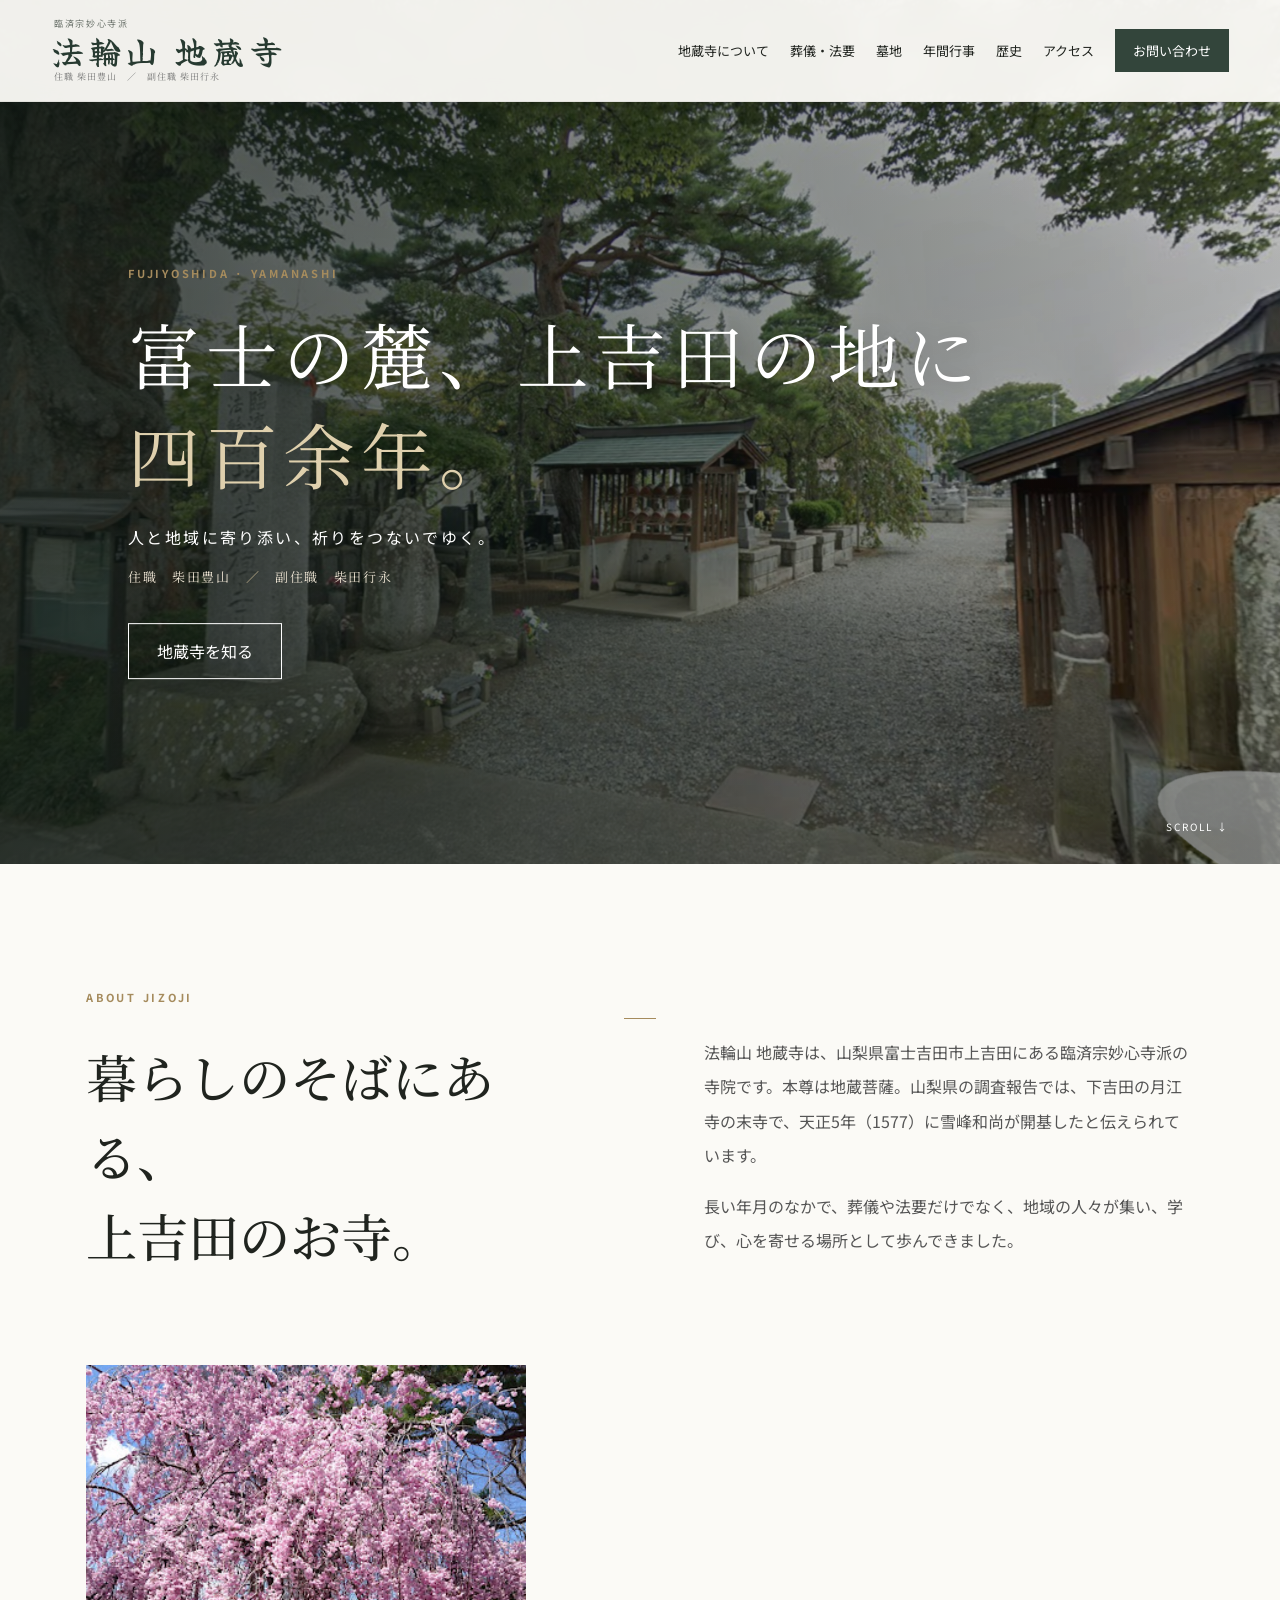
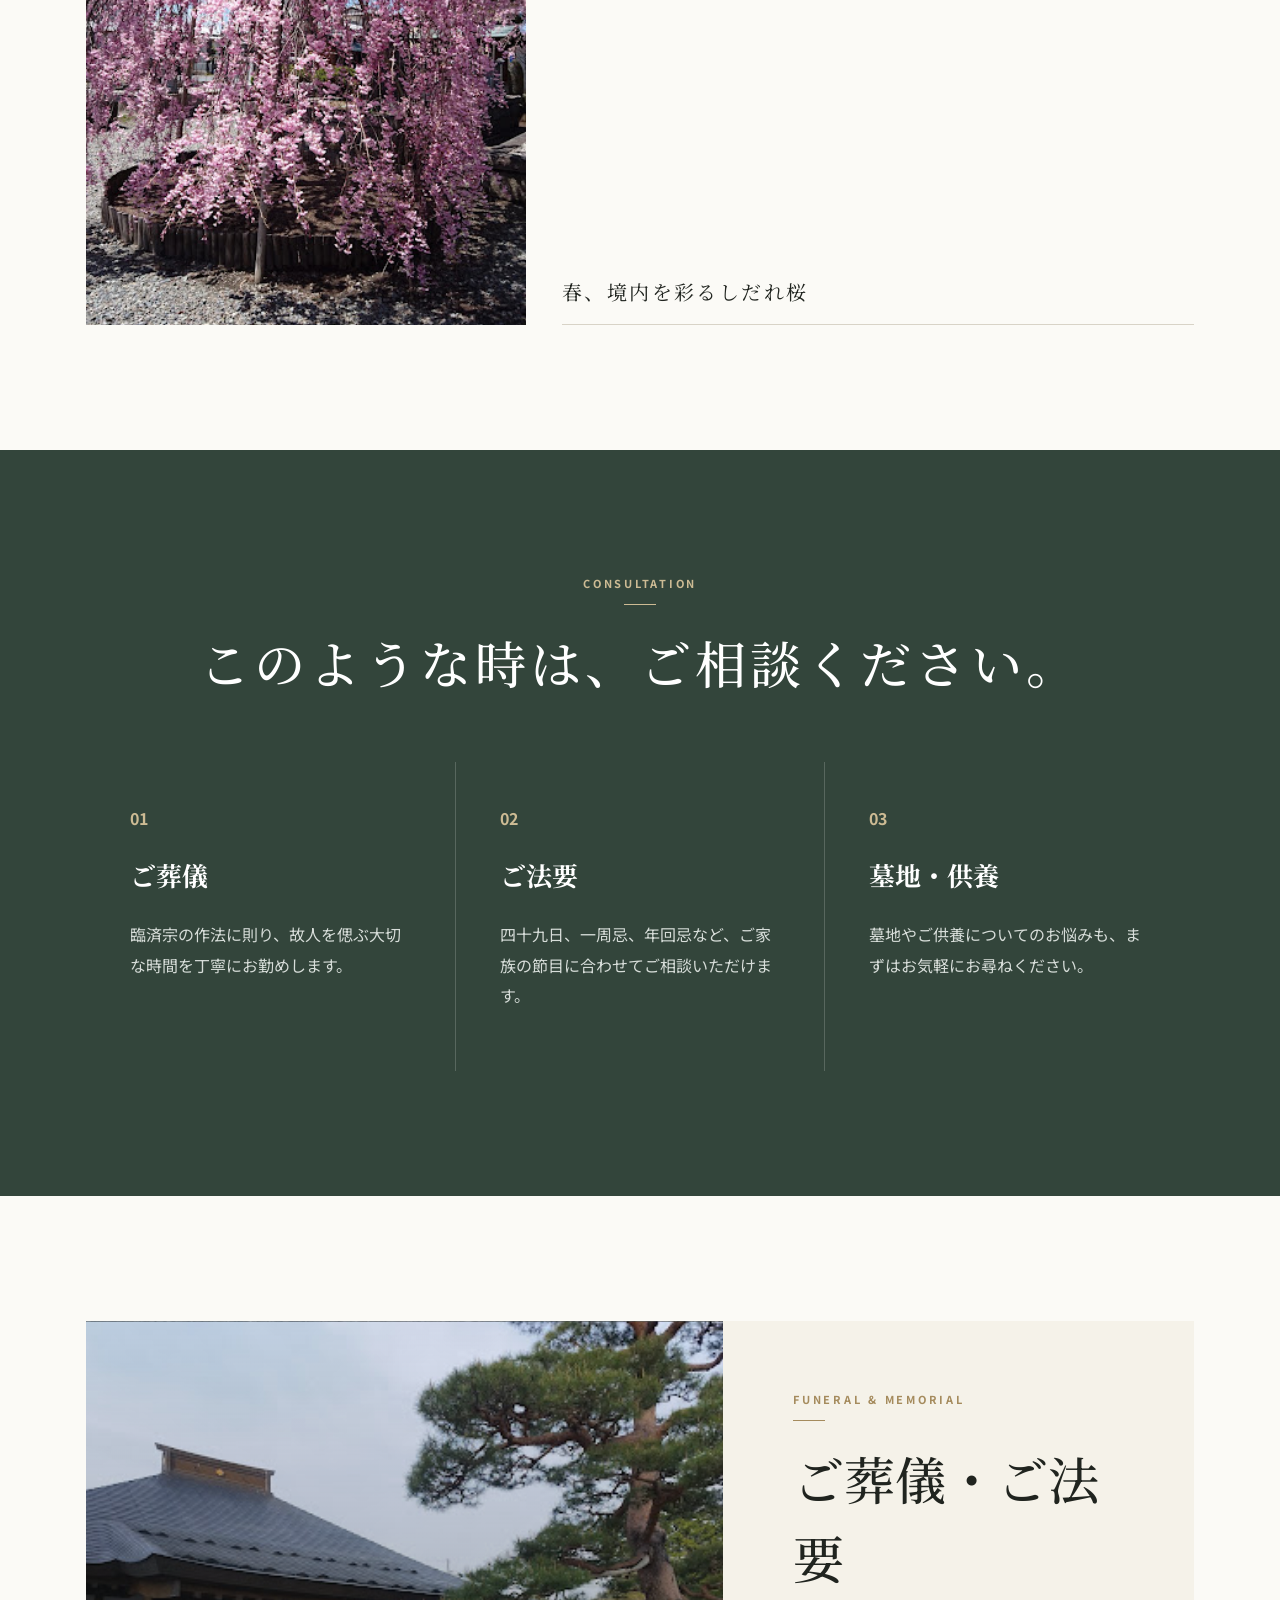
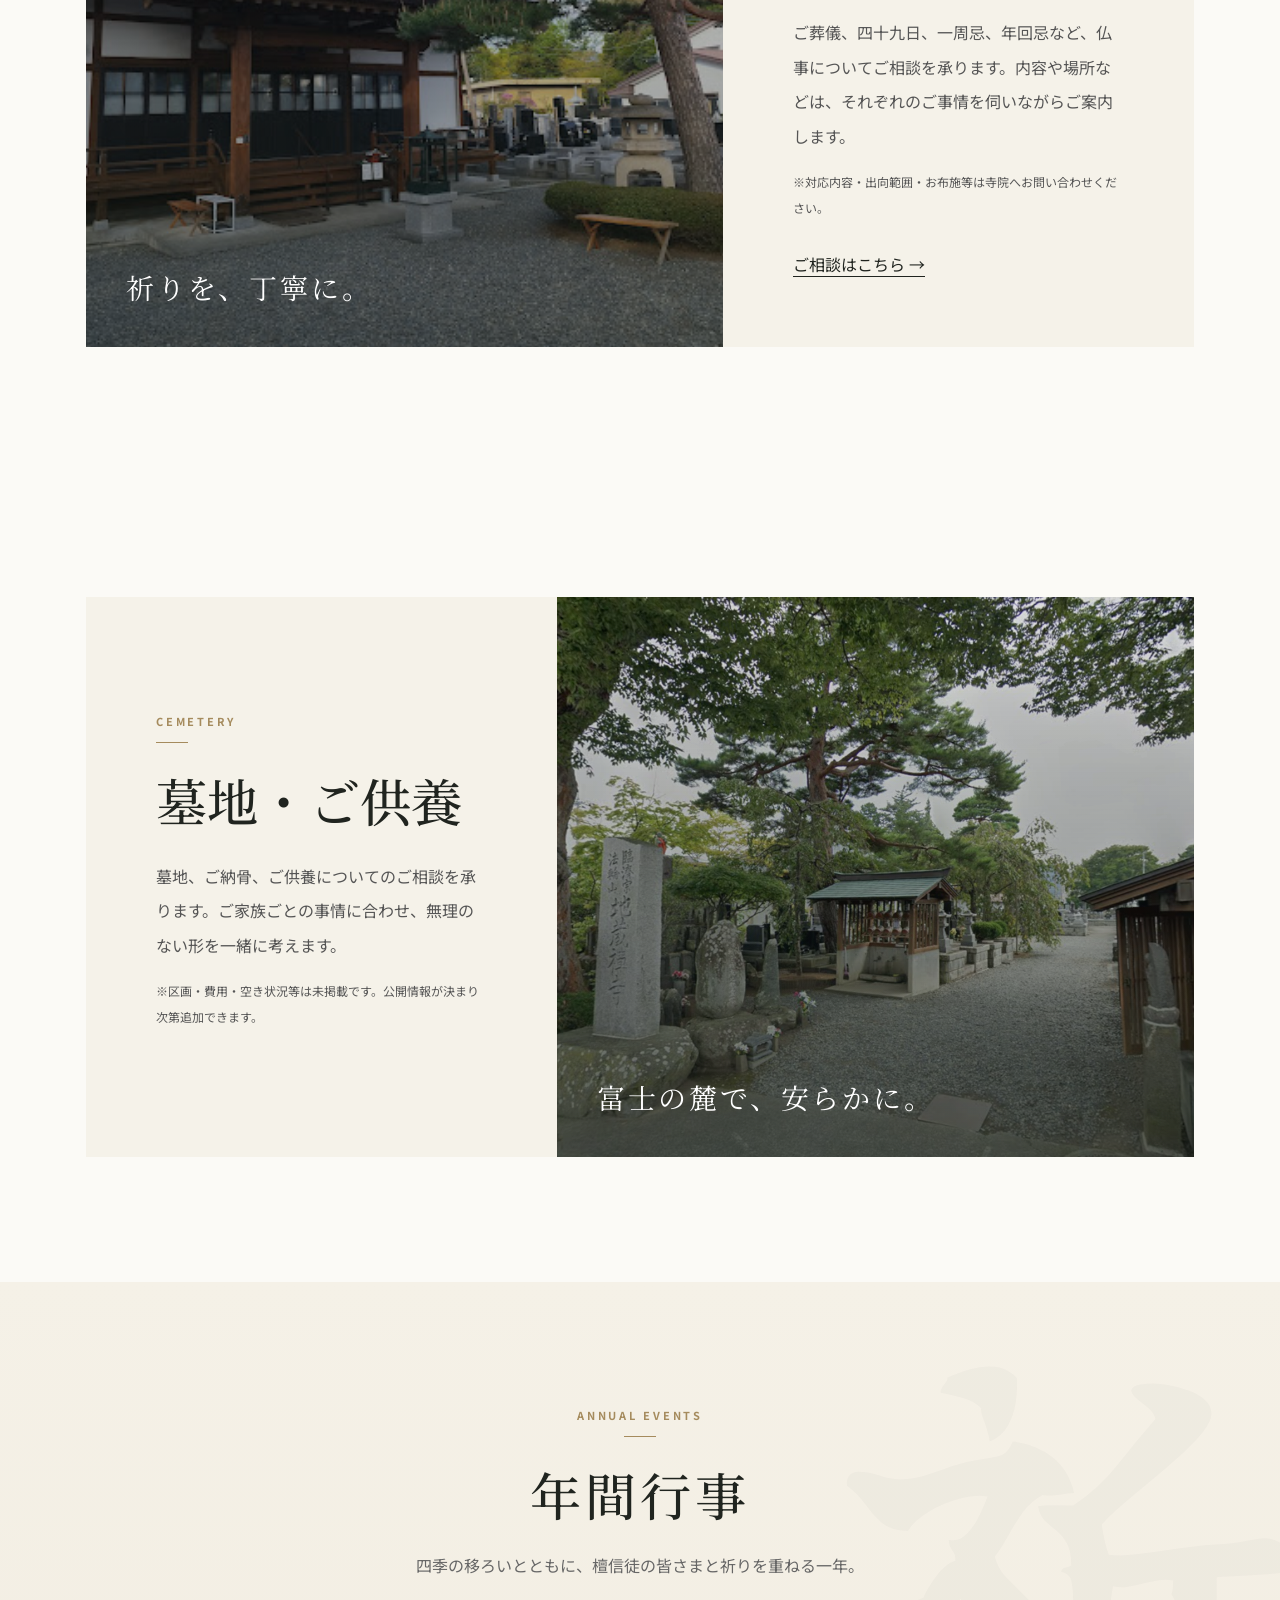
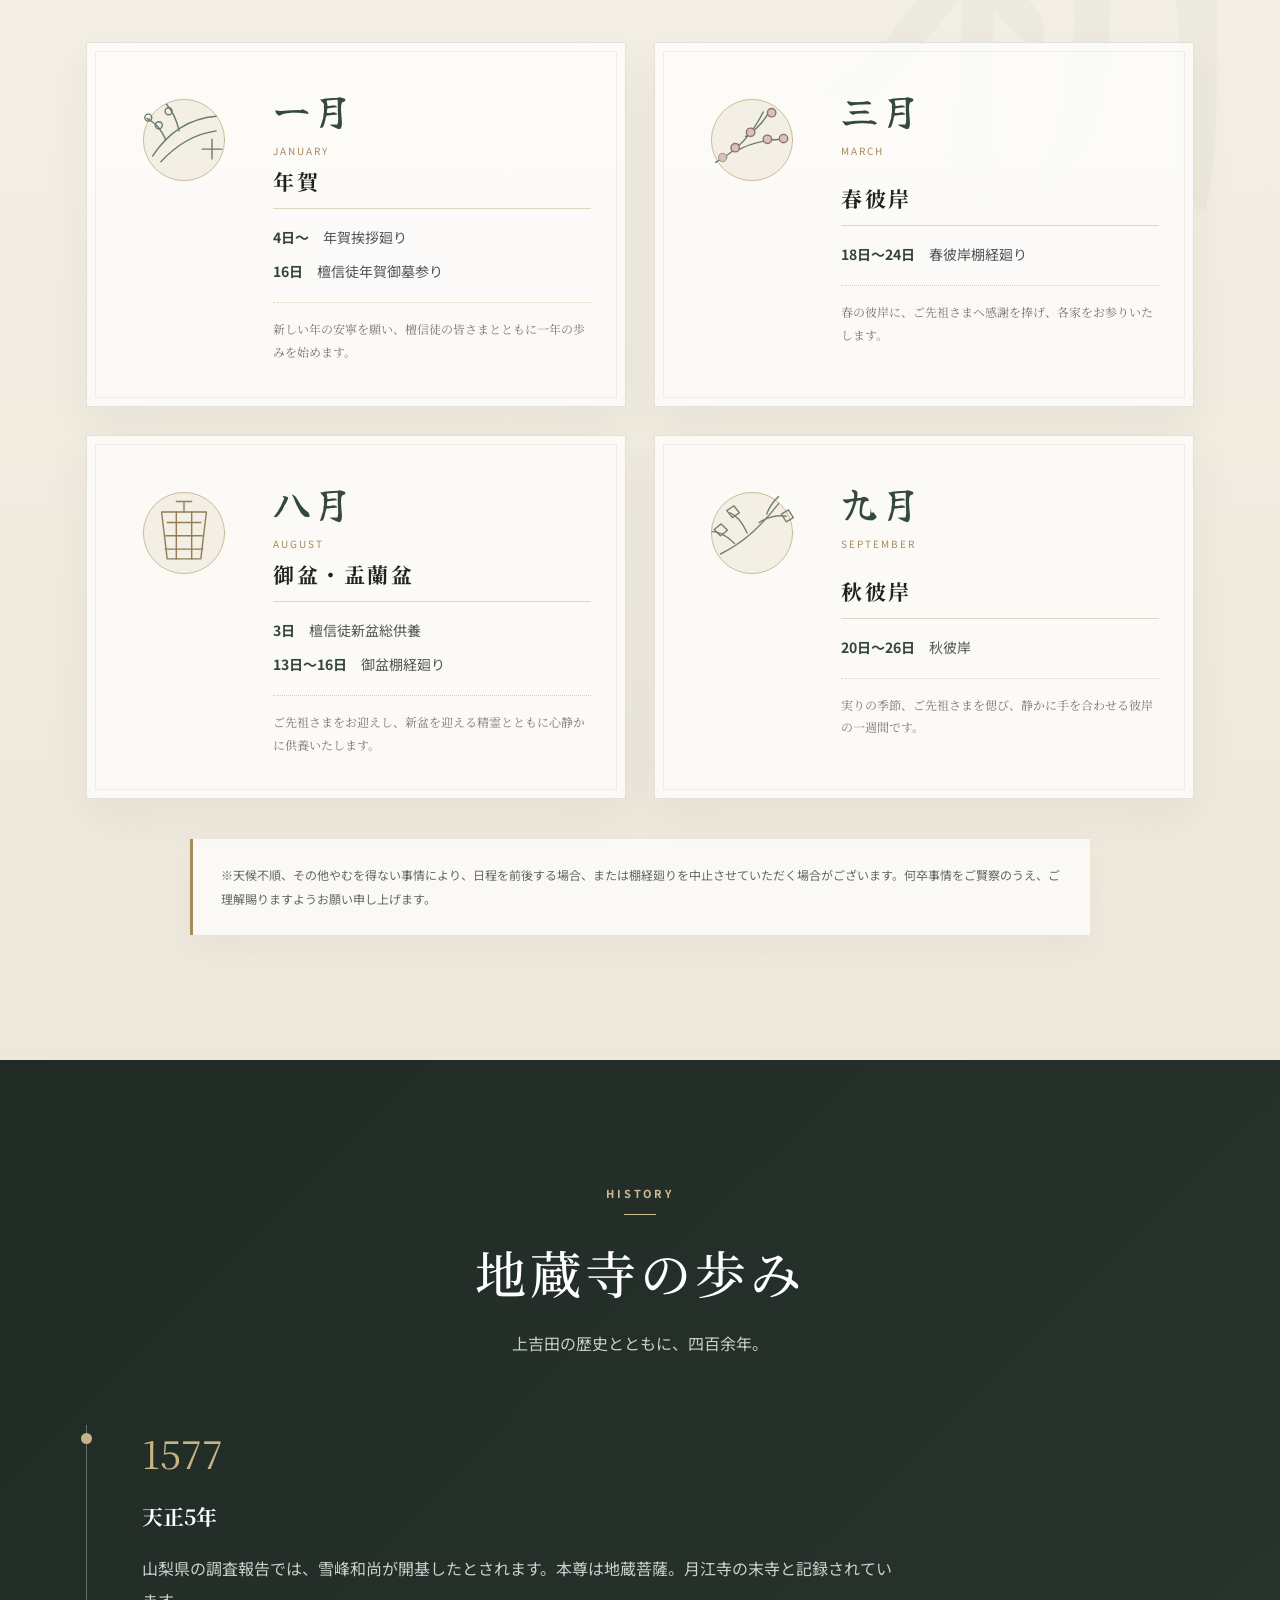
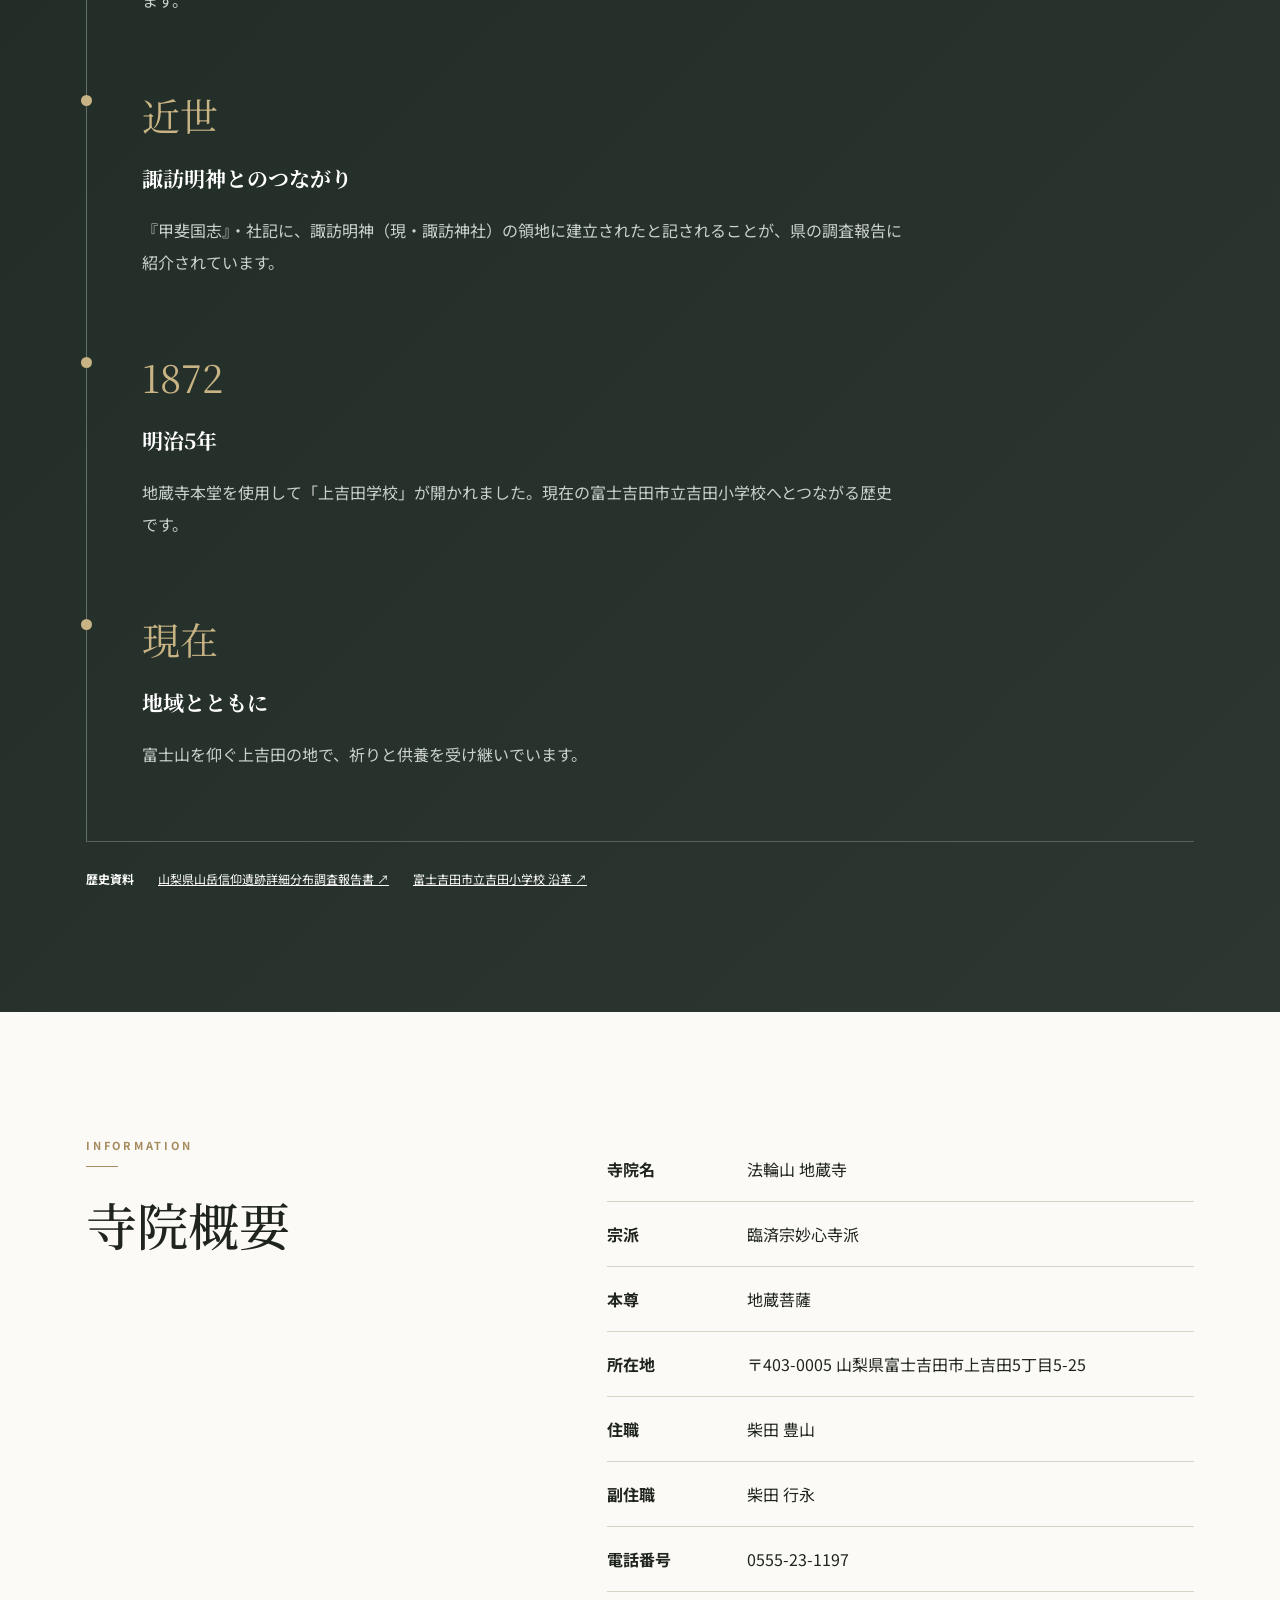
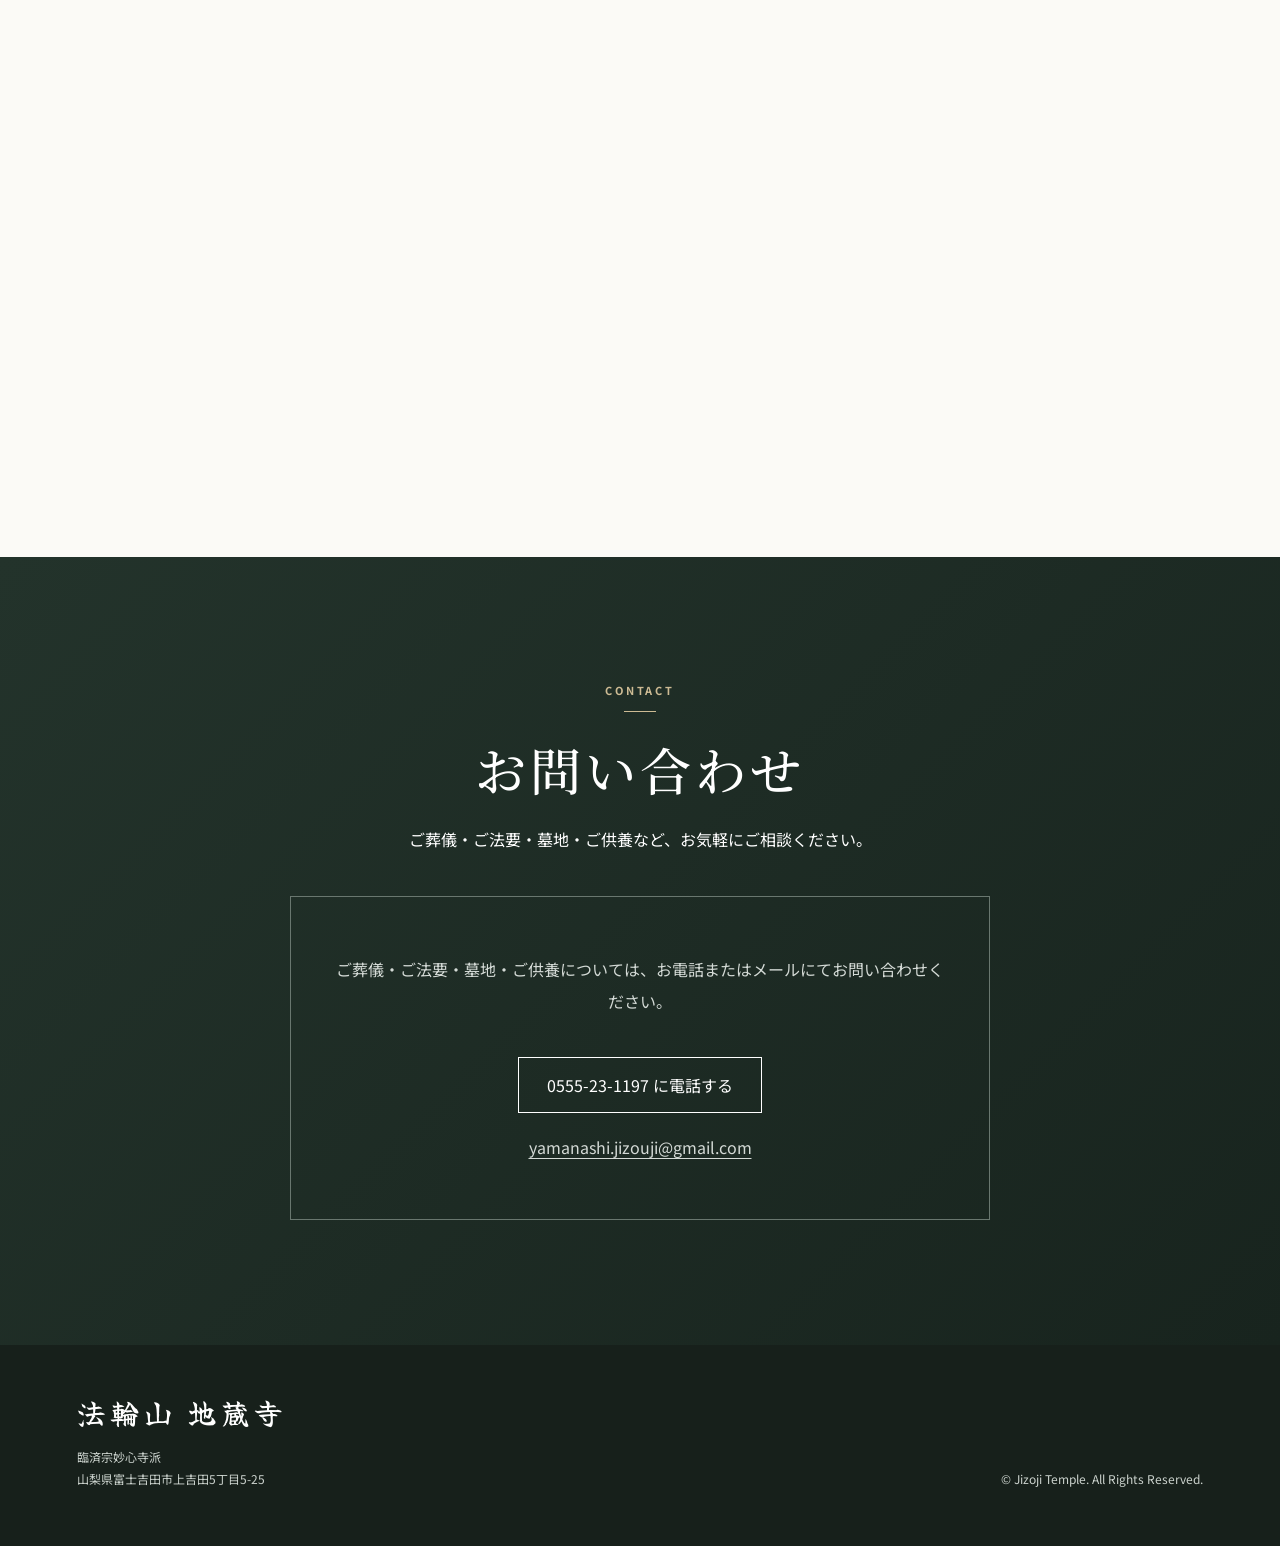
==== index.html @ dfedf76c "Add files via upload" ====
<!doctype html>
<html lang="ja">
<head>
<meta charset="utf-8"><meta name="viewport" content="width=device-width,initial-scale=1">
<title>法輪山 地蔵寺｜山梨県富士吉田市上吉田の臨済宗妙心寺派寺院</title>
<meta name="description" content="山梨県富士吉田市上吉田の臨済宗妙心寺派 法輪山地蔵寺公式サイト。葬儀・法要・墓地・供養のご相談、年間行事、寺院の歴史、アクセスをご案内します。">
<meta name="robots" content="index,follow,max-image-preview:large">
<meta name="theme-color" content="#173b2b">
<meta property="og:type" content="website">
<meta property="og:locale" content="ja_JP">
<meta property="og:site_name" content="法輪山 地蔵寺">
<meta property="og:title" content="法輪山 地蔵寺｜山梨県富士吉田市">
<meta property="og:description" content="富士の麓、上吉田の地に四百余年。臨済宗妙心寺派 法輪山地蔵寺の公式サイトです。">
<meta property="og:image" content="images/entrance.jpg">
<meta name="twitter:card" content="summary_large_image">
<link rel="icon" href="favicon.svg" type="image/svg+xml">
<script type="application/ld+json">
{
  "@context": "https://schema.org",
  "@type": ["BuddhistTemple", "Organization"],
  "name": "法輪山 地蔵寺",
  "alternateName": "地蔵寺",
  "description": "山梨県富士吉田市上吉田の臨済宗妙心寺派寺院。",
  "telephone": "+81-555-23-1197",
  "email": "yamanashi.jizouji@gmail.com",
  "address": {
    "@type": "PostalAddress",
    "postalCode": "403-0005",
    "addressRegion": "山梨県",
    "addressLocality": "富士吉田市",
    "streetAddress": "上吉田5丁目5-25",
    "addressCountry": "JP"
  },
  "image": ["images/entrance.jpg", "images/hondo.jpg", "images/shidare-zakura.jpg"],
  "foundingDate": "1577"
}
</script>
<link rel="preconnect" href="https://fonts.googleapis.com"><link rel="preconnect" href="https://fonts.gstatic.com" crossorigin>
<link href="https://fonts.googleapis.com/css2?family=Noto+Serif+JP:wght@400;600;700&family=Noto+Sans+JP:wght@400;500;700&family=Yuji+Boku&display=swap" rel="stylesheet">
<link rel="stylesheet" href="style.css">
</head>
<body>
<header class="site-header"><a class="brand" href="#top"><span>臨済宗妙心寺派</span><strong>法輪山 地蔵寺</strong><small>住職 柴田豊山　／　副住職 柴田行永</small></a><button class="menu" aria-label="メニュー">☰</button><nav><a href="#about">地蔵寺について</a><a href="#services">葬儀・法要</a><a href="#cemetery">墓地</a><a href="#events">年間行事</a><a href="#history">歴史</a><a href="#access">アクセス</a><a class="nav-cta" href="#contact">お問い合わせ</a></nav></header>
<main id="top">
<section class="hero"><div class="hero-shade"></div><div class="hero-copy"><p class="eyebrow">FUJIYOSHIDA · YAMANASHI</p><h1>富士の麓、上吉田の地に<br><em>四百余年。</em></h1><p>人と地域に寄り添い、祈りをつないでゆく。</p><p class="hero-priests">住職　柴田豊山　<span>／</span>　副住職　柴田行永</p><a class="button light" href="#about">地蔵寺を知る</a></div><div class="scroll">SCROLL ↓</div></section>
<section class="intro section" id="about"><div class="kicker">ABOUT JIZOJI</div><div class="two-col"><div><h2>暮らしのそばにある、<br>上吉田のお寺。</h2></div><div><p>法輪山 地蔵寺は、山梨県富士吉田市上吉田にある臨済宗妙心寺派の寺院です。本尊は地蔵菩薩。山梨県の調査報告では、下吉田の月江寺の末寺で、天正5年（1577）に雪峰和尚が開基したと伝えられています。</p><p>長い年月のなかで、葬儀や法要だけでなく、地域の人々が集い、学び、心を寄せる場所として歩んできました。</p></div></div><figure class="season-photo"><img src="images/shidare-zakura.jpg" alt="地蔵寺境内に咲くしだれ桜"><figcaption>春、境内を彩るしだれ桜</figcaption></figure></section>
<section class="needs"><div class="section"><div class="center"><div class="kicker pale">CONSULTATION</div><h2>このような時は、ご相談ください。</h2></div><div class="cards"><article><b>01</b><h3>ご葬儀</h3><p>臨済宗の作法に則り、故人を偲ぶ大切な時間を丁寧にお勤めします。</p></article><article><b>02</b><h3>ご法要</h3><p>四十九日、一周忌、年回忌など、ご家族の節目に合わせてご相談いただけます。</p></article><article><b>03</b><h3>墓地・供養</h3><p>墓地やご供養についてのお悩みも、まずはお気軽にお尋ねください。</p></article></div></div></section>
<section class="section" id="services"><div class="split-panel"><div class="visual temple"><span>祈りを、丁寧に。</span></div><div class="panel-copy"><div class="kicker">FUNERAL & MEMORIAL</div><h2>ご葬儀・ご法要</h2><p>ご葬儀、四十九日、一周忌、年回忌など、仏事についてご相談を承ります。内容や場所などは、それぞれのご事情を伺いながらご案内します。</p><p class="note">※対応内容・出向範囲・お布施等は寺院へお問い合わせください。</p><a class="text-link" href="#contact">ご相談はこちら →</a></div></div></section>
<section class="section" id="cemetery"><div class="split-panel reverse"><div class="visual stone"><span>富士の麓で、安らかに。</span></div><div class="panel-copy"><div class="kicker">CEMETERY</div><h2>墓地・ご供養</h2><p>墓地、ご納骨、ご供養についてのご相談を承ります。ご家族ごとの事情に合わせ、無理のない形を一緒に考えます。</p><p class="note">※区画・費用・空き状況等は未掲載です。公開情報が決まり次第追加できます。</p></div></div></section>
<section class="events" id="events"><div class="section"><div class="center"><div class="kicker">ANNUAL EVENTS</div><h2>年間行事</h2><p class="lead">四季の移ろいとともに、檀信徒の皆さまと祈りを重ねる一年。</p></div>
<div class="event-grid elegant">
<article><div class="event-illust newyear" aria-hidden="true"><svg viewBox="0 0 180 140"><circle cx="90" cy="70" r="58"/><path d="M45 93c23-35 55-54 91-57M57 101c25-27 50-40 79-44"/><path d="M64 70c-8-18-16-25-27-31M83 57c-4-18-10-29-18-38"/><circle cx="39" cy="38" r="5"/><circle cx="54" cy="49" r="5"/><circle cx="68" cy="29" r="5"/><path d="M116 83h28M130 69v28"/></svg></div><div class="event-month"><span>一月</span><small>JANUARY</small></div><div class="event-copy"><h3>年賀</h3><p><strong>4日〜</strong>　年賀挨拶廻り</p><p><strong>16日</strong>　檀信徒年賀御墓参り</p><p class="event-caption">新しい年の安寧を願い、檀信徒の皆さまとともに一年の歩みを始めます。</p></div></article>
<article><div class="event-illust spring" aria-hidden="true"><svg viewBox="0 0 180 140"><circle cx="90" cy="70" r="58"/><path d="M38 102c31-17 52-39 68-72M67 86c17-10 36-16 65-17M81 65c17-11 27-22 34-37"/><g><circle cx="48" cy="95" r="6"/><circle cx="66" cy="81" r="6"/><circle cx="88" cy="59" r="6"/><circle cx="112" cy="69" r="6"/><circle cx="118" cy="31" r="6"/><circle cx="135" cy="68" r="6"/></g></svg></div><div class="event-month"><span>三月</span><small>MARCH</small></div><div class="event-copy"><h3>春彼岸</h3><p><strong>18日〜24日</strong>　春彼岸棚経廻り</p><p class="event-caption">春の彼岸に、ご先祖さまへ感謝を捧げ、各家をお参りいたします。</p></div></article>
<article><div class="event-illust obon" aria-hidden="true"><svg viewBox="0 0 180 140"><circle cx="90" cy="70" r="58"/><path d="M58 40h64l-8 67H66z"/><path d="M66 55h48M64 74h52M63 93h54M79 40v67M101 40v67"/><path d="M90 25v15M79 25h22"/></svg></div><div class="event-month"><span>八月</span><small>AUGUST</small></div><div class="event-copy"><h3>御盆・盂蘭盆</h3><p><strong>3日</strong>　檀信徒新盆総供養</p><p><strong>13日〜16日</strong>　御盆棚経廻り</p><p class="event-caption">ご先祖さまをお迎えし、新盆を迎える精霊とともに心静かに供養いたします。</p></div></article>
<article><div class="event-illust autumn" aria-hidden="true"><svg viewBox="0 0 180 140"><circle cx="90" cy="70" r="58"/><path d="M45 100c34-17 57-39 83-72"/><path d="M65 85c-13-13-23-17-32-17M83 70c-8-17-14-24-25-29M100 55c13-8 25-11 39-9M111 43c4-11 9-18 17-25"/><path d="M36 65l10-8 9 9-10 8zM54 38l10-7 8 10-10 7zM132 43l10-6 7 11-10 6z"/></svg></div><div class="event-month"><span>九月</span><small>SEPTEMBER</small></div><div class="event-copy"><h3>秋彼岸</h3><p><strong>20日〜26日</strong>　秋彼岸</p><p class="event-caption">実りの季節、ご先祖さまを偲び、静かに手を合わせる彼岸の一週間です。</p></div></article>
</div><p class="event-note">※天候不順、その他やむを得ない事情により、日程を前後する場合、または棚経廻りを中止させていただく場合がございます。何卒事情をご賢察のうえ、ご理解賜りますようお願い申し上げます。</p></div></section>
<section class="history" id="history"><div class="section"><div class="center"><div class="kicker pale">HISTORY</div><h2>地蔵寺の歩み</h2><p class="lead">上吉田の歴史とともに、四百余年。</p></div><div class="timeline"><div><time>1577</time><h3>天正5年</h3><p>山梨県の調査報告では、雪峰和尚が開基したとされます。本尊は地蔵菩薩。月江寺の末寺と記録されています。</p></div><div><time>近世</time><h3>諏訪明神とのつながり</h3><p>『甲斐国志』・社記に、諏訪明神（現・諏訪神社）の領地に建立されたと記されることが、県の調査報告に紹介されています。</p></div><div><time>1872</time><h3>明治5年</h3><p>地蔵寺本堂を使用して「上吉田学校」が開かれました。現在の富士吉田市立吉田小学校へとつながる歴史です。</p></div><div><time>現在</time><h3>地域とともに</h3><p>富士山を仰ぐ上吉田の地で、祈りと供養を受け継いでいます。</p></div></div><div class="sources"><strong>歴史資料</strong><a href="https://sitereports.nabunken.go.jp/files/attach/8/8891/6743_1_%E5%B1%B1%E6%A2%A8%E7%9C%8C%E5%B1%B1%E5%B2%B3%E4%BF%A1%E4%BB%B0%E9%81%BA%E8%B7%A1%E8%A9%B3%E7%B4%B0%E5%88%86%E5%B8%83%E8%AA%BF%E6%9F%BB%E5%A0%B1%E5%91%8A%E6%9B%B8.pdf" target="_blank">山梨県山岳信仰遺跡詳細分布調査報告書 ↗</a><a href="https://www.city.fujiyoshida.yamanashi.jp/site/kyoiku/1126.html" target="_blank">富士吉田市立吉田小学校 沿革 ↗</a></div></div></section>
<section class="section info" id="access"><div><div class="kicker">INFORMATION</div><h2>寺院概要</h2></div><dl><dt>寺院名</dt><dd>法輪山 地蔵寺</dd><dt>宗派</dt><dd>臨済宗妙心寺派</dd><dt>本尊</dt><dd>地蔵菩薩</dd><dt>所在地</dt><dd>〒403-0005 山梨県富士吉田市上吉田5丁目5-25</dd><dt>住職</dt><dd>柴田 豊山</dd><dt>副住職</dt><dd>柴田 行永</dd><dt>電話番号</dt><dd><a href="tel:0555231197">0555-23-1197</a></dd></dl></section>
<section class="map"><iframe title="地蔵寺 地図" src="https://www.google.com/maps?q=%E5%B1%B1%E6%A2%A8%E7%9C%8C%E5%AF%8C%E5%A3%AB%E5%90%89%E7%94%B0%E5%B8%82%E4%B8%8A%E5%90%89%E7%94%B05%E4%B8%81%E7%9B%AE5-25&output=embed" loading="lazy"></iframe></section>
<section class="contact" id="contact"><div class="section"><div class="center"><div class="kicker pale">CONTACT</div><h2>お問い合わせ</h2><p>ご葬儀・ご法要・墓地・ご供養など、お気軽にご相談ください。</p></div><div class="contact-box"><p>ご葬儀・ご法要・墓地・ご供養については、お電話またはメールにてお問い合わせください。</p><a class="button light" href="tel:0555231197">0555-23-1197 に電話する</a><p style="margin-top:18px"><a href="mailto:yamanashi.jizouji@gmail.com" style="color:inherit;text-decoration:underline;text-underline-offset:4px">yamanashi.jizouji@gmail.com</a></p></div></div></section>
</main>
<footer><div><strong>法輪山 地蔵寺</strong><p>臨済宗妙心寺派<br>山梨県富士吉田市上吉田5丁目5-25</p></div><p>© Jizoji Temple. All Rights Reserved.</p></footer>
<div class="mobile-actions" aria-label="お問い合わせ"><a class="mobile-call" href="tel:0555231197"><span>電話</span><strong>0555-23-1197</strong></a><a class="mobile-mail" href="mailto:yamanashi.jizouji@gmail.com"><span>メール</span><strong>お問い合わせ</strong></a></div>
<script src="script.js"></script>
</body></html>
---- style.css ----
:root{--ink:#20241f;--green:#33453b;--deep:#26352e;--paper:#f5f2e9;--gold:#a58b5d;--line:#d8d3c7}*{box-sizing:border-box}html{scroll-behavior:smooth}body{margin:0;color:var(--ink);font-family:'Noto Sans JP',sans-serif;background:#fbfaf6}h1,h2,h3,.brand strong{font-family:'Noto Serif JP',serif}a{color:inherit;text-decoration:none}.site-header{height:86px;padding:0 4vw;display:flex;align-items:center;justify-content:space-between;position:fixed;z-index:20;width:100%;background:rgba(250,249,245,.94);backdrop-filter:blur(12px);border-bottom:1px solid rgba(0,0,0,.06)}.brand span{font-size:10px;letter-spacing:.18em;display:block}.brand strong{font-size:22px;letter-spacing:.15em}.site-header nav{display:flex;align-items:center;gap:26px;font-size:13px}.nav-cta{padding:12px 18px;background:var(--green);color:white}.menu{display:none;border:0;background:none;font-size:24px}.hero{height:92vh;min-height:650px;position:relative;background:linear-gradient(135deg,#445a4d 0%,#27372f 58%,#17221d 100%);overflow:hidden}.hero:before{content:'富士';position:absolute;right:-2vw;bottom:-12vh;color:rgba(255,255,255,.035);font-family:'Noto Serif JP';font-size:48vw;line-height:1}.hero-shade{position:absolute;inset:0;background:radial-gradient(circle at 70% 35%,rgba(255,255,255,.12),transparent 28%)}.hero-copy{position:absolute;left:10vw;top:52%;transform:translateY(-50%);color:white}.eyebrow,.kicker{letter-spacing:.25em;font-size:11px;font-weight:700;color:var(--gold)}.hero h1{font-weight:400;font-size:clamp(42px,5.6vw,80px);line-height:1.4;letter-spacing:.08em;margin:22px 0}.hero h1 em{font-style:normal;color:#dfd0ad}.hero-copy>p:not(.eyebrow){letter-spacing:.15em}.button{display:inline-block;padding:15px 28px;border:1px solid currentColor;margin-top:24px}.button.light{color:white}.scroll{position:absolute;bottom:30px;right:4vw;color:#fff;font-size:10px;letter-spacing:.2em}.section{max-width:1180px;margin:auto;padding:110px 36px}.two-col{display:grid;grid-template-columns:1fr 1fr;gap:10vw}.two-col h2,.panel-copy h2,.info h2,.center h2{font-size:clamp(30px,4vw,52px);font-weight:500;line-height:1.55;margin:18px 0}.two-col p,.panel-copy p{line-height:2.15;color:#555}.needs{background:var(--green);color:white}.center{text-align:center}.kicker.pale{color:#cdbb94}.cards{display:grid;grid-template-columns:repeat(3,1fr);gap:1px;background:rgba(255,255,255,.18);margin-top:60px}.cards article{background:var(--green);padding:44px}.cards b{color:#cdbb94}.cards h3{font-size:26px}.cards p{color:#d7ddd9;line-height:1.9}.split-panel{display:grid;grid-template-columns:1.15fr .85fr;min-height:560px;background:var(--paper)}.split-panel.reverse{grid-template-columns:.85fr 1.15fr}.split-panel.reverse .visual{order:2}.visual{display:flex;align-items:end;padding:40px;color:white;font-family:'Noto Serif JP';font-size:28px;letter-spacing:.1em;background:linear-gradient(150deg,#607266,#293b32)}.visual.stone{background:linear-gradient(150deg,#78766c,#3d433e)}.panel-copy{padding:70px;align-self:center}.note{font-size:12px}.text-link{display:inline-block;margin-top:20px;border-bottom:1px solid}.history{background:#252d28;color:white}.history .lead{color:#c8d0ca}.timeline{margin-top:70px;border-left:1px solid #637068}.timeline>div{position:relative;padding:0 0 55px 55px;max-width:820px}.timeline>div:before{content:'';position:absolute;left:-6px;top:8px;width:11px;height:11px;background:#c8b384;border-radius:50%}.timeline time{font-family:'Noto Serif JP';font-size:38px;color:#c8b384}.timeline h3{font-size:21px}.timeline p{line-height:2;color:#cbd1cd}.sources{border-top:1px solid #56625b;padding-top:28px;display:flex;gap:24px;flex-wrap:wrap;font-size:12px}.sources a{text-decoration:underline}.info{display:grid;grid-template-columns:1fr 1.4fr;gap:8vw}.info dl{margin:0}.info dt,.info dd{padding:20px 0;border-bottom:1px solid var(--line);margin:0}.info dt{float:left;width:120px;font-weight:700}.info dd{padding-left:140px}.map iframe{width:100%;height:440px;border:0;display:block;filter:grayscale(.4)}.contact{background:var(--deep);color:white}.contact-box{max-width:700px;margin:45px auto 0;text-align:center;padding:40px;border:1px solid #69776f}.contact-box p{line-height:2;color:#d4dad6}footer{padding:45px 6vw;background:#17201b;color:#cbd2cd;display:flex;justify-content:space-between;align-items:end;font-size:12px}footer strong{font-family:'Noto Serif JP';font-size:22px;color:white}footer p{line-height:1.8}@media(max-width:850px){.site-header{height:72px}.site-header nav{display:none;position:absolute;top:72px;left:0;right:0;background:#fbfaf6;padding:24px;flex-direction:column}.site-header nav.open{display:flex}.menu{display:block}.hero{min-height:600px}.hero-copy{left:7vw;right:7vw}.two-col,.split-panel,.split-panel.reverse,.info{grid-template-columns:1fr}.cards{grid-template-columns:1fr}.section{padding:78px 24px}.panel-copy{padding:45px 28px}.visual{min-height:330px}.split-panel.reverse .visual{order:0}.info dt{float:none;width:auto;padding-bottom:4px;border:0}.info dd{padding-left:0;padding-top:4px}footer{display:block}.sources{display:block}.sources a{display:block;margin-top:12px}}
/* 地蔵寺実景写真 */
.hero{background-image:linear-gradient(90deg,rgba(20,31,25,.76) 0%,rgba(20,31,25,.46) 45%,rgba(20,31,25,.12) 100%),url('images/entrance.png');background-size:cover;background-position:center 48%}
.hero:before{display:none}.hero-shade{background:linear-gradient(180deg,rgba(0,0,0,.06),rgba(0,0,0,.18))}
.visual.temple{background-image:linear-gradient(0deg,rgba(18,28,23,.52),rgba(18,28,23,.05)),url('images/hondo.jpg');background-size:cover;background-position:center}
.visual.stone{background-image:linear-gradient(0deg,rgba(18,28,23,.55),rgba(18,28,23,.08)),url('images/entrance.png');background-size:cover;background-position:center}
.season-photo{margin:72px 0 0;display:grid;grid-template-columns:minmax(260px,440px) 1fr;gap:36px;align-items:end}.season-photo img{width:100%;height:560px;object-fit:cover;display:block}.season-photo figcaption{font-family:'Noto Serif JP',serif;font-size:20px;letter-spacing:.12em;padding-bottom:18px;border-bottom:1px solid var(--line)}
@media(max-width:850px){.hero{background-position:58% center}.season-photo{grid-template-columns:1fr;gap:14px;margin-top:48px}.season-photo img{height:520px}.season-photo figcaption{font-size:15px}}

/* 年間行事 */
.events{background:#f1ede3}.events .lead{color:#666}.event-grid{margin-top:58px;border-top:1px solid var(--line)}.event-grid article{display:grid;grid-template-columns:210px 1fr;gap:48px;padding:38px 0;border-bottom:1px solid var(--line);align-items:start}.event-month span{font-family:'Noto Serif JP',serif;font-size:34px;letter-spacing:.12em}.event-month small{display:block;margin-top:6px;color:var(--gold);font-size:10px;letter-spacing:.2em}.event-grid h3{font-size:24px;margin:0 0 15px}.event-grid p{margin:8px 0;line-height:1.9;color:#555}.event-grid strong{color:var(--green)}.event-note{max-width:900px;margin:34px auto 0;padding:24px 28px;background:#fff;border-left:3px solid var(--gold);font-size:12px;line-height:2;color:#666}@media(max-width:850px){.event-grid article{grid-template-columns:1fr;gap:16px;padding:30px 0}.event-month span{font-size:29px}}

/* Ver.5 高級感・寺院公式サイト調整 */
.site-header{height:102px;background:rgba(250,249,245,.96);box-shadow:0 8px 30px rgba(28,36,31,.05)}
.brand{min-width:285px;line-height:1.15}.brand span{font-size:9px;color:#6f766f;margin:0 0 2px 3px}.brand strong{display:block;font-family:'Yuji Boku','Noto Serif JP',serif;font-size:34px;font-weight:400;letter-spacing:.09em;color:#273a31}.brand small{display:block;font-family:'Noto Serif JP',serif;font-size:9px;letter-spacing:.11em;color:#777;margin:2px 0 0 3px}.site-header nav{gap:21px}.hero{height:96vh}.hero-copy{top:54%}.hero-priests{font-family:'Noto Serif JP',serif!important;font-size:13px!important;letter-spacing:.13em!important;color:#eee5d4;margin-top:18px}.hero-priests span{color:#cdbb94}.hero h1{text-shadow:0 2px 20px rgba(0,0,0,.18)}
.section{padding-top:125px;padding-bottom:125px}.kicker:after{content:'';display:block;width:32px;height:1px;background:currentColor;margin:13px auto 0}.two-col .kicker:after,.panel-copy .kicker:after,.info .kicker:after{margin-left:0}.center h2{letter-spacing:.08em}.events{position:relative;overflow:hidden;background:linear-gradient(180deg,#f5f1e7,#eee8db)}.events:before{content:'祈';position:absolute;right:-.05em;top:.05em;font-family:'Yuji Boku',serif;font-size:38vw;line-height:1;color:rgba(77,91,80,.035);pointer-events:none}.event-grid.elegant{position:relative;z-index:1;border-top:0;display:grid;grid-template-columns:repeat(2,1fr);gap:28px;margin-top:65px}.event-grid.elegant article{position:relative;display:grid;grid-template-columns:126px 1fr;gap:8px 26px;padding:34px;background:rgba(255,255,255,.76);border:1px solid rgba(133,119,88,.2);box-shadow:0 16px 42px rgba(52,57,51,.055);overflow:hidden;min-height:310px}.event-grid.elegant article:after{content:'';position:absolute;inset:8px;border:1px solid rgba(165,139,93,.13);pointer-events:none}.event-illust{grid-row:1 / span 2;width:126px;height:126px;align-self:start}.event-illust svg{width:100%;height:100%;fill:none;stroke:#697b70;stroke-width:2;stroke-linecap:round;stroke-linejoin:round}.event-illust svg circle:first-child{fill:#f3efe4;stroke:#b5a477;stroke-width:1}.event-illust.spring svg g circle{fill:#d7c3b8;stroke:#8f746b}.event-illust.obon svg path{stroke:#927d56}.event-illust.autumn svg path{stroke:#77826d}.event-month{padding-top:6px}.event-month span{font-family:'Yuji Boku','Noto Serif JP',serif;font-size:37px;color:#34483e}.event-copy{grid-column:2}.event-grid.elegant h3{font-family:'Noto Serif JP',serif;font-size:21px;letter-spacing:.12em;padding-bottom:12px;border-bottom:1px solid #ddd4c2}.event-grid.elegant p{font-size:14px}.event-caption{margin-top:17px!important;padding-top:15px;border-top:1px dotted #d4ccbd;font-family:'Noto Serif JP',serif;font-size:12px!important;color:#7b776e!important}.event-note{margin-top:40px;background:rgba(255,255,255,.75);box-shadow:0 10px 30px rgba(52,57,51,.04)}
.history{background:linear-gradient(135deg,#202b25,#2b3730)}.contact{background:linear-gradient(135deg,#23332b,#18241e)}footer strong{font-family:'Yuji Boku','Noto Serif JP',serif;font-size:30px;font-weight:400;letter-spacing:.1em}
@media(max-width:1050px){.site-header nav{gap:13px;font-size:11px}.brand strong{font-size:30px}.event-grid.elegant{grid-template-columns:1fr}}
@media(max-width:850px){.site-header{height:82px}.brand{min-width:0}.brand strong{font-size:27px}.brand small{font-size:7.5px}.site-header nav{top:82px}.hero{min-height:650px}.hero-priests{font-size:11px!important}.event-grid.elegant{gap:18px}.event-grid.elegant article{grid-template-columns:92px 1fr;padding:25px 22px;min-height:0}.event-illust{width:92px;height:92px}.event-month span{font-size:31px}.event-copy{grid-column:1 / -1}.event-grid.elegant h3{margin-top:10px}.section{padding-top:90px;padding-bottom:90px}}
/* Ver.7 スマートフォン最適化 */
.mobile-actions{display:none}
@media(max-width:850px){
 html{scroll-padding-top:82px}
 body{padding-bottom:72px}
 .site-header{padding:0 18px}
 .brand span{font-size:8px;letter-spacing:.14em}
 .brand strong{font-size:30px;line-height:1.08;letter-spacing:.055em}
 .brand small{font-size:7px;letter-spacing:.07em;white-space:nowrap;margin-top:3px}
 .menu{width:42px;height:42px;border:1px solid rgba(51,69,59,.18);font-size:0;position:relative;color:var(--green)}
 .menu:before,.menu:after{content:'';position:absolute;left:11px;right:11px;height:1px;background:currentColor;transition:.25s}.menu:before{top:15px;box-shadow:0 6px 0 currentColor}.menu:after{top:27px}
 .site-header nav{top:82px;padding:30px 24px 34px;gap:0;border-top:1px solid var(--line);box-shadow:0 20px 35px rgba(0,0,0,.08)}
 .site-header nav a{width:100%;padding:14px 5px;border-bottom:1px solid #e6e1d6;font-family:'Noto Serif JP',serif;font-size:14px;letter-spacing:.08em}
 .site-header nav .nav-cta{margin-top:16px;text-align:center;border:0;padding:14px;color:#fff}
 .hero{height:calc(100svh - 10px);min-height:640px;background-position:61% center}
 .hero:after{content:'';position:absolute;inset:0;background:linear-gradient(90deg,rgba(15,25,20,.69) 0%,rgba(15,25,20,.38) 65%,rgba(15,25,20,.08) 100%)}
 .hero-shade,.hero-copy,.scroll{z-index:1}
 .hero-copy{left:24px;right:24px;top:51%;transform:translateY(-50%)}
 .eyebrow{font-size:9px;letter-spacing:.2em}
 .hero h1{font-size:clamp(36px,10.8vw,49px);line-height:1.48;letter-spacing:.045em;margin:18px 0 14px}
 .hero-copy>p:not(.eyebrow):not(.hero-priests){font-size:13px;line-height:1.9;letter-spacing:.08em}
 .hero-priests{font-size:10px!important;letter-spacing:.07em!important;line-height:1.8;margin-top:14px}
 .hero .button{margin-top:18px;padding:12px 20px;font-size:12px}
 .scroll{display:none}
 .section{padding:76px 20px}
 .two-col h2,.panel-copy h2,.info h2,.center h2{font-size:30px;line-height:1.55}
 .two-col{gap:18px}.two-col p,.panel-copy p{font-size:14px;line-height:2}
 .season-photo img{height:58vh;min-height:400px;max-height:540px;border-radius:2px}
 .cards{margin-top:38px}.cards article{padding:30px 26px}.cards h3{font-size:22px}
 .visual{min-height:280px;padding:26px;font-size:22px}
 .panel-copy{padding:38px 24px}
 .event-grid.elegant{margin-top:42px}
 .event-grid.elegant article{display:grid;grid-template-columns:78px 1fr;gap:4px 18px;padding:23px 19px 26px}
 .event-illust{width:78px;height:78px}
 .event-month{align-self:center}.event-month span{font-size:30px}.event-month small{font-size:8px}
 .event-copy{grid-column:1/-1;padding-top:12px}.event-grid.elegant h3{font-size:20px}.event-grid.elegant p{font-size:13px;line-height:1.85}
 .event-note{padding:20px;margin-top:28px}
 .timeline{margin-top:45px}.timeline>div{padding:0 0 42px 32px}.timeline time{font-size:31px}.timeline p{font-size:13px}
 .info{gap:28px}.info dt,.info dd{font-size:14px}.map iframe{height:340px}
 .contact-box{padding:30px 20px;margin-top:30px}.contact-box .button{width:100%;padding:14px 10px}
 footer{padding:40px 22px 100px}footer strong{font-size:27px}
 .mobile-actions{position:fixed;z-index:50;display:grid;grid-template-columns:1.18fr .82fr;left:0;right:0;bottom:0;height:66px;background:#fff;box-shadow:0 -7px 25px rgba(19,30,24,.14);padding-bottom:env(safe-area-inset-bottom)}
 .mobile-actions a{display:flex;flex-direction:column;justify-content:center;align-items:center;line-height:1.2}
 .mobile-actions span{font-size:9px;letter-spacing:.15em;margin-bottom:4px}.mobile-actions strong{font-family:'Noto Serif JP',serif;font-size:14px;letter-spacing:.04em}
 .mobile-call{background:#31483c;color:#fff}.mobile-mail{background:#a58b5d;color:#fff}
}
@media(max-width:390px){.brand strong{font-size:27px}.brand small{font-size:6.5px}.hero h1{font-size:35px}.mobile-actions strong{font-size:13px}}
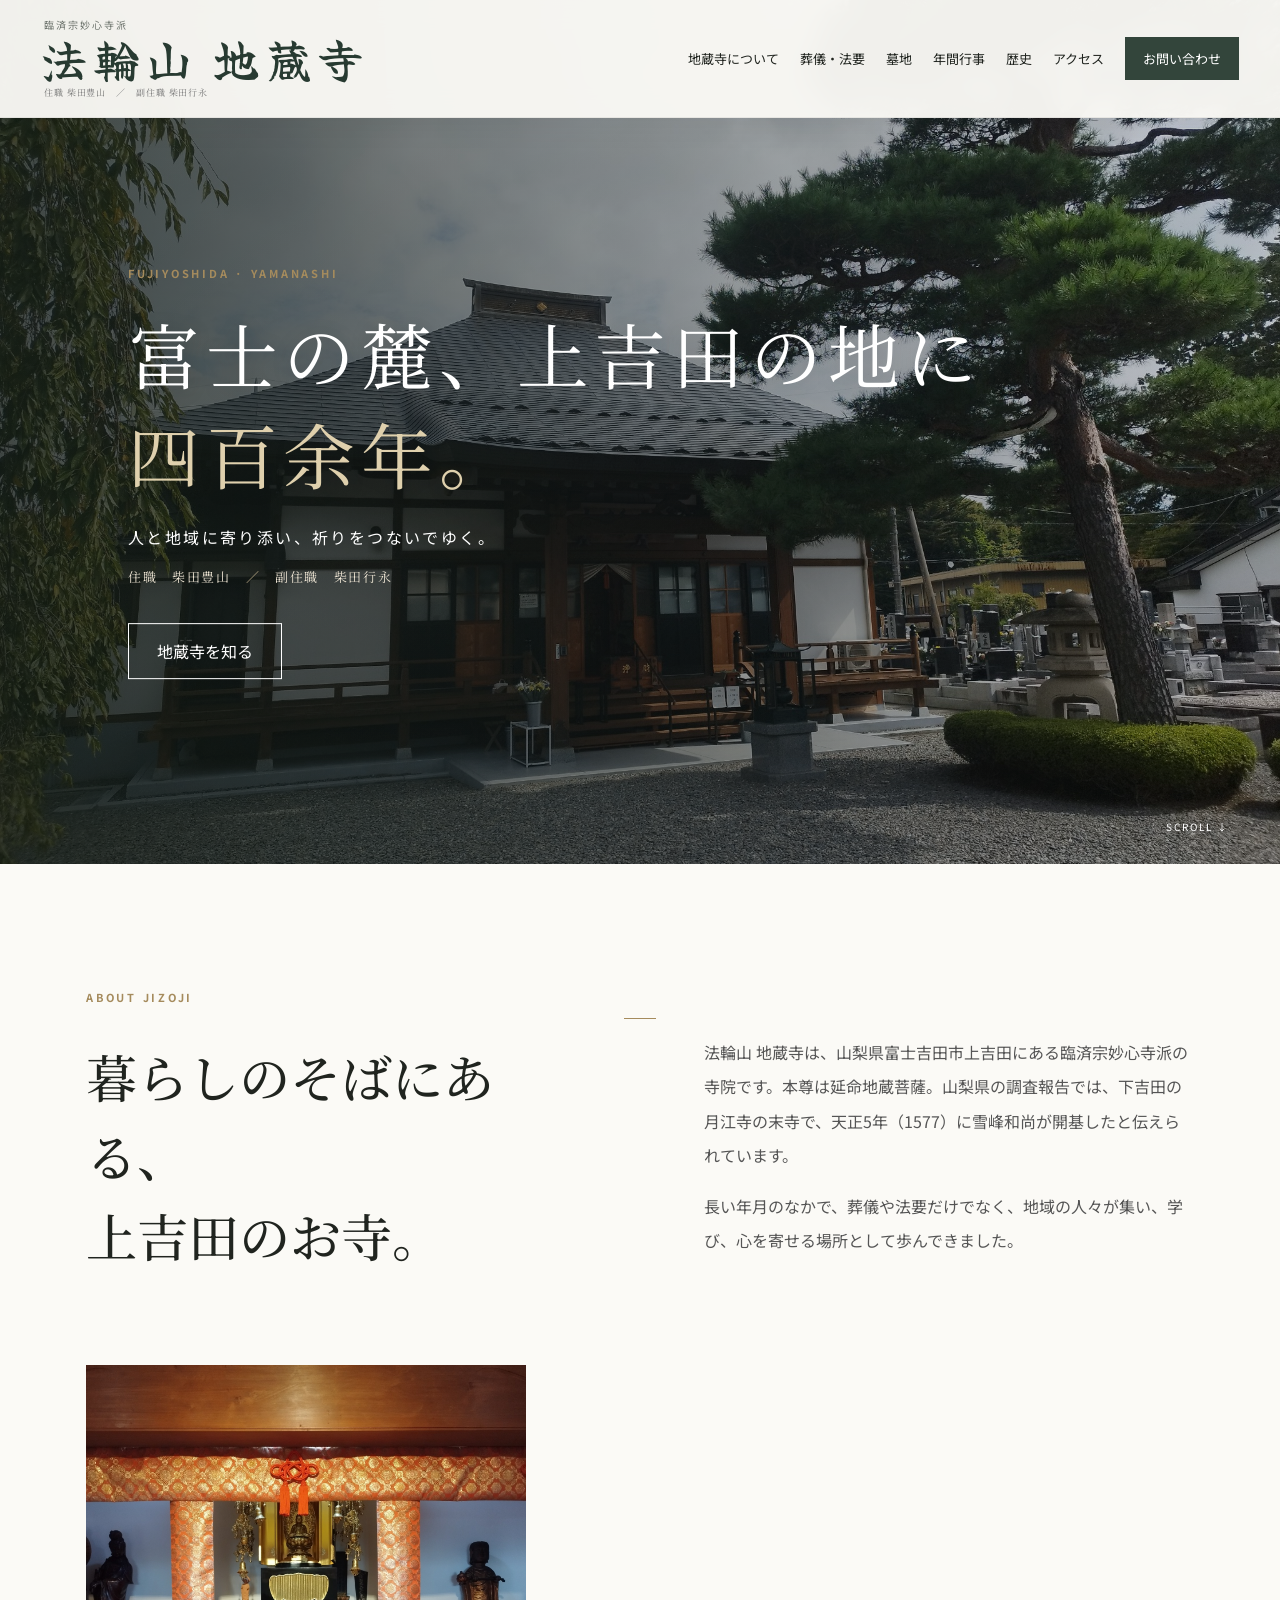
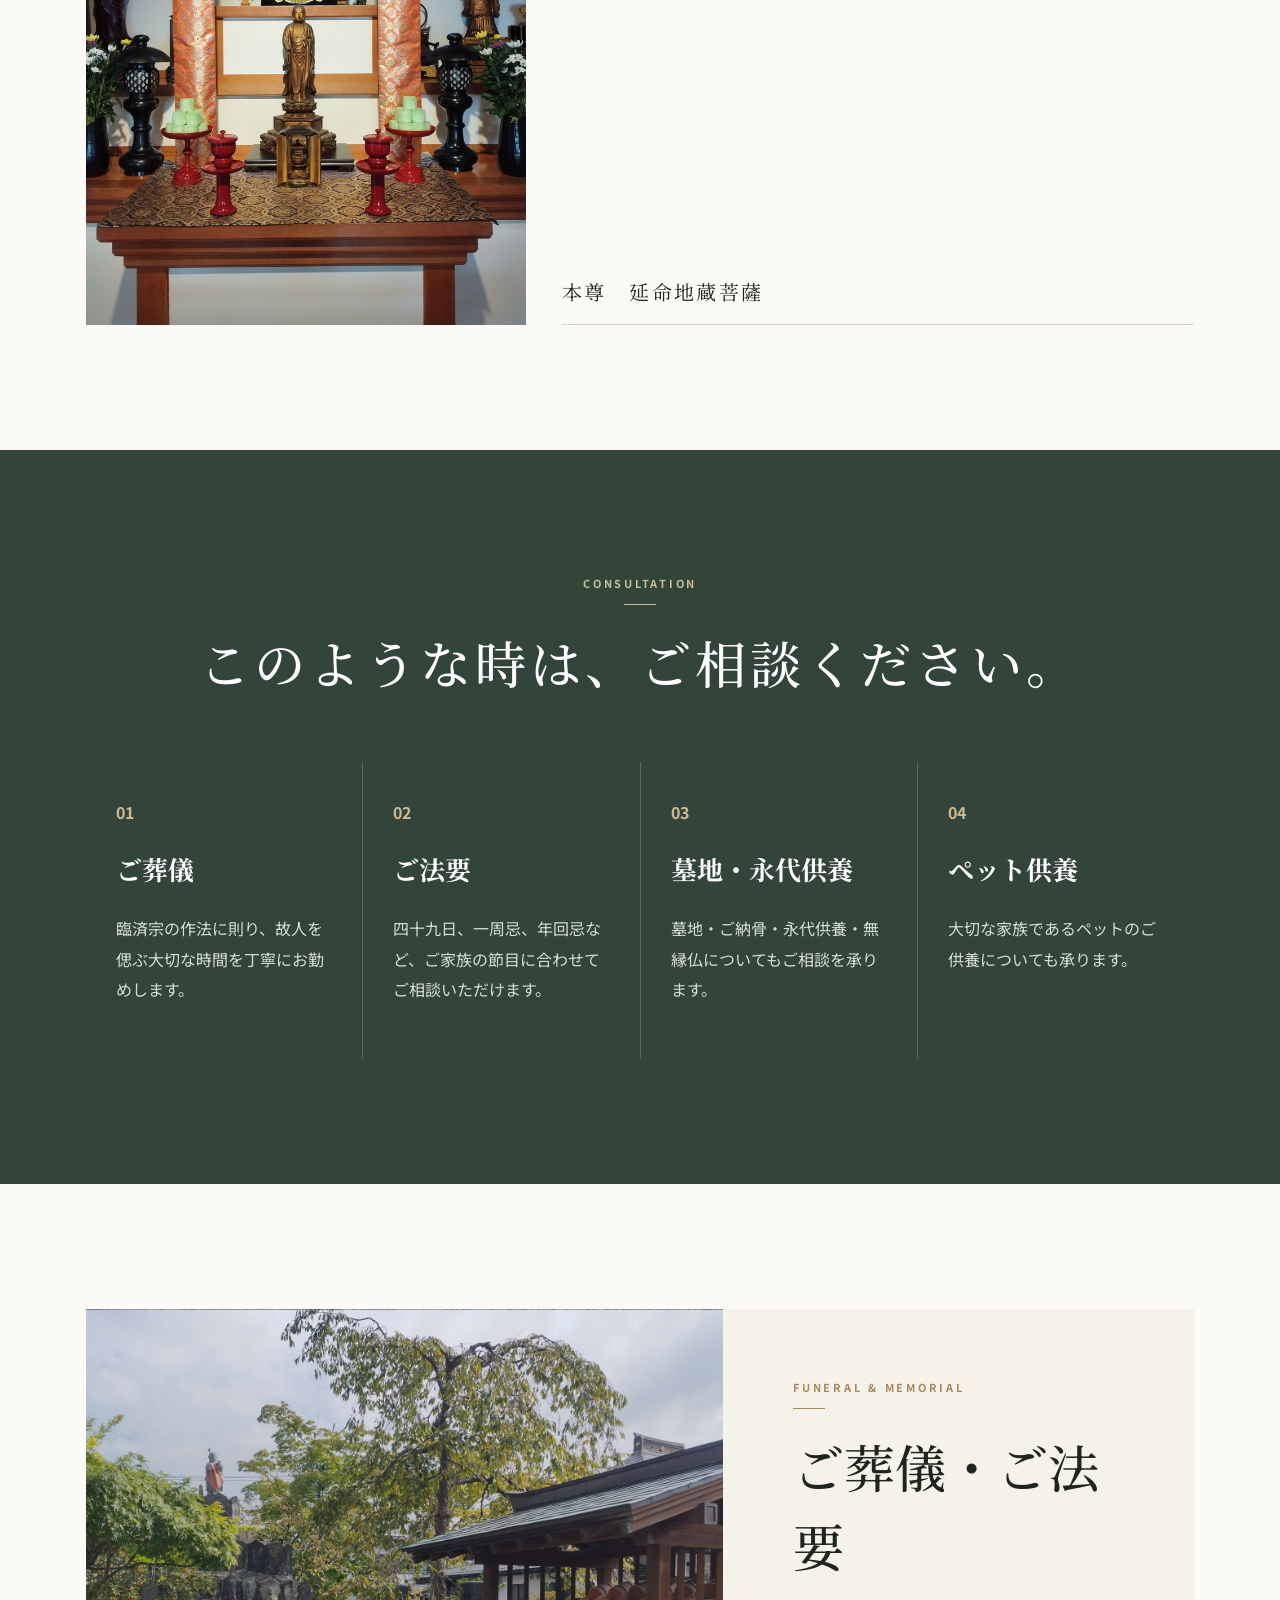
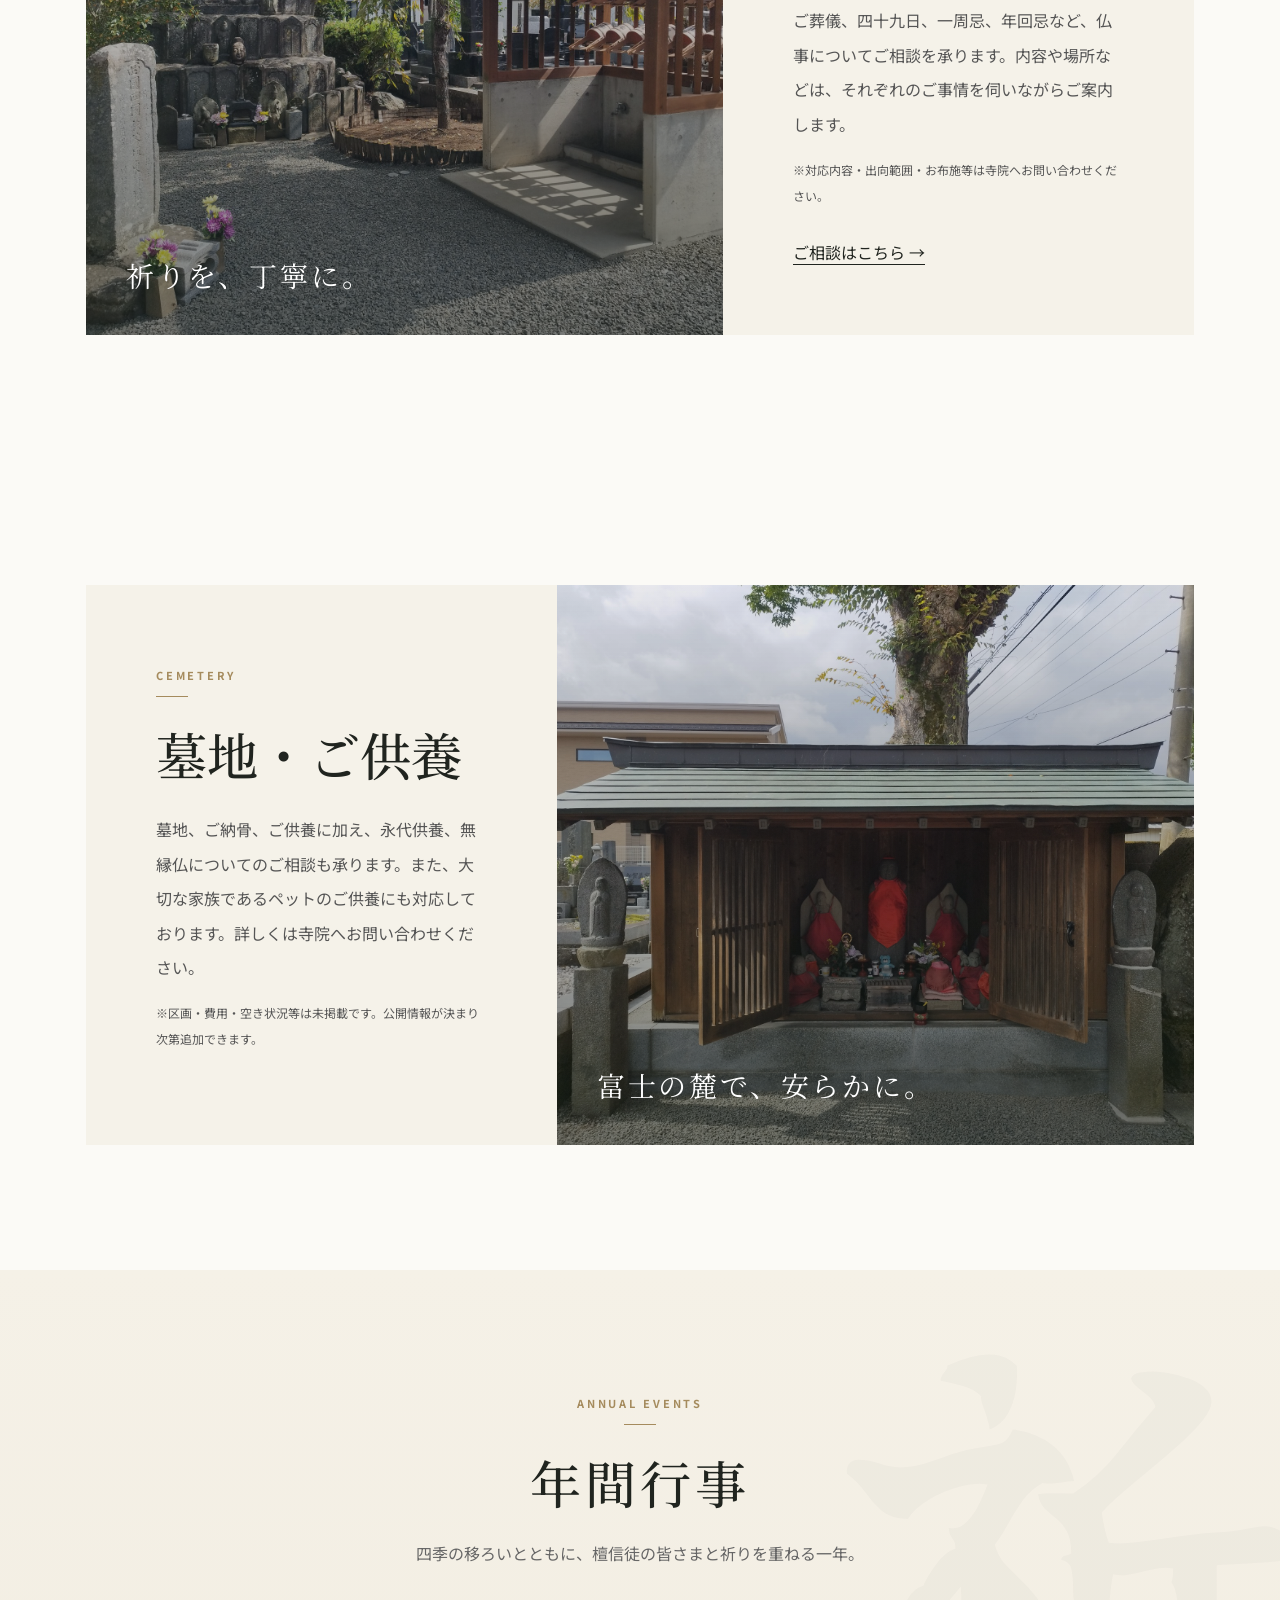
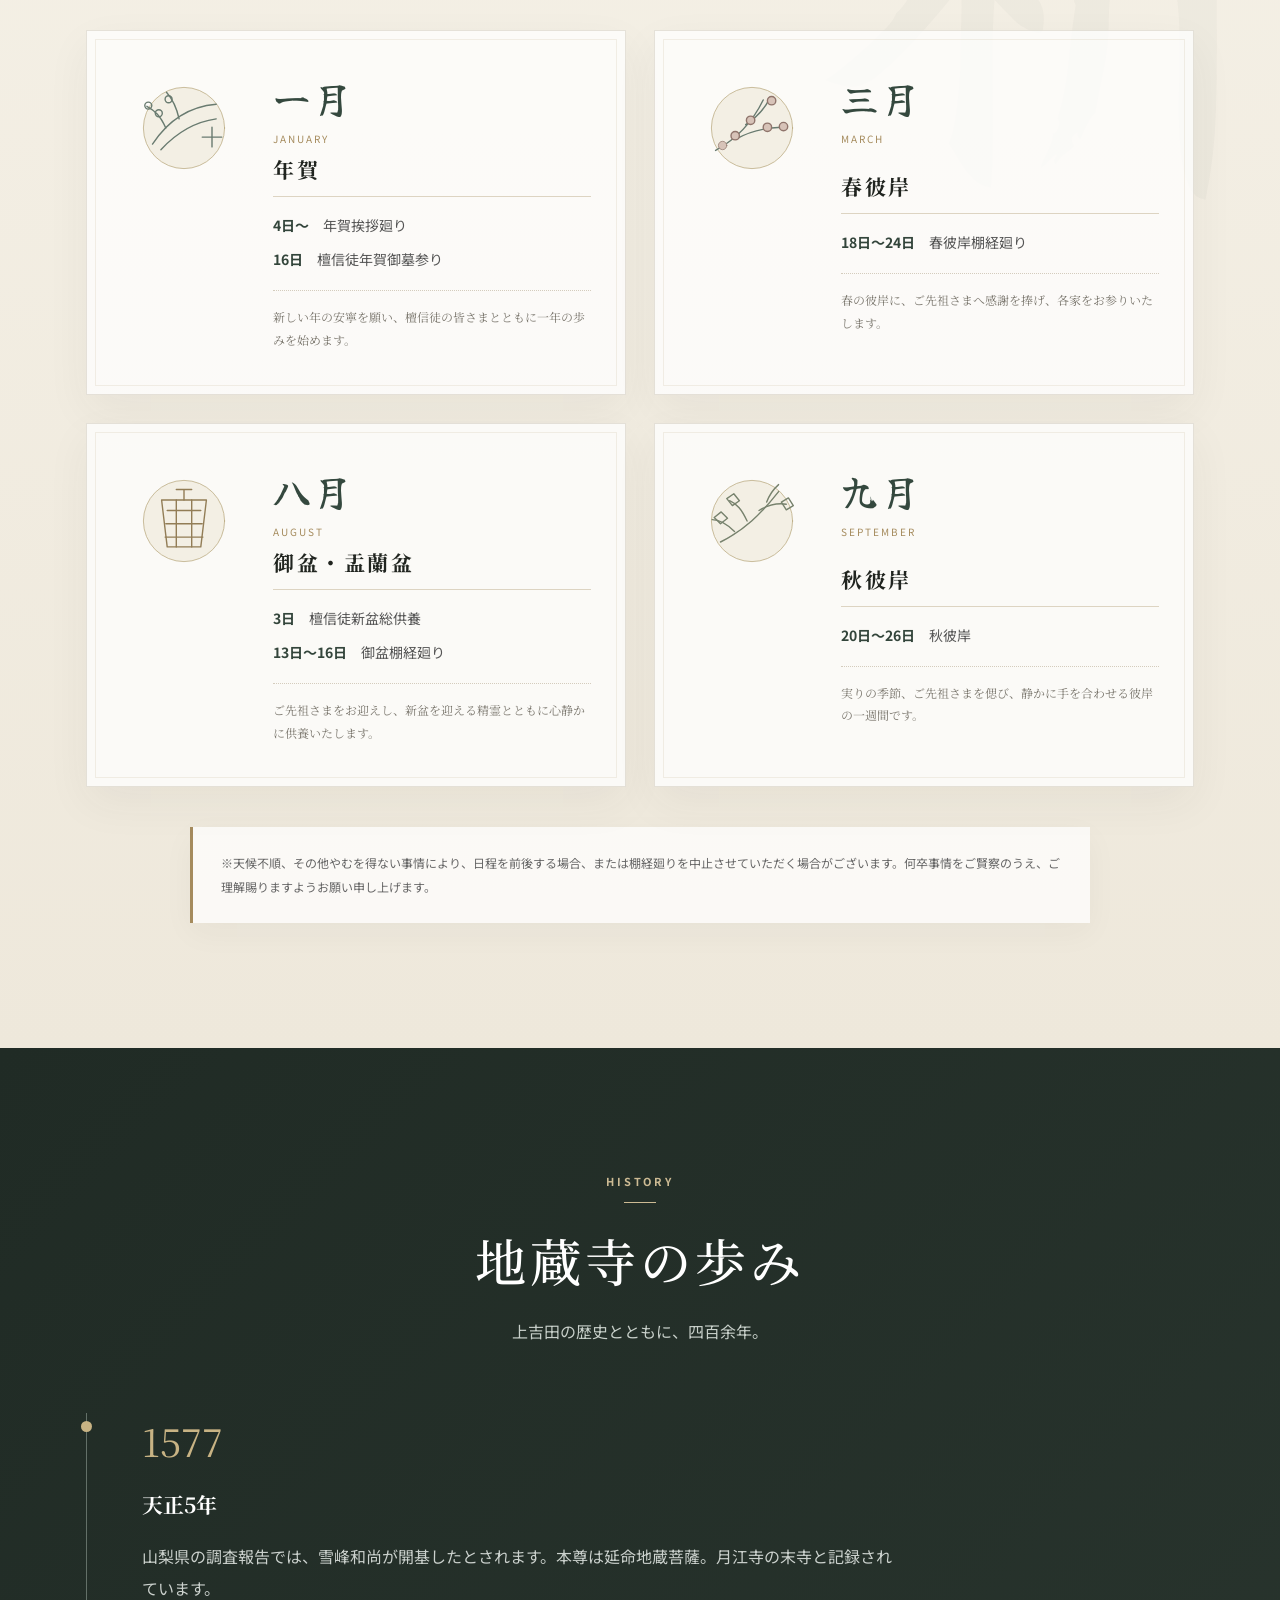
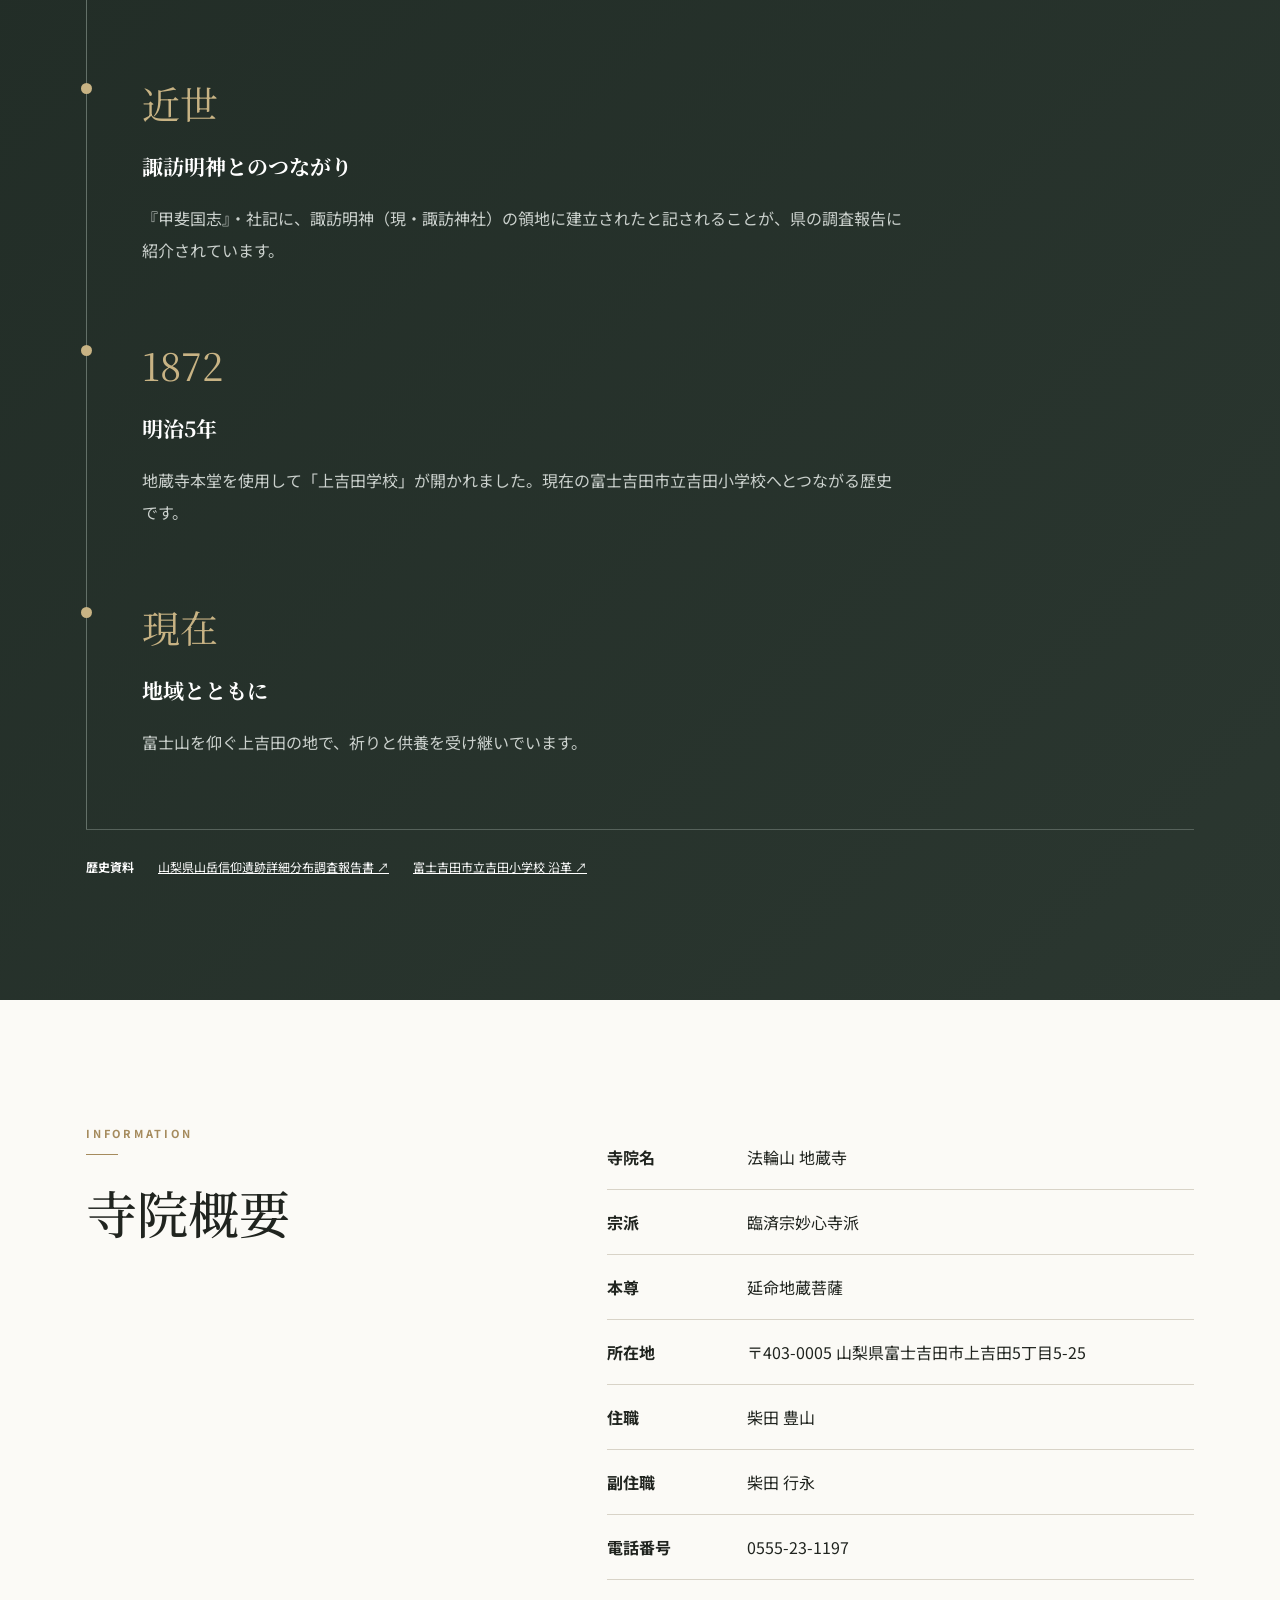
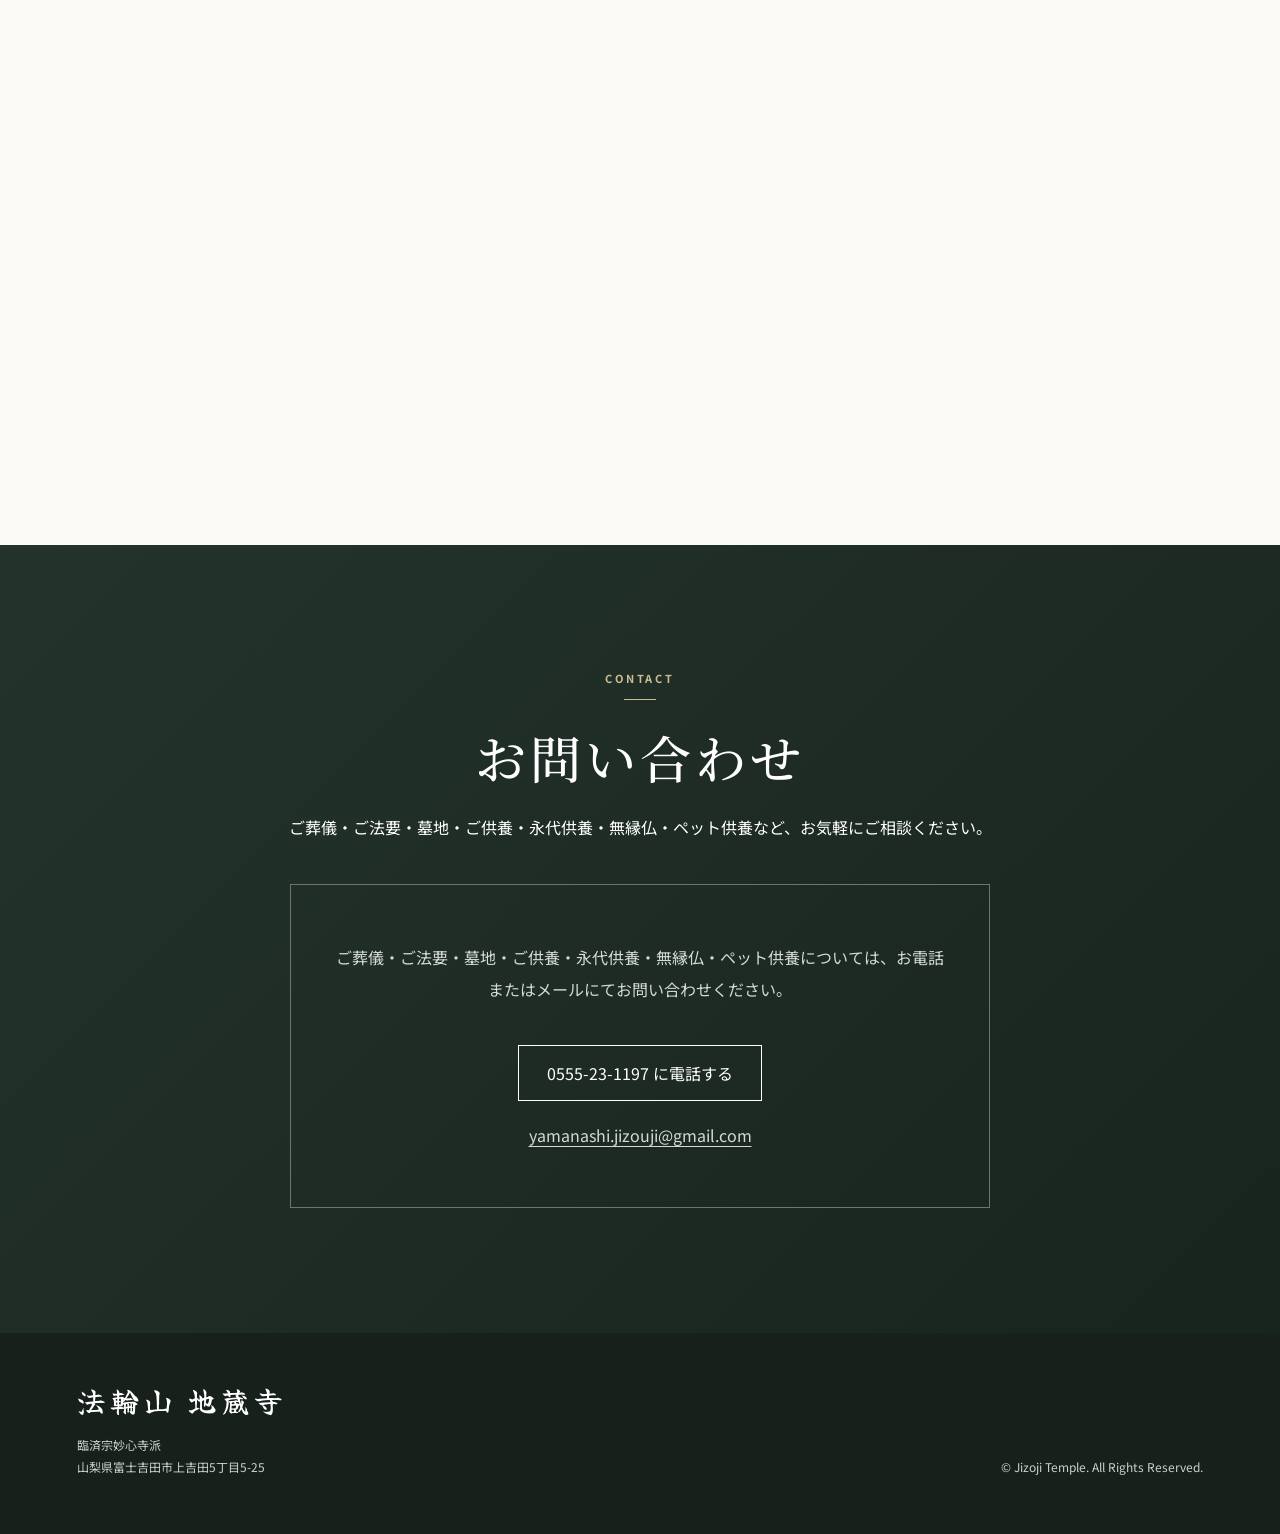
==== commit a9e02ba5: "Add files via upload" ====
--- a/index.html
+++ b/index.html
@@ -3,7 +3,7 @@
 <head>
 <meta charset="utf-8"><meta name="viewport" content="width=device-width,initial-scale=1">
 <title>法輪山 地蔵寺｜山梨県富士吉田市上吉田の臨済宗妙心寺派寺院</title>
-<meta name="description" content="山梨県富士吉田市上吉田の臨済宗妙心寺派 法輪山地蔵寺公式サイト。葬儀・法要・墓地・供養のご相談、年間行事、寺院の歴史、アクセスをご案内します。">
+<meta name="description" content="山梨県富士吉田市上吉田の臨済宗妙心寺派 法輪山地蔵寺公式サイト。本尊は延命地蔵菩薩。葬儀・法要・墓地・ペット供養・無縁仏・永代供養などのご相談、年間行事、寺院の歴史、アクセスをご案内します。">
 <meta name="robots" content="index,follow,max-image-preview:large">
 <meta name="theme-color" content="#173b2b">
 <meta property="og:type" content="website">
@@ -11,8 +11,10 @@
 <meta property="og:site_name" content="法輪山 地蔵寺">
 <meta property="og:title" content="法輪山 地蔵寺｜山梨県富士吉田市">
 <meta property="og:description" content="富士の麓、上吉田の地に四百余年。臨済宗妙心寺派 法輪山地蔵寺の公式サイトです。">
-<meta property="og:image" content="images/entrance.jpg">
+<meta property="og:url" content="https://yamanashi-jizouji.github.io/">
+<meta property="og:image" content="https://yamanashi-jizouji.github.io/images/hondo.jpg">
 <meta name="twitter:card" content="summary_large_image">
+<link rel="canonical" href="https://yamanashi-jizouji.github.io/">
 <link rel="icon" href="favicon.svg" type="image/svg+xml">
 <script type="application/ld+json">
 {
@@ -20,7 +22,7 @@
   "@type": ["BuddhistTemple", "Organization"],
   "name": "法輪山 地蔵寺",
   "alternateName": "地蔵寺",
-  "description": "山梨県富士吉田市上吉田の臨済宗妙心寺派寺院。",
+  "description": "山梨県富士吉田市上吉田の臨済宗妙心寺派寺院。本尊は延命地蔵菩薩。葬儀・法要・墓地・ペット供養・無縁仏・永代供養のご相談を承ります。",
   "telephone": "+81-555-23-1197",
   "email": "yamanashi.jizouji@gmail.com",
   "address": {
@@ -31,7 +33,8 @@
     "streetAddress": "上吉田5丁目5-25",
     "addressCountry": "JP"
   },
-  "image": ["images/entrance.jpg", "images/hondo.jpg", "images/shidare-zakura.jpg"],
+  "url": "https://yamanashi-jizouji.github.io/",
+  "image": ["https://yamanashi-jizouji.github.io/images/hondo.jpg", "https://yamanashi-jizouji.github.io/images/honzon.jpg", "https://yamanashi-jizouji.github.io/images/jizo-do.jpg", "https://yamanashi-jizouji.github.io/images/keidai.jpg"],
   "foundingDate": "1577"
 }
 </script>
@@ -43,10 +46,10 @@
 <header class="site-header"><a class="brand" href="#top"><span>臨済宗妙心寺派</span><strong>法輪山 地蔵寺</strong><small>住職 柴田豊山　／　副住職 柴田行永</small></a><button class="menu" aria-label="メニュー">☰</button><nav><a href="#about">地蔵寺について</a><a href="#services">葬儀・法要</a><a href="#cemetery">墓地</a><a href="#events">年間行事</a><a href="#history">歴史</a><a href="#access">アクセス</a><a class="nav-cta" href="#contact">お問い合わせ</a></nav></header>
 <main id="top">
 <section class="hero"><div class="hero-shade"></div><div class="hero-copy"><p class="eyebrow">FUJIYOSHIDA · YAMANASHI</p><h1>富士の麓、上吉田の地に<br><em>四百余年。</em></h1><p>人と地域に寄り添い、祈りをつないでゆく。</p><p class="hero-priests">住職　柴田豊山　<span>／</span>　副住職　柴田行永</p><a class="button light" href="#about">地蔵寺を知る</a></div><div class="scroll">SCROLL ↓</div></section>
-<section class="intro section" id="about"><div class="kicker">ABOUT JIZOJI</div><div class="two-col"><div><h2>暮らしのそばにある、<br>上吉田のお寺。</h2></div><div><p>法輪山 地蔵寺は、山梨県富士吉田市上吉田にある臨済宗妙心寺派の寺院です。本尊は地蔵菩薩。山梨県の調査報告では、下吉田の月江寺の末寺で、天正5年（1577）に雪峰和尚が開基したと伝えられています。</p><p>長い年月のなかで、葬儀や法要だけでなく、地域の人々が集い、学び、心を寄せる場所として歩んできました。</p></div></div><figure class="season-photo"><img src="images/shidare-zakura.jpg" alt="地蔵寺境内に咲くしだれ桜"><figcaption>春、境内を彩るしだれ桜</figcaption></figure></section>
-<section class="needs"><div class="section"><div class="center"><div class="kicker pale">CONSULTATION</div><h2>このような時は、ご相談ください。</h2></div><div class="cards"><article><b>01</b><h3>ご葬儀</h3><p>臨済宗の作法に則り、故人を偲ぶ大切な時間を丁寧にお勤めします。</p></article><article><b>02</b><h3>ご法要</h3><p>四十九日、一周忌、年回忌など、ご家族の節目に合わせてご相談いただけます。</p></article><article><b>03</b><h3>墓地・供養</h3><p>墓地やご供養についてのお悩みも、まずはお気軽にお尋ねください。</p></article></div></div></section>
+<section class="intro section" id="about"><div class="kicker">ABOUT JIZOJI</div><div class="two-col"><div><h2>暮らしのそばにある、<br>上吉田のお寺。</h2></div><div><p>法輪山 地蔵寺は、山梨県富士吉田市上吉田にある臨済宗妙心寺派の寺院です。本尊は延命地蔵菩薩。山梨県の調査報告では、下吉田の月江寺の末寺で、天正5年（1577）に雪峰和尚が開基したと伝えられています。</p><p>長い年月のなかで、葬儀や法要だけでなく、地域の人々が集い、学び、心を寄せる場所として歩んできました。</p></div></div><figure class="season-photo"><img src="images/honzon.jpg" alt="法輪山地蔵寺 本尊 延命地蔵菩薩"><figcaption>本尊　延命地蔵菩薩</figcaption></figure></section>
+<section class="needs"><div class="section"><div class="center"><div class="kicker pale">CONSULTATION</div><h2>このような時は、ご相談ください。</h2></div><div class="cards"><article><b>01</b><h3>ご葬儀</h3><p>臨済宗の作法に則り、故人を偲ぶ大切な時間を丁寧にお勤めします。</p></article><article><b>02</b><h3>ご法要</h3><p>四十九日、一周忌、年回忌など、ご家族の節目に合わせてご相談いただけます。</p></article><article><b>03</b><h3>墓地・永代供養</h3><p>墓地・ご納骨・永代供養・無縁仏についてもご相談を承ります。</p></article><article><b>04</b><h3>ペット供養</h3><p>大切な家族であるペットのご供養についても承ります。</p></article></div></div></section>
 <section class="section" id="services"><div class="split-panel"><div class="visual temple"><span>祈りを、丁寧に。</span></div><div class="panel-copy"><div class="kicker">FUNERAL & MEMORIAL</div><h2>ご葬儀・ご法要</h2><p>ご葬儀、四十九日、一周忌、年回忌など、仏事についてご相談を承ります。内容や場所などは、それぞれのご事情を伺いながらご案内します。</p><p class="note">※対応内容・出向範囲・お布施等は寺院へお問い合わせください。</p><a class="text-link" href="#contact">ご相談はこちら →</a></div></div></section>
-<section class="section" id="cemetery"><div class="split-panel reverse"><div class="visual stone"><span>富士の麓で、安らかに。</span></div><div class="panel-copy"><div class="kicker">CEMETERY</div><h2>墓地・ご供養</h2><p>墓地、ご納骨、ご供養についてのご相談を承ります。ご家族ごとの事情に合わせ、無理のない形を一緒に考えます。</p><p class="note">※区画・費用・空き状況等は未掲載です。公開情報が決まり次第追加できます。</p></div></div></section>
+<section class="section" id="cemetery"><div class="split-panel reverse"><div class="visual stone"><span>富士の麓で、安らかに。</span></div><div class="panel-copy"><div class="kicker">CEMETERY</div><h2>墓地・ご供養</h2><p>墓地、ご納骨、ご供養に加え、永代供養、無縁仏についてのご相談も承ります。また、大切な家族であるペットのご供養にも対応しております。詳しくは寺院へお問い合わせください。</p><p class="note">※区画・費用・空き状況等は未掲載です。公開情報が決まり次第追加できます。</p></div></div></section>
 <section class="events" id="events"><div class="section"><div class="center"><div class="kicker">ANNUAL EVENTS</div><h2>年間行事</h2><p class="lead">四季の移ろいとともに、檀信徒の皆さまと祈りを重ねる一年。</p></div>
 <div class="event-grid elegant">
 <article><div class="event-illust newyear" aria-hidden="true"><svg viewBox="0 0 180 140"><circle cx="90" cy="70" r="58"/><path d="M45 93c23-35 55-54 91-57M57 101c25-27 50-40 79-44"/><path d="M64 70c-8-18-16-25-27-31M83 57c-4-18-10-29-18-38"/><circle cx="39" cy="38" r="5"/><circle cx="54" cy="49" r="5"/><circle cx="68" cy="29" r="5"/><path d="M116 83h28M130 69v28"/></svg></div><div class="event-month"><span>一月</span><small>JANUARY</small></div><div class="event-copy"><h3>年賀</h3><p><strong>4日〜</strong>　年賀挨拶廻り</p><p><strong>16日</strong>　檀信徒年賀御墓参り</p><p class="event-caption">新しい年の安寧を願い、檀信徒の皆さまとともに一年の歩みを始めます。</p></div></article>
@@ -54,10 +57,10 @@
 <article><div class="event-illust obon" aria-hidden="true"><svg viewBox="0 0 180 140"><circle cx="90" cy="70" r="58"/><path d="M58 40h64l-8 67H66z"/><path d="M66 55h48M64 74h52M63 93h54M79 40v67M101 40v67"/><path d="M90 25v15M79 25h22"/></svg></div><div class="event-month"><span>八月</span><small>AUGUST</small></div><div class="event-copy"><h3>御盆・盂蘭盆</h3><p><strong>3日</strong>　檀信徒新盆総供養</p><p><strong>13日〜16日</strong>　御盆棚経廻り</p><p class="event-caption">ご先祖さまをお迎えし、新盆を迎える精霊とともに心静かに供養いたします。</p></div></article>
 <article><div class="event-illust autumn" aria-hidden="true"><svg viewBox="0 0 180 140"><circle cx="90" cy="70" r="58"/><path d="M45 100c34-17 57-39 83-72"/><path d="M65 85c-13-13-23-17-32-17M83 70c-8-17-14-24-25-29M100 55c13-8 25-11 39-9M111 43c4-11 9-18 17-25"/><path d="M36 65l10-8 9 9-10 8zM54 38l10-7 8 10-10 7zM132 43l10-6 7 11-10 6z"/></svg></div><div class="event-month"><span>九月</span><small>SEPTEMBER</small></div><div class="event-copy"><h3>秋彼岸</h3><p><strong>20日〜26日</strong>　秋彼岸</p><p class="event-caption">実りの季節、ご先祖さまを偲び、静かに手を合わせる彼岸の一週間です。</p></div></article>
 </div><p class="event-note">※天候不順、その他やむを得ない事情により、日程を前後する場合、または棚経廻りを中止させていただく場合がございます。何卒事情をご賢察のうえ、ご理解賜りますようお願い申し上げます。</p></div></section>
-<section class="history" id="history"><div class="section"><div class="center"><div class="kicker pale">HISTORY</div><h2>地蔵寺の歩み</h2><p class="lead">上吉田の歴史とともに、四百余年。</p></div><div class="timeline"><div><time>1577</time><h3>天正5年</h3><p>山梨県の調査報告では、雪峰和尚が開基したとされます。本尊は地蔵菩薩。月江寺の末寺と記録されています。</p></div><div><time>近世</time><h3>諏訪明神とのつながり</h3><p>『甲斐国志』・社記に、諏訪明神（現・諏訪神社）の領地に建立されたと記されることが、県の調査報告に紹介されています。</p></div><div><time>1872</time><h3>明治5年</h3><p>地蔵寺本堂を使用して「上吉田学校」が開かれました。現在の富士吉田市立吉田小学校へとつながる歴史です。</p></div><div><time>現在</time><h3>地域とともに</h3><p>富士山を仰ぐ上吉田の地で、祈りと供養を受け継いでいます。</p></div></div><div class="sources"><strong>歴史資料</strong><a href="https://sitereports.nabunken.go.jp/files/attach/8/8891/6743_1_%E5%B1%B1%E6%A2%A8%E7%9C%8C%E5%B1%B1%E5%B2%B3%E4%BF%A1%E4%BB%B0%E9%81%BA%E8%B7%A1%E8%A9%B3%E7%B4%B0%E5%88%86%E5%B8%83%E8%AA%BF%E6%9F%BB%E5%A0%B1%E5%91%8A%E6%9B%B8.pdf" target="_blank">山梨県山岳信仰遺跡詳細分布調査報告書 ↗</a><a href="https://www.city.fujiyoshida.yamanashi.jp/site/kyoiku/1126.html" target="_blank">富士吉田市立吉田小学校 沿革 ↗</a></div></div></section>
-<section class="section info" id="access"><div><div class="kicker">INFORMATION</div><h2>寺院概要</h2></div><dl><dt>寺院名</dt><dd>法輪山 地蔵寺</dd><dt>宗派</dt><dd>臨済宗妙心寺派</dd><dt>本尊</dt><dd>地蔵菩薩</dd><dt>所在地</dt><dd>〒403-0005 山梨県富士吉田市上吉田5丁目5-25</dd><dt>住職</dt><dd>柴田 豊山</dd><dt>副住職</dt><dd>柴田 行永</dd><dt>電話番号</dt><dd><a href="tel:0555231197">0555-23-1197</a></dd></dl></section>
+<section class="history" id="history"><div class="section"><div class="center"><div class="kicker pale">HISTORY</div><h2>地蔵寺の歩み</h2><p class="lead">上吉田の歴史とともに、四百余年。</p></div><div class="timeline"><div><time>1577</time><h3>天正5年</h3><p>山梨県の調査報告では、雪峰和尚が開基したとされます。本尊は延命地蔵菩薩。月江寺の末寺と記録されています。</p></div><div><time>近世</time><h3>諏訪明神とのつながり</h3><p>『甲斐国志』・社記に、諏訪明神（現・諏訪神社）の領地に建立されたと記されることが、県の調査報告に紹介されています。</p></div><div><time>1872</time><h3>明治5年</h3><p>地蔵寺本堂を使用して「上吉田学校」が開かれました。現在の富士吉田市立吉田小学校へとつながる歴史です。</p></div><div><time>現在</time><h3>地域とともに</h3><p>富士山を仰ぐ上吉田の地で、祈りと供養を受け継いでいます。</p></div></div><div class="sources"><strong>歴史資料</strong><a href="https://sitereports.nabunken.go.jp/files/attach/8/8891/6743_1_%E5%B1%B1%E6%A2%A8%E7%9C%8C%E5%B1%B1%E5%B2%B3%E4%BF%A1%E4%BB%B0%E9%81%BA%E8%B7%A1%E8%A9%B3%E7%B4%B0%E5%88%86%E5%B8%83%E8%AA%BF%E6%9F%BB%E5%A0%B1%E5%91%8A%E6%9B%B8.pdf" target="_blank">山梨県山岳信仰遺跡詳細分布調査報告書 ↗</a><a href="https://www.city.fujiyoshida.yamanashi.jp/site/kyoiku/1126.html" target="_blank">富士吉田市立吉田小学校 沿革 ↗</a></div></div></section>
+<section class="section info" id="access"><div><div class="kicker">INFORMATION</div><h2>寺院概要</h2></div><dl><dt>寺院名</dt><dd>法輪山 地蔵寺</dd><dt>宗派</dt><dd>臨済宗妙心寺派</dd><dt>本尊</dt><dd>延命地蔵菩薩</dd><dt>所在地</dt><dd>〒403-0005 山梨県富士吉田市上吉田5丁目5-25</dd><dt>住職</dt><dd>柴田 豊山</dd><dt>副住職</dt><dd>柴田 行永</dd><dt>電話番号</dt><dd><a href="tel:0555231197">0555-23-1197</a></dd></dl></section>
 <section class="map"><iframe title="地蔵寺 地図" src="https://www.google.com/maps?q=%E5%B1%B1%E6%A2%A8%E7%9C%8C%E5%AF%8C%E5%A3%AB%E5%90%89%E7%94%B0%E5%B8%82%E4%B8%8A%E5%90%89%E7%94%B05%E4%B8%81%E7%9B%AE5-25&output=embed" loading="lazy"></iframe></section>
-<section class="contact" id="contact"><div class="section"><div class="center"><div class="kicker pale">CONTACT</div><h2>お問い合わせ</h2><p>ご葬儀・ご法要・墓地・ご供養など、お気軽にご相談ください。</p></div><div class="contact-box"><p>ご葬儀・ご法要・墓地・ご供養については、お電話またはメールにてお問い合わせください。</p><a class="button light" href="tel:0555231197">0555-23-1197 に電話する</a><p style="margin-top:18px"><a href="mailto:yamanashi.jizouji@gmail.com" style="color:inherit;text-decoration:underline;text-underline-offset:4px">yamanashi.jizouji@gmail.com</a></p></div></div></section>
+<section class="contact" id="contact"><div class="section"><div class="center"><div class="kicker pale">CONTACT</div><h2>お問い合わせ</h2><p>ご葬儀・ご法要・墓地・ご供養・永代供養・無縁仏・ペット供養など、お気軽にご相談ください。</p></div><div class="contact-box"><p>ご葬儀・ご法要・墓地・ご供養・永代供養・無縁仏・ペット供養については、お電話またはメールにてお問い合わせください。</p><a class="button light" href="tel:0555231197">0555-23-1197 に電話する</a><p style="margin-top:18px"><a href="mailto:yamanashi.jizouji@gmail.com" style="color:inherit;text-decoration:underline;text-underline-offset:4px">yamanashi.jizouji@gmail.com</a></p></div></div></section>
 </main>
 <footer><div><strong>法輪山 地蔵寺</strong><p>臨済宗妙心寺派<br>山梨県富士吉田市上吉田5丁目5-25</p></div><p>© Jizoji Temple. All Rights Reserved.</p></footer>
 <div class="mobile-actions" aria-label="お問い合わせ"><a class="mobile-call" href="tel:0555231197"><span>電話</span><strong>0555-23-1197</strong></a><a class="mobile-mail" href="mailto:yamanashi.jizouji@gmail.com"><span>メール</span><strong>お問い合わせ</strong></a></div>
--- a/style.css
+++ b/style.css
@@ -1,9 +1,9 @@
-:root{--ink:#20241f;--green:#33453b;--deep:#26352e;--paper:#f5f2e9;--gold:#a58b5d;--line:#d8d3c7}*{box-sizing:border-box}html{scroll-behavior:smooth}body{margin:0;color:var(--ink);font-family:'Noto Sans JP',sans-serif;background:#fbfaf6}h1,h2,h3,.brand strong{font-family:'Noto Serif JP',serif}a{color:inherit;text-decoration:none}.site-header{height:86px;padding:0 4vw;display:flex;align-items:center;justify-content:space-between;position:fixed;z-index:20;width:100%;background:rgba(250,249,245,.94);backdrop-filter:blur(12px);border-bottom:1px solid rgba(0,0,0,.06)}.brand span{font-size:10px;letter-spacing:.18em;display:block}.brand strong{font-size:22px;letter-spacing:.15em}.site-header nav{display:flex;align-items:center;gap:26px;font-size:13px}.nav-cta{padding:12px 18px;background:var(--green);color:white}.menu{display:none;border:0;background:none;font-size:24px}.hero{height:92vh;min-height:650px;position:relative;background:linear-gradient(135deg,#445a4d 0%,#27372f 58%,#17221d 100%);overflow:hidden}.hero:before{content:'富士';position:absolute;right:-2vw;bottom:-12vh;color:rgba(255,255,255,.035);font-family:'Noto Serif JP';font-size:48vw;line-height:1}.hero-shade{position:absolute;inset:0;background:radial-gradient(circle at 70% 35%,rgba(255,255,255,.12),transparent 28%)}.hero-copy{position:absolute;left:10vw;top:52%;transform:translateY(-50%);color:white}.eyebrow,.kicker{letter-spacing:.25em;font-size:11px;font-weight:700;color:var(--gold)}.hero h1{font-weight:400;font-size:clamp(42px,5.6vw,80px);line-height:1.4;letter-spacing:.08em;margin:22px 0}.hero h1 em{font-style:normal;color:#dfd0ad}.hero-copy>p:not(.eyebrow){letter-spacing:.15em}.button{display:inline-block;padding:15px 28px;border:1px solid currentColor;margin-top:24px}.button.light{color:white}.scroll{position:absolute;bottom:30px;right:4vw;color:#fff;font-size:10px;letter-spacing:.2em}.section{max-width:1180px;margin:auto;padding:110px 36px}.two-col{display:grid;grid-template-columns:1fr 1fr;gap:10vw}.two-col h2,.panel-copy h2,.info h2,.center h2{font-size:clamp(30px,4vw,52px);font-weight:500;line-height:1.55;margin:18px 0}.two-col p,.panel-copy p{line-height:2.15;color:#555}.needs{background:var(--green);color:white}.center{text-align:center}.kicker.pale{color:#cdbb94}.cards{display:grid;grid-template-columns:repeat(3,1fr);gap:1px;background:rgba(255,255,255,.18);margin-top:60px}.cards article{background:var(--green);padding:44px}.cards b{color:#cdbb94}.cards h3{font-size:26px}.cards p{color:#d7ddd9;line-height:1.9}.split-panel{display:grid;grid-template-columns:1.15fr .85fr;min-height:560px;background:var(--paper)}.split-panel.reverse{grid-template-columns:.85fr 1.15fr}.split-panel.reverse .visual{order:2}.visual{display:flex;align-items:end;padding:40px;color:white;font-family:'Noto Serif JP';font-size:28px;letter-spacing:.1em;background:linear-gradient(150deg,#607266,#293b32)}.visual.stone{background:linear-gradient(150deg,#78766c,#3d433e)}.panel-copy{padding:70px;align-self:center}.note{font-size:12px}.text-link{display:inline-block;margin-top:20px;border-bottom:1px solid}.history{background:#252d28;color:white}.history .lead{color:#c8d0ca}.timeline{margin-top:70px;border-left:1px solid #637068}.timeline>div{position:relative;padding:0 0 55px 55px;max-width:820px}.timeline>div:before{content:'';position:absolute;left:-6px;top:8px;width:11px;height:11px;background:#c8b384;border-radius:50%}.timeline time{font-family:'Noto Serif JP';font-size:38px;color:#c8b384}.timeline h3{font-size:21px}.timeline p{line-height:2;color:#cbd1cd}.sources{border-top:1px solid #56625b;padding-top:28px;display:flex;gap:24px;flex-wrap:wrap;font-size:12px}.sources a{text-decoration:underline}.info{display:grid;grid-template-columns:1fr 1.4fr;gap:8vw}.info dl{margin:0}.info dt,.info dd{padding:20px 0;border-bottom:1px solid var(--line);margin:0}.info dt{float:left;width:120px;font-weight:700}.info dd{padding-left:140px}.map iframe{width:100%;height:440px;border:0;display:block;filter:grayscale(.4)}.contact{background:var(--deep);color:white}.contact-box{max-width:700px;margin:45px auto 0;text-align:center;padding:40px;border:1px solid #69776f}.contact-box p{line-height:2;color:#d4dad6}footer{padding:45px 6vw;background:#17201b;color:#cbd2cd;display:flex;justify-content:space-between;align-items:end;font-size:12px}footer strong{font-family:'Noto Serif JP';font-size:22px;color:white}footer p{line-height:1.8}@media(max-width:850px){.site-header{height:72px}.site-header nav{display:none;position:absolute;top:72px;left:0;right:0;background:#fbfaf6;padding:24px;flex-direction:column}.site-header nav.open{display:flex}.menu{display:block}.hero{min-height:600px}.hero-copy{left:7vw;right:7vw}.two-col,.split-panel,.split-panel.reverse,.info{grid-template-columns:1fr}.cards{grid-template-columns:1fr}.section{padding:78px 24px}.panel-copy{padding:45px 28px}.visual{min-height:330px}.split-panel.reverse .visual{order:0}.info dt{float:none;width:auto;padding-bottom:4px;border:0}.info dd{padding-left:0;padding-top:4px}footer{display:block}.sources{display:block}.sources a{display:block;margin-top:12px}}
+:root{--ink:#20241f;--green:#33453b;--deep:#26352e;--paper:#f5f2e9;--gold:#a58b5d;--line:#d8d3c7}*{box-sizing:border-box}html{scroll-behavior:smooth}body{margin:0;color:var(--ink);font-family:'Noto Sans JP',sans-serif;background:#fbfaf6}h1,h2,h3,.brand strong{font-family:'Noto Serif JP',serif}a{color:inherit;text-decoration:none}.site-header{height:86px;padding:0 4vw;display:flex;align-items:center;justify-content:space-between;position:fixed;z-index:20;width:100%;background:rgba(250,249,245,.94);backdrop-filter:blur(12px);border-bottom:1px solid rgba(0,0,0,.06)}.brand span{font-size:10px;letter-spacing:.18em;display:block}.brand strong{font-size:22px;letter-spacing:.15em}.site-header nav{display:flex;align-items:center;gap:26px;font-size:13px}.nav-cta{padding:12px 18px;background:var(--green);color:white}.menu{display:none;border:0;background:none;font-size:24px}.hero{height:92vh;min-height:650px;position:relative;background:linear-gradient(135deg,#445a4d 0%,#27372f 58%,#17221d 100%);overflow:hidden}.hero:before{content:'富士';position:absolute;right:-2vw;bottom:-12vh;color:rgba(255,255,255,.035);font-family:'Noto Serif JP';font-size:48vw;line-height:1}.hero-shade{position:absolute;inset:0;background:radial-gradient(circle at 70% 35%,rgba(255,255,255,.12),transparent 28%)}.hero-copy{position:absolute;left:10vw;top:52%;transform:translateY(-50%);color:white}.eyebrow,.kicker{letter-spacing:.25em;font-size:11px;font-weight:700;color:var(--gold)}.hero h1{font-weight:400;font-size:clamp(42px,5.6vw,80px);line-height:1.4;letter-spacing:.08em;margin:22px 0}.hero h1 em{font-style:normal;color:#dfd0ad}.hero-copy>p:not(.eyebrow){letter-spacing:.15em}.button{display:inline-block;padding:15px 28px;border:1px solid currentColor;margin-top:24px}.button.light{color:white}.scroll{position:absolute;bottom:30px;right:4vw;color:#fff;font-size:10px;letter-spacing:.2em}.section{max-width:1180px;margin:auto;padding:110px 36px}.two-col{display:grid;grid-template-columns:1fr 1fr;gap:10vw}.two-col h2,.panel-copy h2,.info h2,.center h2{font-size:clamp(30px,4vw,52px);font-weight:500;line-height:1.55;margin:18px 0}.two-col p,.panel-copy p{line-height:2.15;color:#555}.needs{background:var(--green);color:white}.center{text-align:center}.kicker.pale{color:#cdbb94}.cards{display:grid;grid-template-columns:repeat(3,1fr);gap:1px;background:rgba(255,255,255,.18);margin-top:60px}.cards article{background:var(--green);padding:44px}.cards b{color:#cdbb94}.cards h3{font-size:26px}.cards p{color:#d7ddd9;line-height:1.9}.split-panel{display:grid;grid-template-columns:1.15fr .85fr;min-height:560px;background:var(--paper)}.split-panel.reverse{grid-template-columns:.85fr 1.15fr}.split-panel.reverse .visual{order:2}.visual{display:flex;align-items:end;padding:40px;color:white;font-family:'Noto Serif JP';font-size:28px;letter-spacing:.1em;background:linear-gradient(150deg,#607266,#293b32)}.panel-copy{padding:70px;align-self:center}.note{font-size:12px}.text-link{display:inline-block;margin-top:20px;border-bottom:1px solid}.history{background:#252d28;color:white}.history .lead{color:#c8d0ca}.timeline{margin-top:70px;border-left:1px solid #637068}.timeline>div{position:relative;padding:0 0 55px 55px;max-width:820px}.timeline>div:before{content:'';position:absolute;left:-6px;top:8px;width:11px;height:11px;background:#c8b384;border-radius:50%}.timeline time{font-family:'Noto Serif JP';font-size:38px;color:#c8b384}.timeline h3{font-size:21px}.timeline p{line-height:2;color:#cbd1cd}.sources{border-top:1px solid #56625b;padding-top:28px;display:flex;gap:24px;flex-wrap:wrap;font-size:12px}.sources a{text-decoration:underline}.info{display:grid;grid-template-columns:1fr 1.4fr;gap:8vw}.info dl{margin:0}.info dt,.info dd{padding:20px 0;border-bottom:1px solid var(--line);margin:0}.info dt{float:left;width:120px;font-weight:700}.info dd{padding-left:140px}.map iframe{width:100%;height:440px;border:0;display:block;filter:grayscale(.4)}.contact{background:var(--deep);color:white}.contact-box{max-width:700px;margin:45px auto 0;text-align:center;padding:40px;border:1px solid #69776f}.contact-box p{line-height:2;color:#d4dad6}footer{padding:45px 6vw;background:#17201b;color:#cbd2cd;display:flex;justify-content:space-between;align-items:end;font-size:12px}footer strong{font-family:'Noto Serif JP';font-size:22px;color:white}footer p{line-height:1.8}@media(max-width:850px){.site-header{height:72px}.site-header nav{display:none;position:absolute;top:72px;left:0;right:0;background:#fbfaf6;padding:24px;flex-direction:column}.site-header nav.open{display:flex}.menu{display:block}.hero{min-height:600px}.hero-copy{left:7vw;right:7vw}.two-col,.split-panel,.split-panel.reverse,.info{grid-template-columns:1fr}.cards{grid-template-columns:1fr}.section{padding:78px 24px}.panel-copy{padding:45px 28px}.visual{min-height:330px}.split-panel.reverse .visual{order:0}.info dt{float:none;width:auto;padding-bottom:4px;border:0}.info dd{padding-left:0;padding-top:4px}footer{display:block}.sources{display:block}.sources a{display:block;margin-top:12px}}
 /* 地蔵寺実景写真 */
-.hero{background-image:linear-gradient(90deg,rgba(20,31,25,.76) 0%,rgba(20,31,25,.46) 45%,rgba(20,31,25,.12) 100%),url('images/entrance.png');background-size:cover;background-position:center 48%}
+
 .hero:before{display:none}.hero-shade{background:linear-gradient(180deg,rgba(0,0,0,.06),rgba(0,0,0,.18))}
-.visual.temple{background-image:linear-gradient(0deg,rgba(18,28,23,.52),rgba(18,28,23,.05)),url('images/hondo.jpg');background-size:cover;background-position:center}
-.visual.stone{background-image:linear-gradient(0deg,rgba(18,28,23,.55),rgba(18,28,23,.08)),url('images/entrance.png');background-size:cover;background-position:center}
+
+
 .season-photo{margin:72px 0 0;display:grid;grid-template-columns:minmax(260px,440px) 1fr;gap:36px;align-items:end}.season-photo img{width:100%;height:560px;object-fit:cover;display:block}.season-photo figcaption{font-family:'Noto Serif JP',serif;font-size:20px;letter-spacing:.12em;padding-bottom:18px;border-bottom:1px solid var(--line)}
 @media(max-width:850px){.hero{background-position:58% center}.season-photo{grid-template-columns:1fr;gap:14px;margin-top:48px}.season-photo img{height:520px}.season-photo figcaption{font-size:15px}}
 
@@ -64,3 +64,37 @@
  .mobile-call{background:#31483c;color:#fff}.mobile-mail{background:#a58b5d;color:#fff}
 }
 @media(max-width:390px){.brand strong{font-size:27px}.brand small{font-size:6.5px}.hero h1{font-size:35px}.mobile-actions strong{font-size:13px}}
+
+@media(min-width:851px){.cards{grid-template-columns:repeat(4,1fr)}.cards article{padding:38px 30px}}
+
+/* Ver.11 photo assignments: each new photo has one primary role */
+.hero{background-image:linear-gradient(90deg,rgba(20,31,25,.76) 0%,rgba(20,31,25,.42) 45%,rgba(20,31,25,.10) 100%),url('images/hondo.jpg');background-size:cover;background-position:center 48%}
+.visual.temple{background-image:linear-gradient(0deg,rgba(18,28,23,.52),rgba(18,28,23,.05)),url('images/keidai.jpg');background-size:cover;background-position:center}
+.visual.stone{background-image:linear-gradient(0deg,rgba(18,28,23,.55),rgba(18,28,23,.08)),url('images/jizo-do.jpg');background-size:cover;background-position:center}
+
+/* Ver.12 寺号を主役にしたヘッダー */
+@media (min-width:1051px){
+  .site-header{height:118px;padding-left:3.2vw;padding-right:3.2vw}
+  .brand{min-width:390px}
+  .brand span{font-size:10px;letter-spacing:.2em;margin-bottom:3px}
+  .brand strong{font-size:48px;line-height:1.02;letter-spacing:.08em}
+  .brand small{font-size:9px;margin-top:5px;letter-spacing:.1em}
+}
+@media (min-width:851px) and (max-width:1050px){
+  .site-header{height:104px}
+  .brand{min-width:330px}
+  .brand strong{font-size:39px;line-height:1.04}
+  .brand small{font-size:8px}
+}
+@media (max-width:850px){
+  .site-header{height:92px;padding-left:16px;padding-right:14px}
+  .brand strong{font-size:35px;line-height:1.02;letter-spacing:.045em}
+  .brand span{font-size:8px}
+  .brand small{font-size:6.8px;margin-top:4px}
+  .site-header nav{top:92px}
+  html{scroll-padding-top:92px}
+}
+@media (max-width:390px){
+  .brand strong{font-size:31px}
+  .brand small{font-size:6.1px;letter-spacing:.045em}
+}
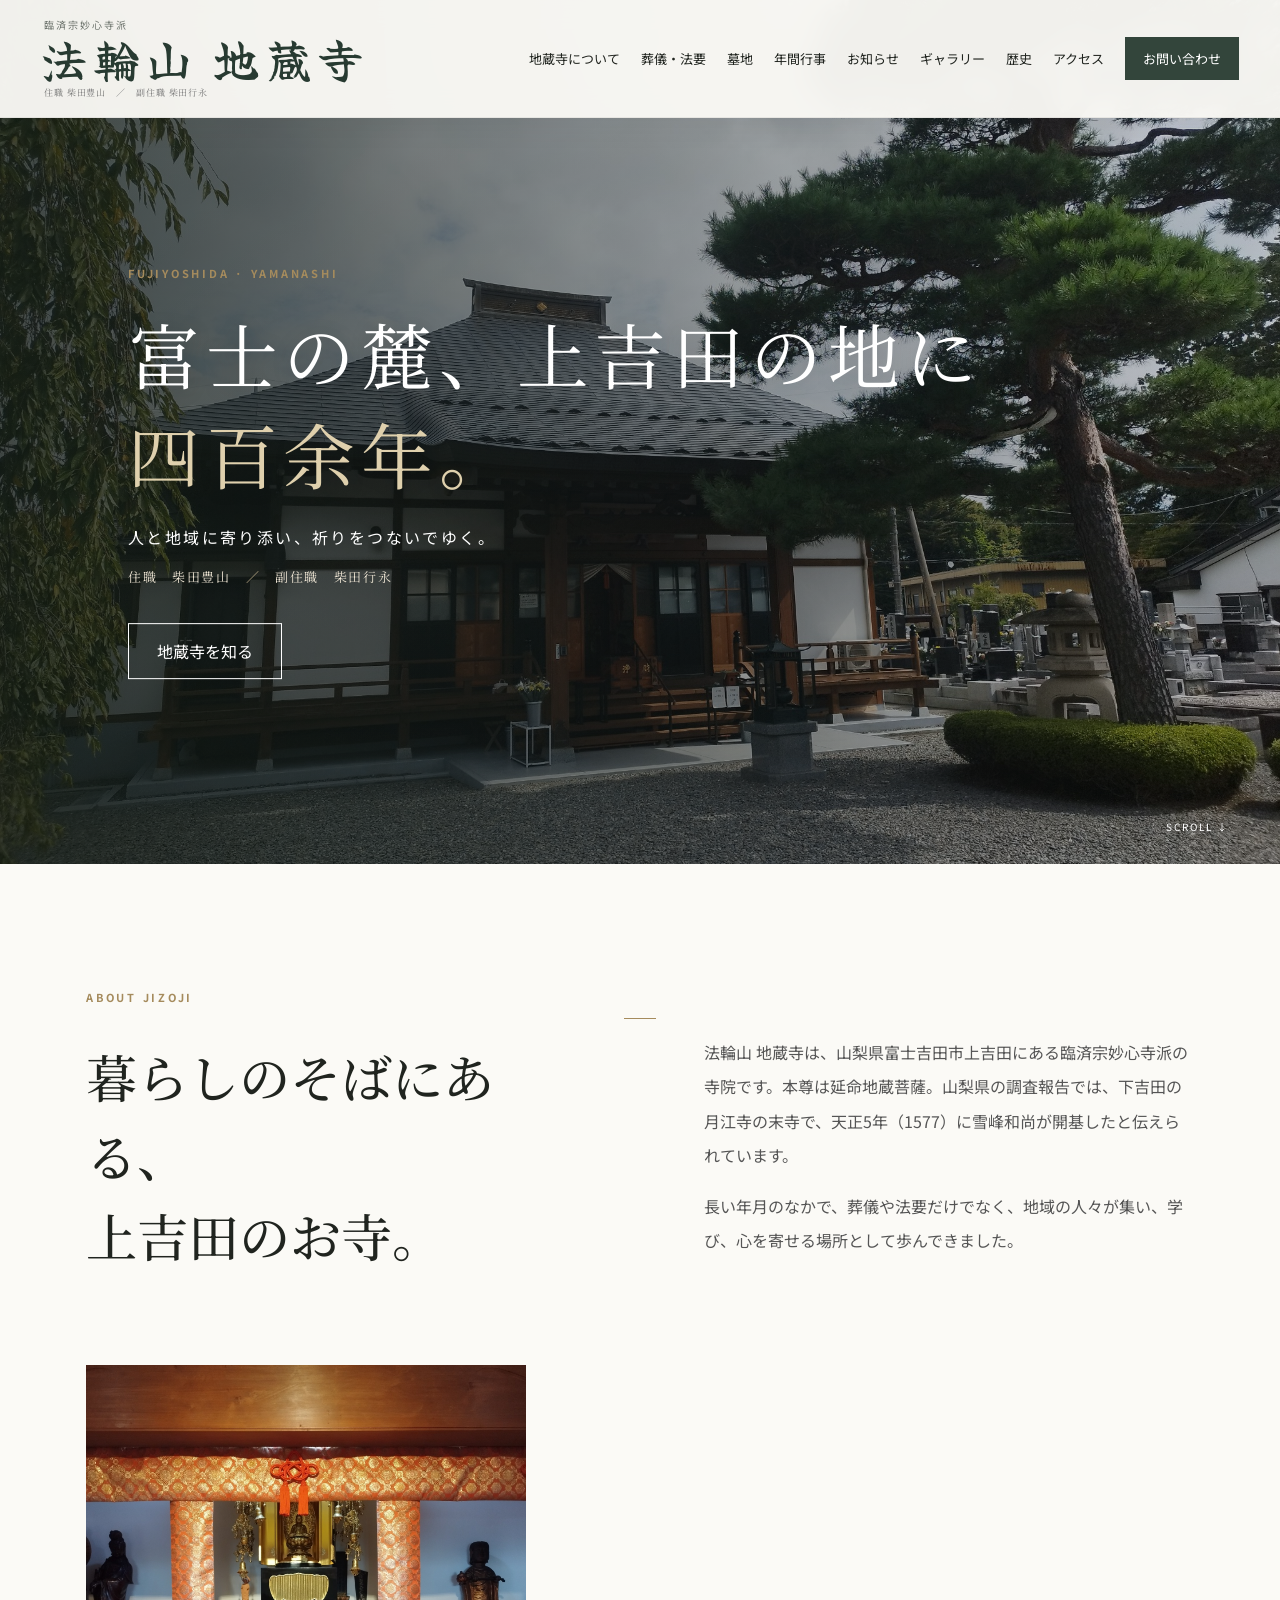
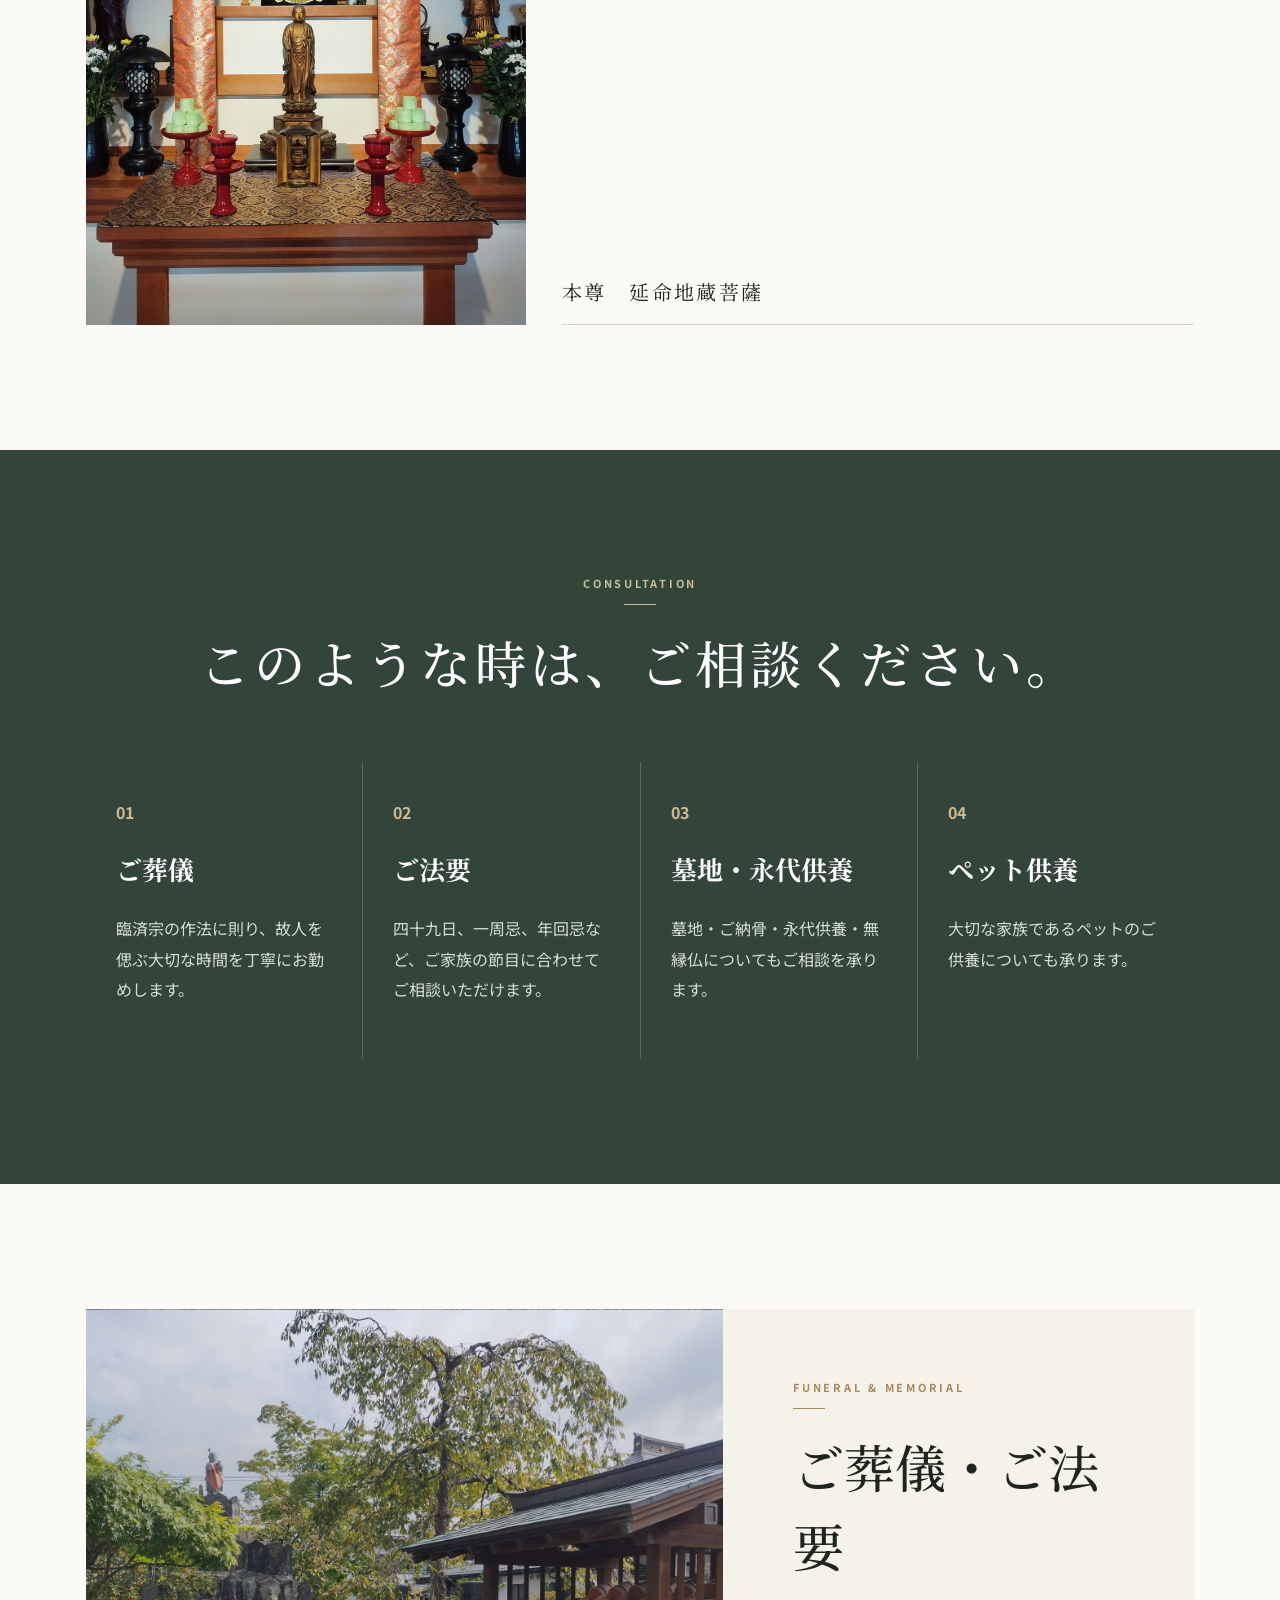
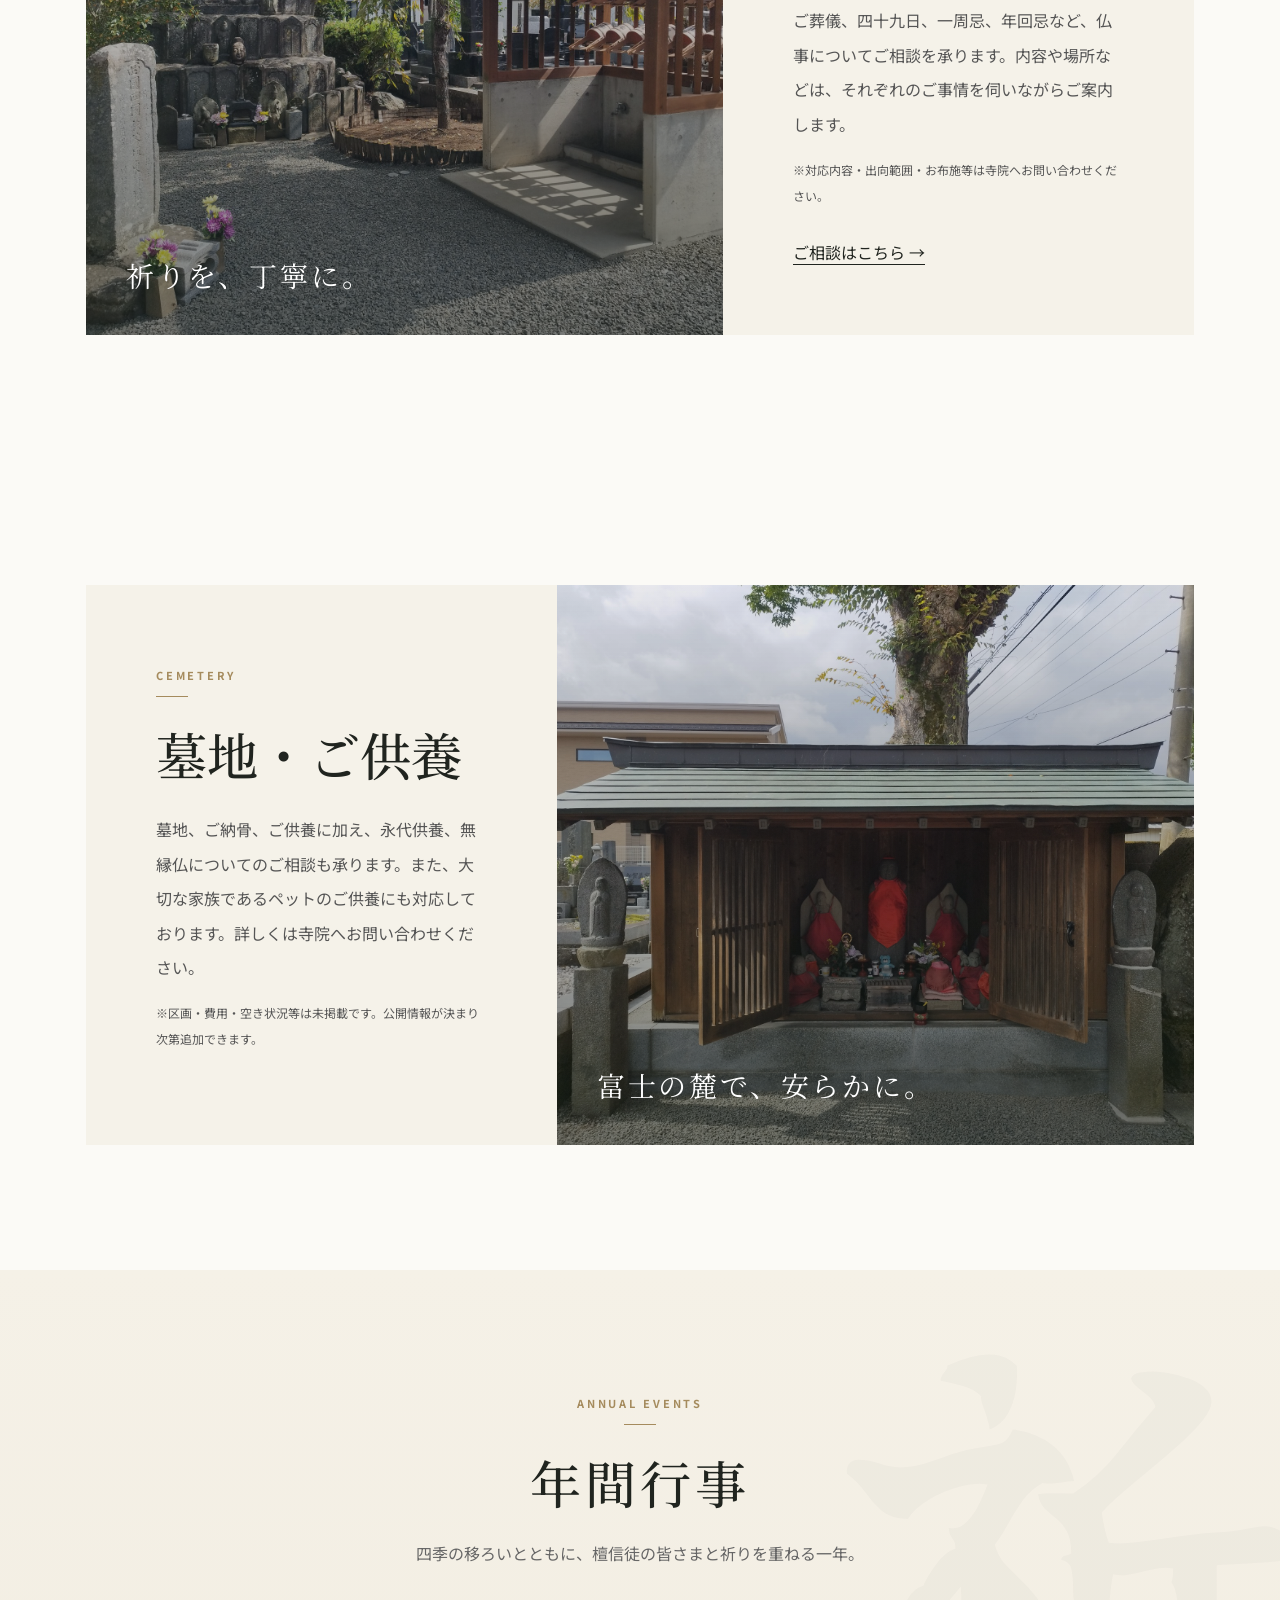
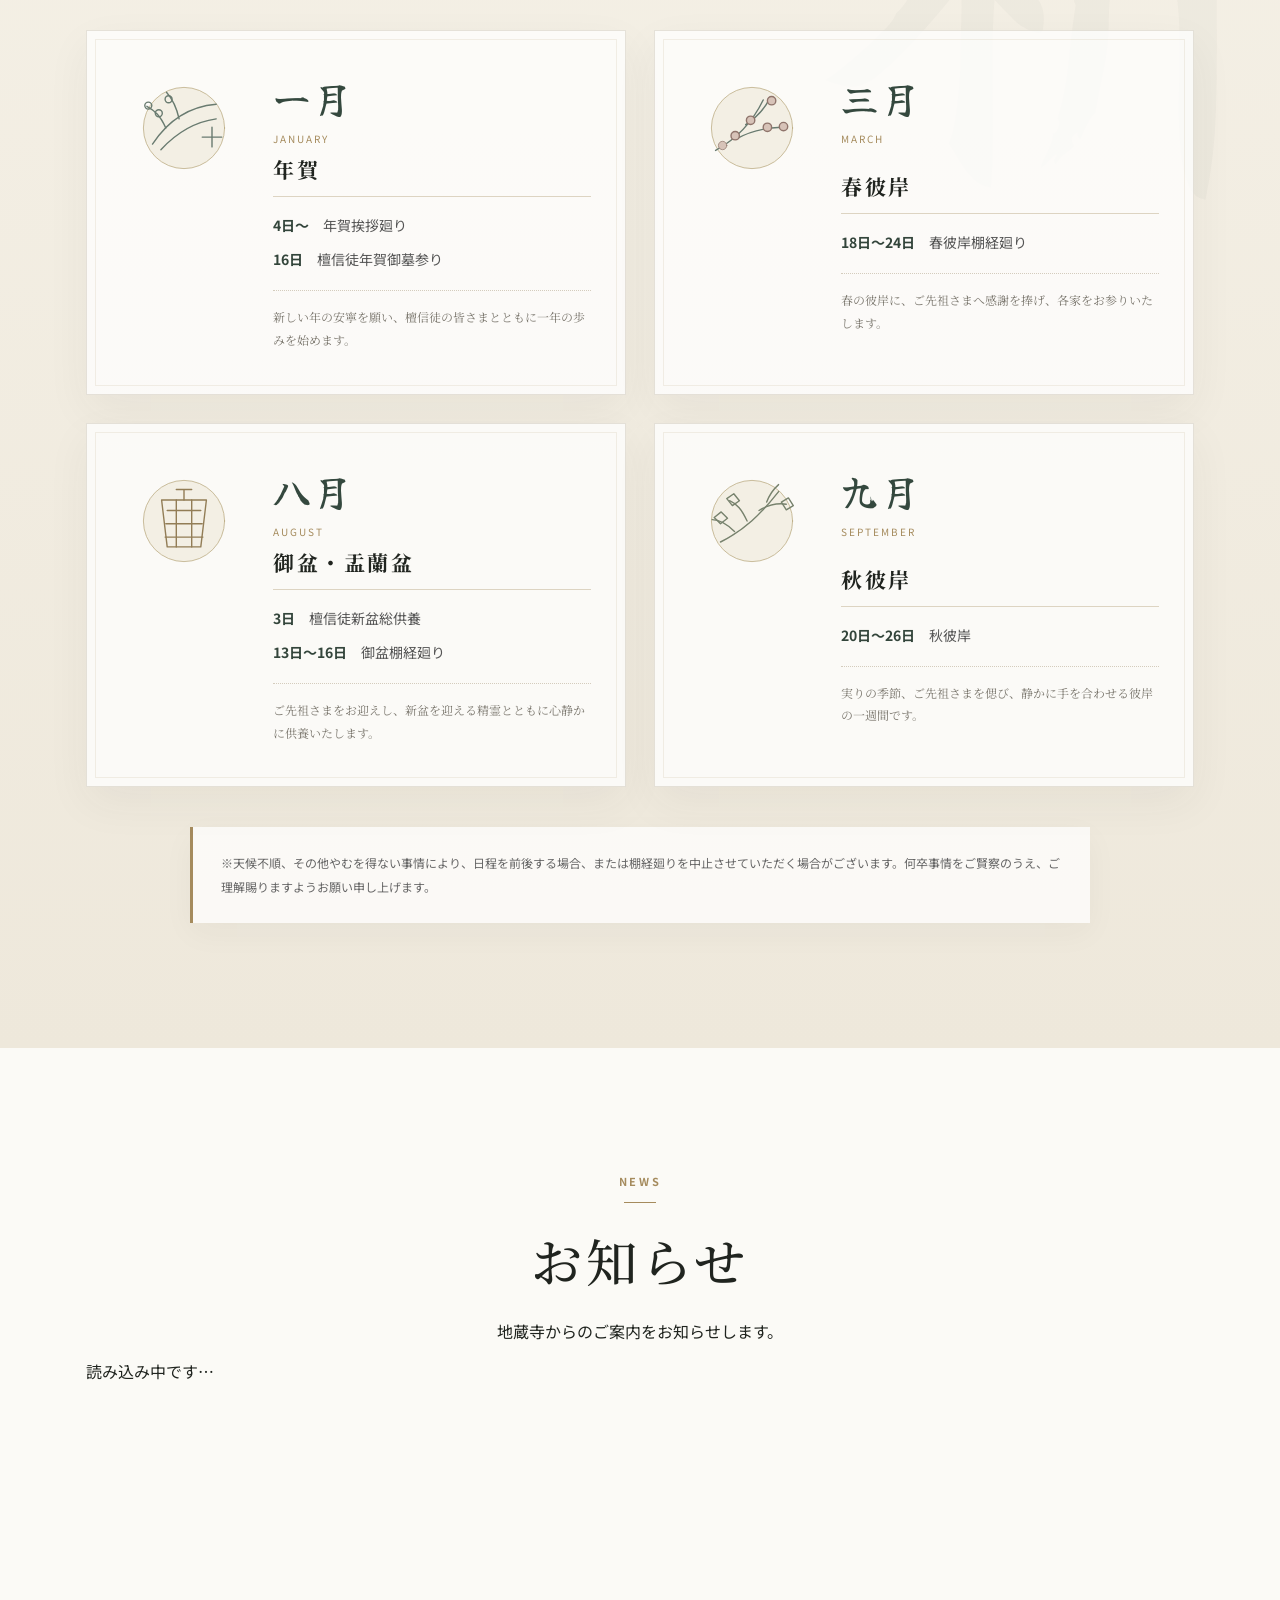
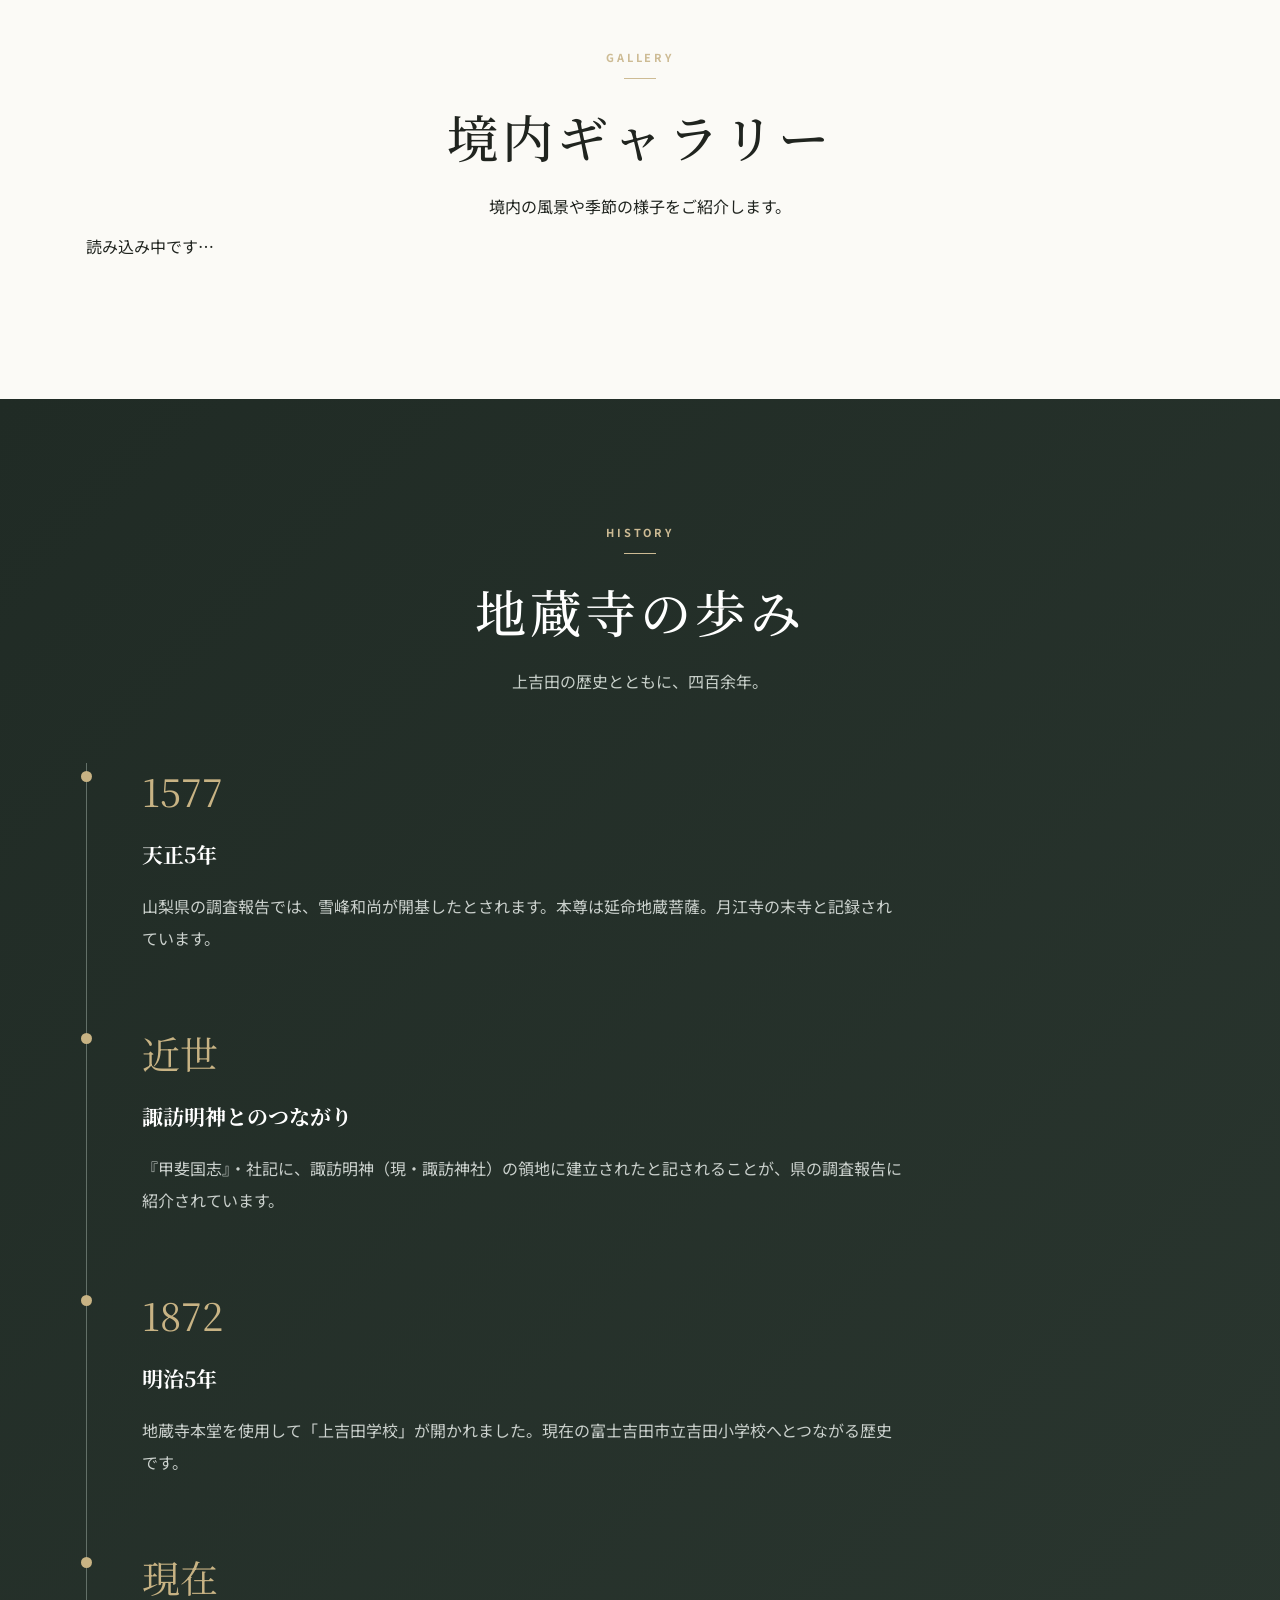
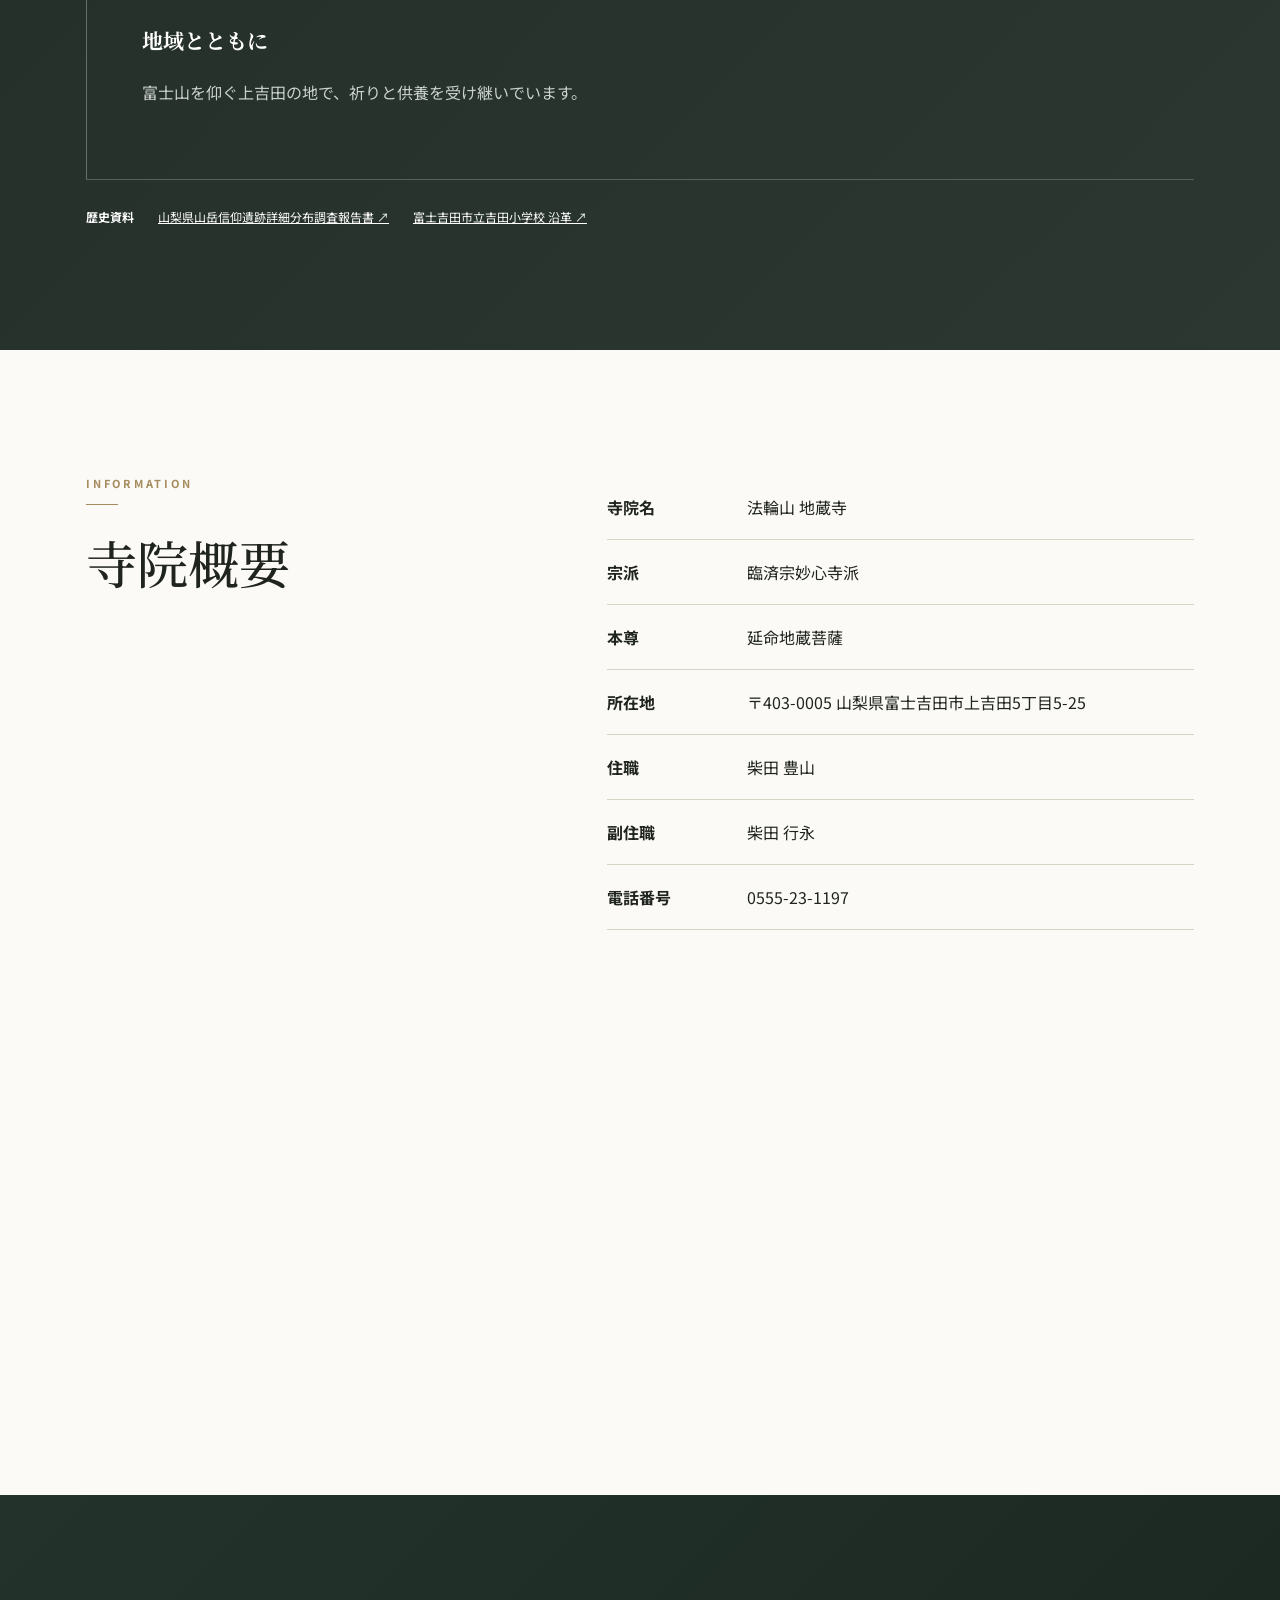
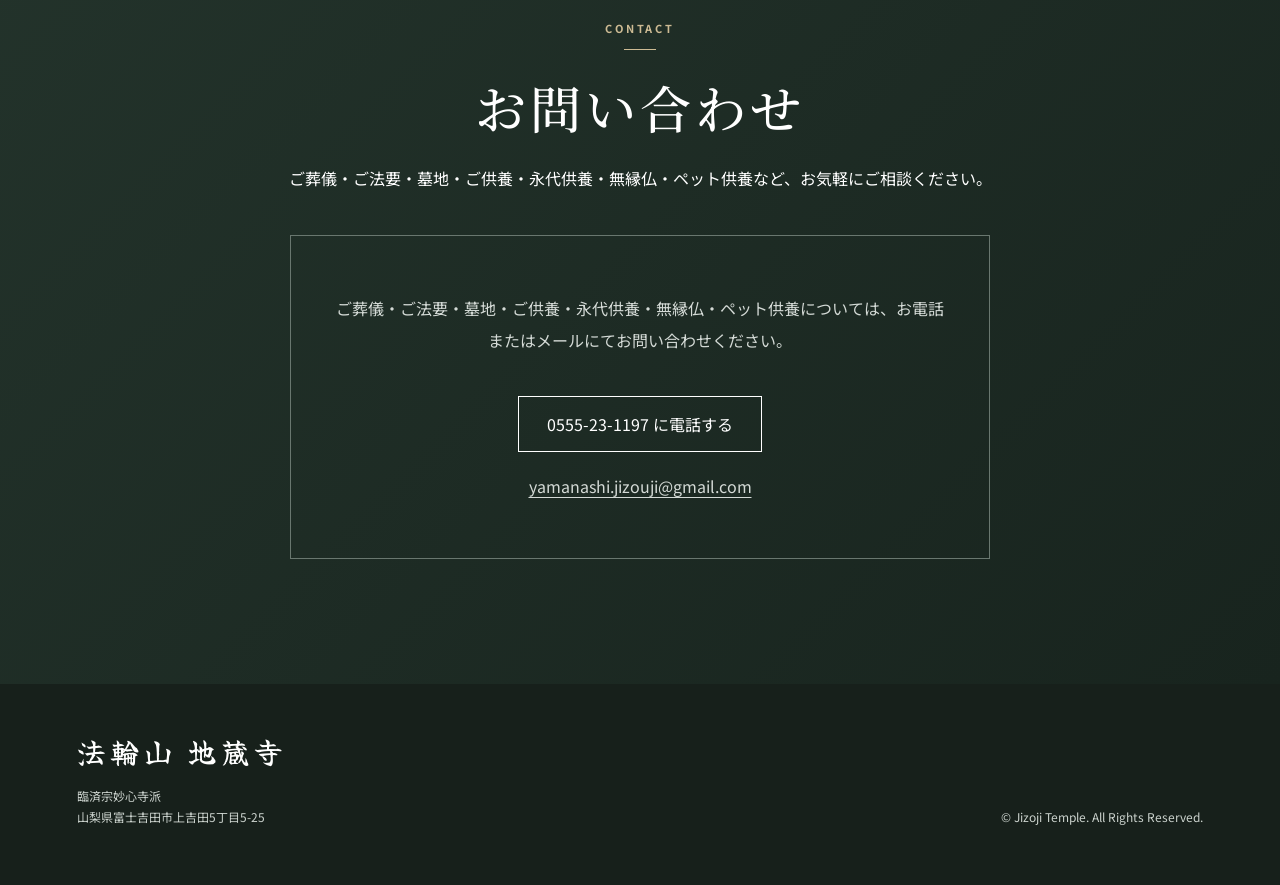
==== commit 3fde9efa: "Ver.14: お知らせ・ギャラリーを追加" ====
--- a/index.html
+++ b/index.html
@@ -43,7 +43,7 @@
 <link rel="stylesheet" href="style.css">
 </head>
 <body>
-<header class="site-header"><a class="brand" href="#top"><span>臨済宗妙心寺派</span><strong>法輪山 地蔵寺</strong><small>住職 柴田豊山　／　副住職 柴田行永</small></a><button class="menu" aria-label="メニュー">☰</button><nav><a href="#about">地蔵寺について</a><a href="#services">葬儀・法要</a><a href="#cemetery">墓地</a><a href="#events">年間行事</a><a href="#history">歴史</a><a href="#access">アクセス</a><a class="nav-cta" href="#contact">お問い合わせ</a></nav></header>
+<header class="site-header"><a class="brand" href="#top"><span>臨済宗妙心寺派</span><strong>法輪山 地蔵寺</strong><small>住職 柴田豊山　／　副住職 柴田行永</small></a><button class="menu" aria-label="メニュー">☰</button><nav><a href="#about">地蔵寺について</a><a href="#services">葬儀・法要</a><a href="#cemetery">墓地</a><a href="#events">年間行事</a><a href="#news">お知らせ</a><a href="#gallery">ギャラリー</a><a href="#history">歴史</a><a href="#access">アクセス</a><a class="nav-cta" href="#contact">お問い合わせ</a></nav></header>
 <main id="top">
 <section class="hero"><div class="hero-shade"></div><div class="hero-copy"><p class="eyebrow">FUJIYOSHIDA · YAMANASHI</p><h1>富士の麓、上吉田の地に<br><em>四百余年。</em></h1><p>人と地域に寄り添い、祈りをつないでゆく。</p><p class="hero-priests">住職　柴田豊山　<span>／</span>　副住職　柴田行永</p><a class="button light" href="#about">地蔵寺を知る</a></div><div class="scroll">SCROLL ↓</div></section>
 <section class="intro section" id="about"><div class="kicker">ABOUT JIZOJI</div><div class="two-col"><div><h2>暮らしのそばにある、<br>上吉田のお寺。</h2></div><div><p>法輪山 地蔵寺は、山梨県富士吉田市上吉田にある臨済宗妙心寺派の寺院です。本尊は延命地蔵菩薩。山梨県の調査報告では、下吉田の月江寺の末寺で、天正5年（1577）に雪峰和尚が開基したと伝えられています。</p><p>長い年月のなかで、葬儀や法要だけでなく、地域の人々が集い、学び、心を寄せる場所として歩んできました。</p></div></div><figure class="season-photo"><img src="images/honzon.jpg" alt="法輪山地蔵寺 本尊 延命地蔵菩薩"><figcaption>本尊　延命地蔵菩薩</figcaption></figure></section>
@@ -57,7 +57,8 @@
 <article><div class="event-illust obon" aria-hidden="true"><svg viewBox="0 0 180 140"><circle cx="90" cy="70" r="58"/><path d="M58 40h64l-8 67H66z"/><path d="M66 55h48M64 74h52M63 93h54M79 40v67M101 40v67"/><path d="M90 25v15M79 25h22"/></svg></div><div class="event-month"><span>八月</span><small>AUGUST</small></div><div class="event-copy"><h3>御盆・盂蘭盆</h3><p><strong>3日</strong>　檀信徒新盆総供養</p><p><strong>13日〜16日</strong>　御盆棚経廻り</p><p class="event-caption">ご先祖さまをお迎えし、新盆を迎える精霊とともに心静かに供養いたします。</p></div></article>
 <article><div class="event-illust autumn" aria-hidden="true"><svg viewBox="0 0 180 140"><circle cx="90" cy="70" r="58"/><path d="M45 100c34-17 57-39 83-72"/><path d="M65 85c-13-13-23-17-32-17M83 70c-8-17-14-24-25-29M100 55c13-8 25-11 39-9M111 43c4-11 9-18 17-25"/><path d="M36 65l10-8 9 9-10 8zM54 38l10-7 8 10-10 7zM132 43l10-6 7 11-10 6z"/></svg></div><div class="event-month"><span>九月</span><small>SEPTEMBER</small></div><div class="event-copy"><h3>秋彼岸</h3><p><strong>20日〜26日</strong>　秋彼岸</p><p class="event-caption">実りの季節、ご先祖さまを偲び、静かに手を合わせる彼岸の一週間です。</p></div></article>
 </div><p class="event-note">※天候不順、その他やむを得ない事情により、日程を前後する場合、または棚経廻りを中止させていただく場合がございます。何卒事情をご賢察のうえ、ご理解賜りますようお願い申し上げます。</p></div></section>
-<section class="history" id="history"><div class="section"><div class="center"><div class="kicker pale">HISTORY</div><h2>地蔵寺の歩み</h2><p class="lead">上吉田の歴史とともに、四百余年。</p></div><div class="timeline"><div><time>1577</time><h3>天正5年</h3><p>山梨県の調査報告では、雪峰和尚が開基したとされます。本尊は延命地蔵菩薩。月江寺の末寺と記録されています。</p></div><div><time>近世</time><h3>諏訪明神とのつながり</h3><p>『甲斐国志』・社記に、諏訪明神（現・諏訪神社）の領地に建立されたと記されることが、県の調査報告に紹介されています。</p></div><div><time>1872</time><h3>明治5年</h3><p>地蔵寺本堂を使用して「上吉田学校」が開かれました。現在の富士吉田市立吉田小学校へとつながる歴史です。</p></div><div><time>現在</time><h3>地域とともに</h3><p>富士山を仰ぐ上吉田の地で、祈りと供養を受け継いでいます。</p></div></div><div class="sources"><strong>歴史資料</strong><a href="https://sitereports.nabunken.go.jp/files/attach/8/8891/6743_1_%E5%B1%B1%E6%A2%A8%E7%9C%8C%E5%B1%B1%E5%B2%B3%E4%BF%A1%E4%BB%B0%E9%81%BA%E8%B7%A1%E8%A9%B3%E7%B4%B0%E5%88%86%E5%B8%83%E8%AA%BF%E6%9F%BB%E5%A0%B1%E5%91%8A%E6%9B%B8.pdf" target="_blank">山梨県山岳信仰遺跡詳細分布調査報告書 ↗</a><a href="https://www.city.fujiyoshida.yamanashi.jp/site/kyoiku/1126.html" target="_blank">富士吉田市立吉田小学校 沿革 ↗</a></div></div></section>
+<section class="news-section section" id="news"><div class="center"><div class="kicker">NEWS</div><h2>お知らせ</h2><p class="lead">地蔵寺からのご案内をお知らせします。</p></div><div id="news-list" class="news-list"><p class="cms-loading">読み込み中です…</p></div></section>
+<section class="gallery-section" id="gallery"><div class="section"><div class="center"><div class="kicker pale">GALLERY</div><h2>境内ギャラリー</h2><p class="lead">境内の風景や季節の様子をご紹介します。</p></div><div id="gallery-grid" class="gallery-grid"><p class="cms-loading">読み込み中です…</p></div></div></section><section class="history" id="history"><div class="section"><div class="center"><div class="kicker pale">HISTORY</div><h2>地蔵寺の歩み</h2><p class="lead">上吉田の歴史とともに、四百余年。</p></div><div class="timeline"><div><time>1577</time><h3>天正5年</h3><p>山梨県の調査報告では、雪峰和尚が開基したとされます。本尊は延命地蔵菩薩。月江寺の末寺と記録されています。</p></div><div><time>近世</time><h3>諏訪明神とのつながり</h3><p>『甲斐国志』・社記に、諏訪明神（現・諏訪神社）の領地に建立されたと記されることが、県の調査報告に紹介されています。</p></div><div><time>1872</time><h3>明治5年</h3><p>地蔵寺本堂を使用して「上吉田学校」が開かれました。現在の富士吉田市立吉田小学校へとつながる歴史です。</p></div><div><time>現在</time><h3>地域とともに</h3><p>富士山を仰ぐ上吉田の地で、祈りと供養を受け継いでいます。</p></div></div><div class="sources"><strong>歴史資料</strong><a href="https://sitereports.nabunken.go.jp/files/attach/8/8891/6743_1_%E5%B1%B1%E6%A2%A8%E7%9C%8C%E5%B1%B1%E5%B2%B3%E4%BF%A1%E4%BB%B0%E9%81%BA%E8%B7%A1%E8%A9%B3%E7%B4%B0%E5%88%86%E5%B8%83%E8%AA%BF%E6%9F%BB%E5%A0%B1%E5%91%8A%E6%9B%B8.pdf" target="_blank">山梨県山岳信仰遺跡詳細分布調査報告書 ↗</a><a href="https://www.city.fujiyoshida.yamanashi.jp/site/kyoiku/1126.html" target="_blank">富士吉田市立吉田小学校 沿革 ↗</a></div></div></section>
 <section class="section info" id="access"><div><div class="kicker">INFORMATION</div><h2>寺院概要</h2></div><dl><dt>寺院名</dt><dd>法輪山 地蔵寺</dd><dt>宗派</dt><dd>臨済宗妙心寺派</dd><dt>本尊</dt><dd>延命地蔵菩薩</dd><dt>所在地</dt><dd>〒403-0005 山梨県富士吉田市上吉田5丁目5-25</dd><dt>住職</dt><dd>柴田 豊山</dd><dt>副住職</dt><dd>柴田 行永</dd><dt>電話番号</dt><dd><a href="tel:0555231197">0555-23-1197</a></dd></dl></section>
 <section class="map"><iframe title="地蔵寺 地図" src="https://www.google.com/maps?q=%E5%B1%B1%E6%A2%A8%E7%9C%8C%E5%AF%8C%E5%A3%AB%E5%90%89%E7%94%B0%E5%B8%82%E4%B8%8A%E5%90%89%E7%94%B05%E4%B8%81%E7%9B%AE5-25&output=embed" loading="lazy"></iframe></section>
 <section class="contact" id="contact"><div class="section"><div class="center"><div class="kicker pale">CONTACT</div><h2>お問い合わせ</h2><p>ご葬儀・ご法要・墓地・ご供養・永代供養・無縁仏・ペット供養など、お気軽にご相談ください。</p></div><div class="contact-box"><p>ご葬儀・ご法要・墓地・ご供養・永代供養・無縁仏・ペット供養については、お電話またはメールにてお問い合わせください。</p><a class="button light" href="tel:0555231197">0555-23-1197 に電話する</a><p style="margin-top:18px"><a href="mailto:yamanashi.jizouji@gmail.com" style="color:inherit;text-decoration:underline;text-underline-offset:4px">yamanashi.jizouji@gmail.com</a></p></div></div></section>
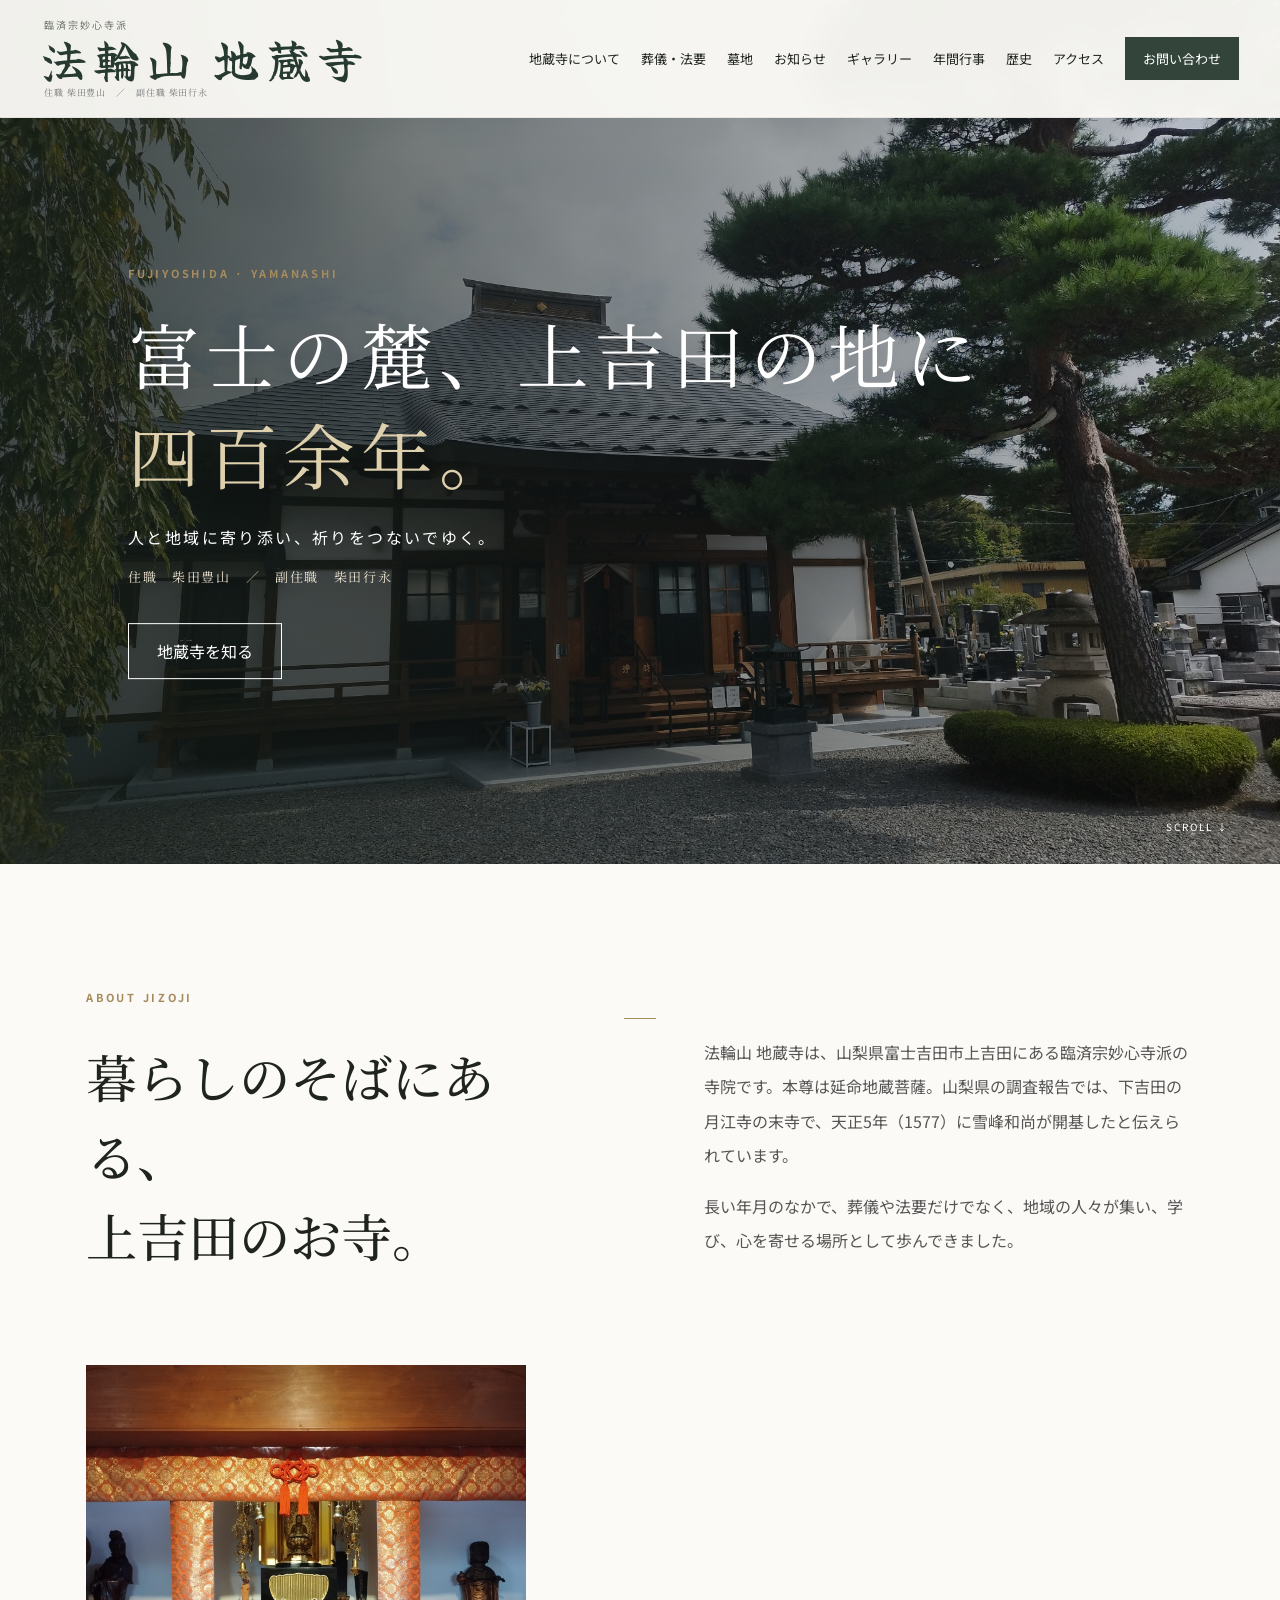
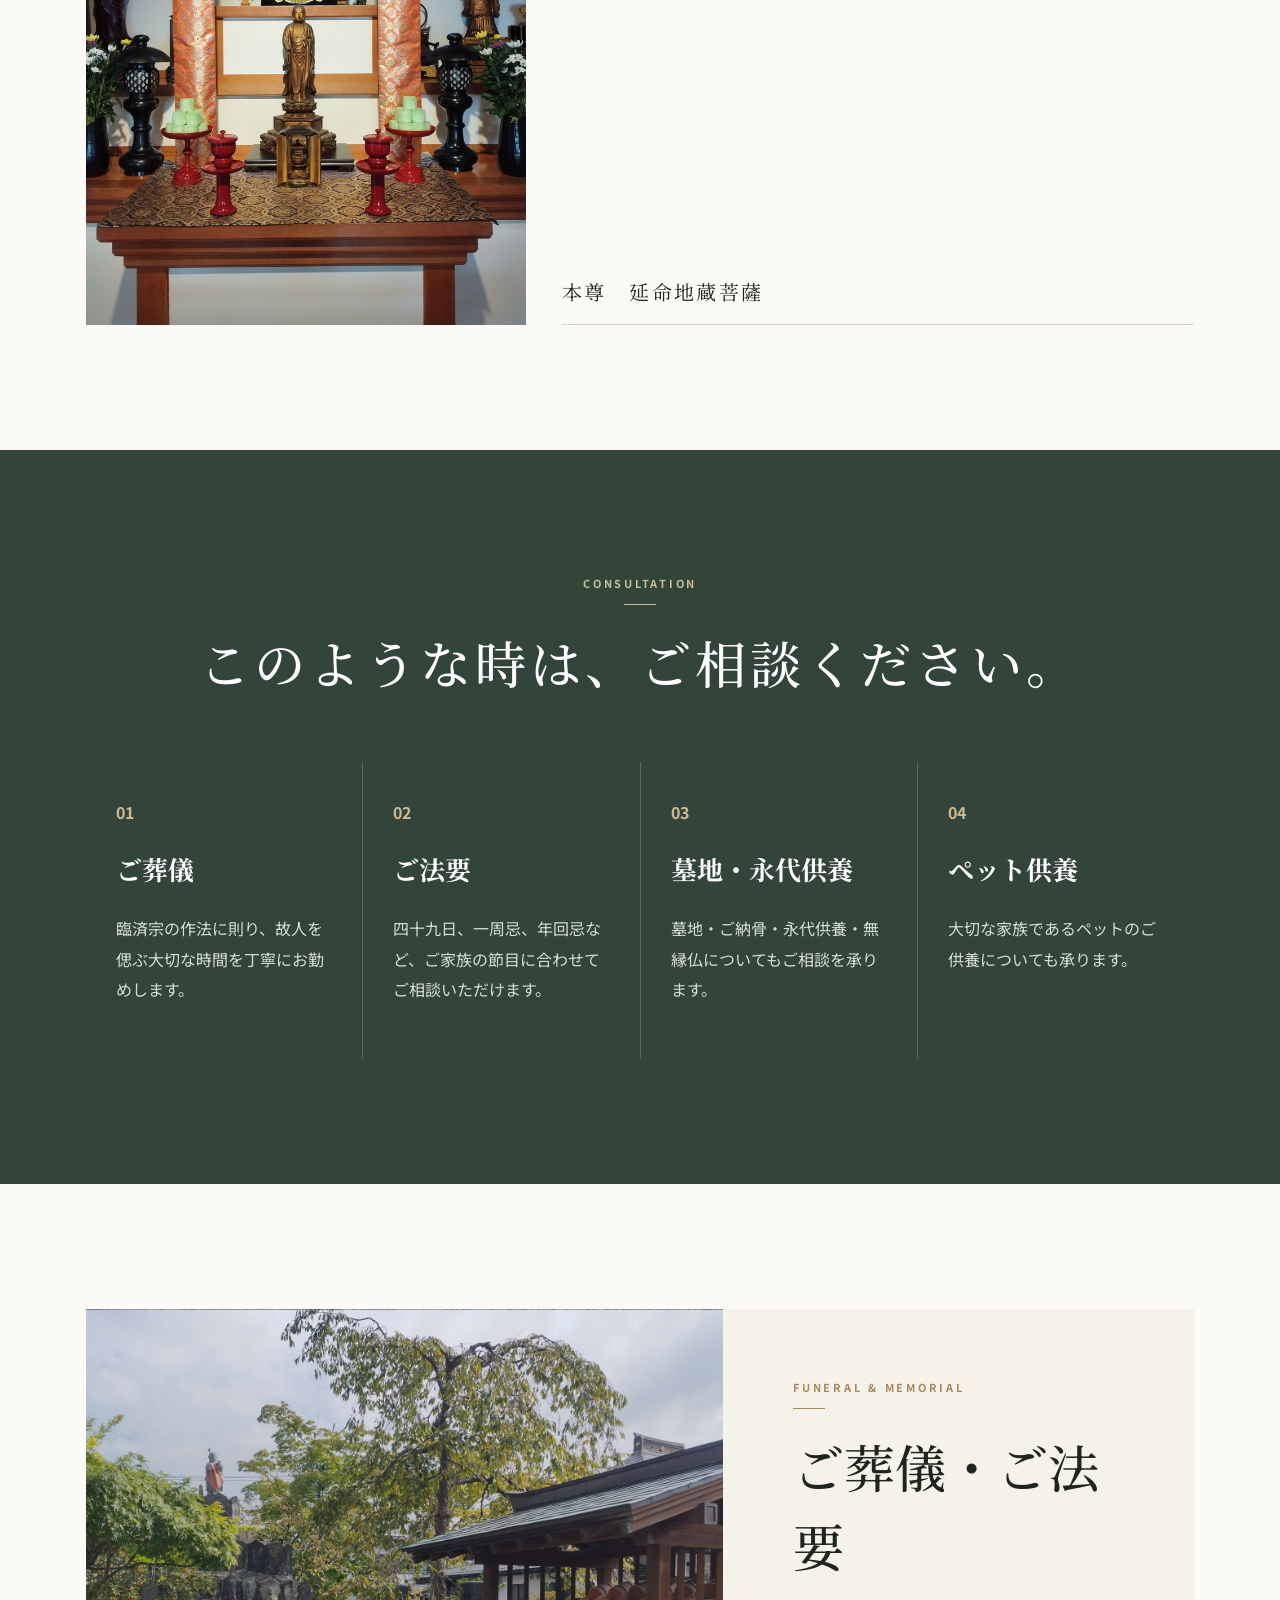
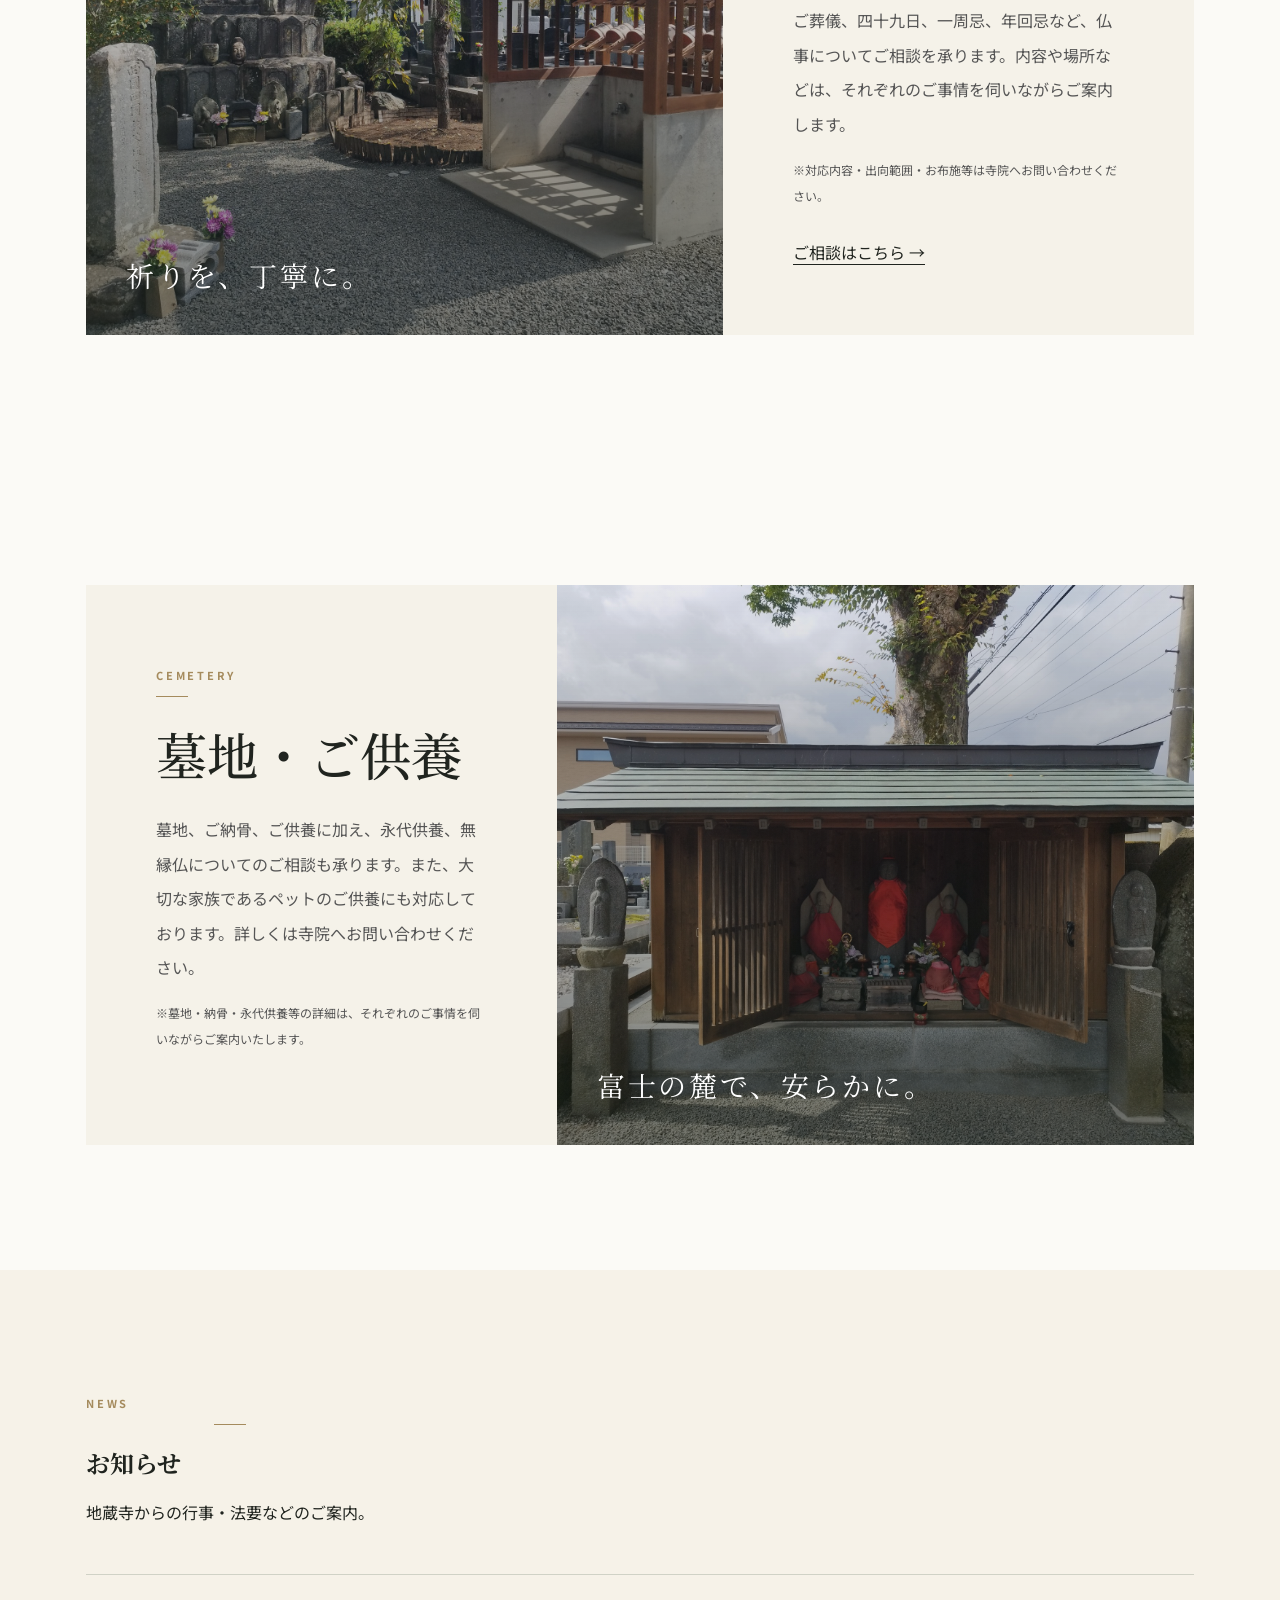
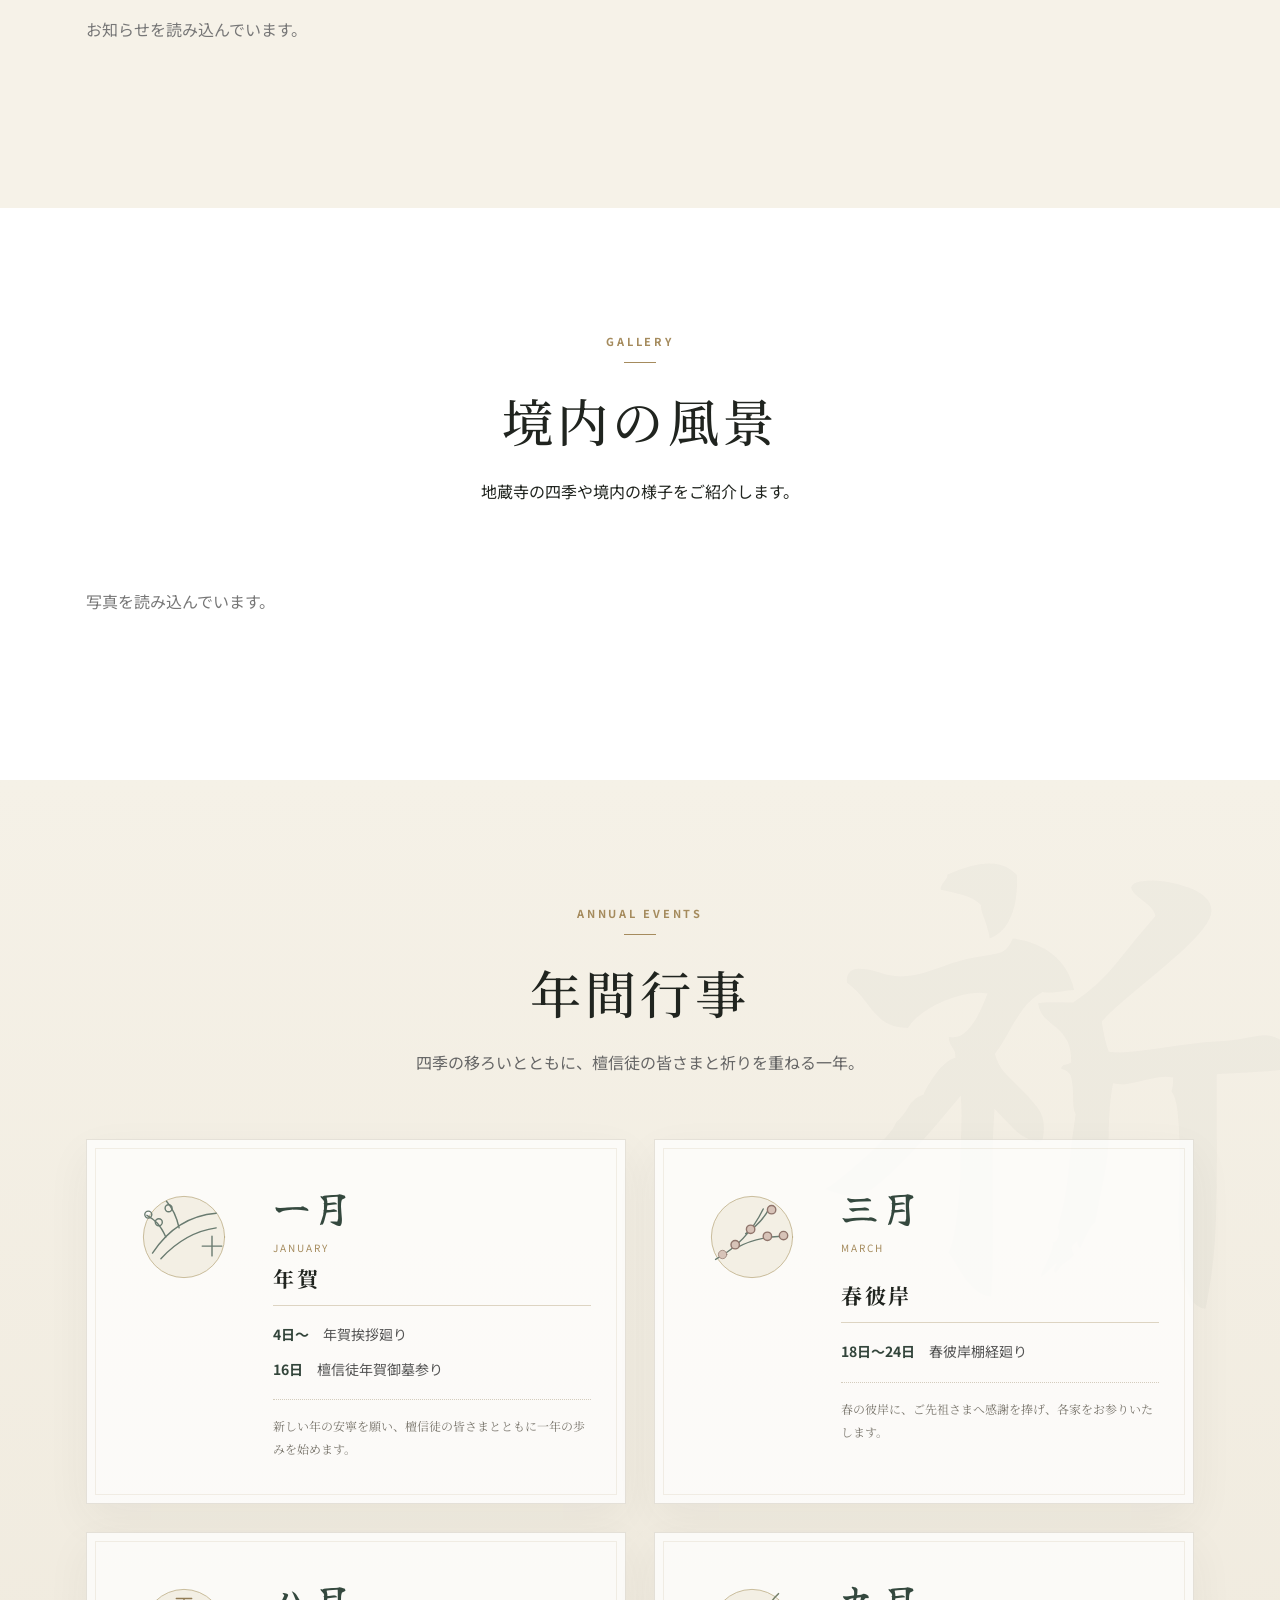
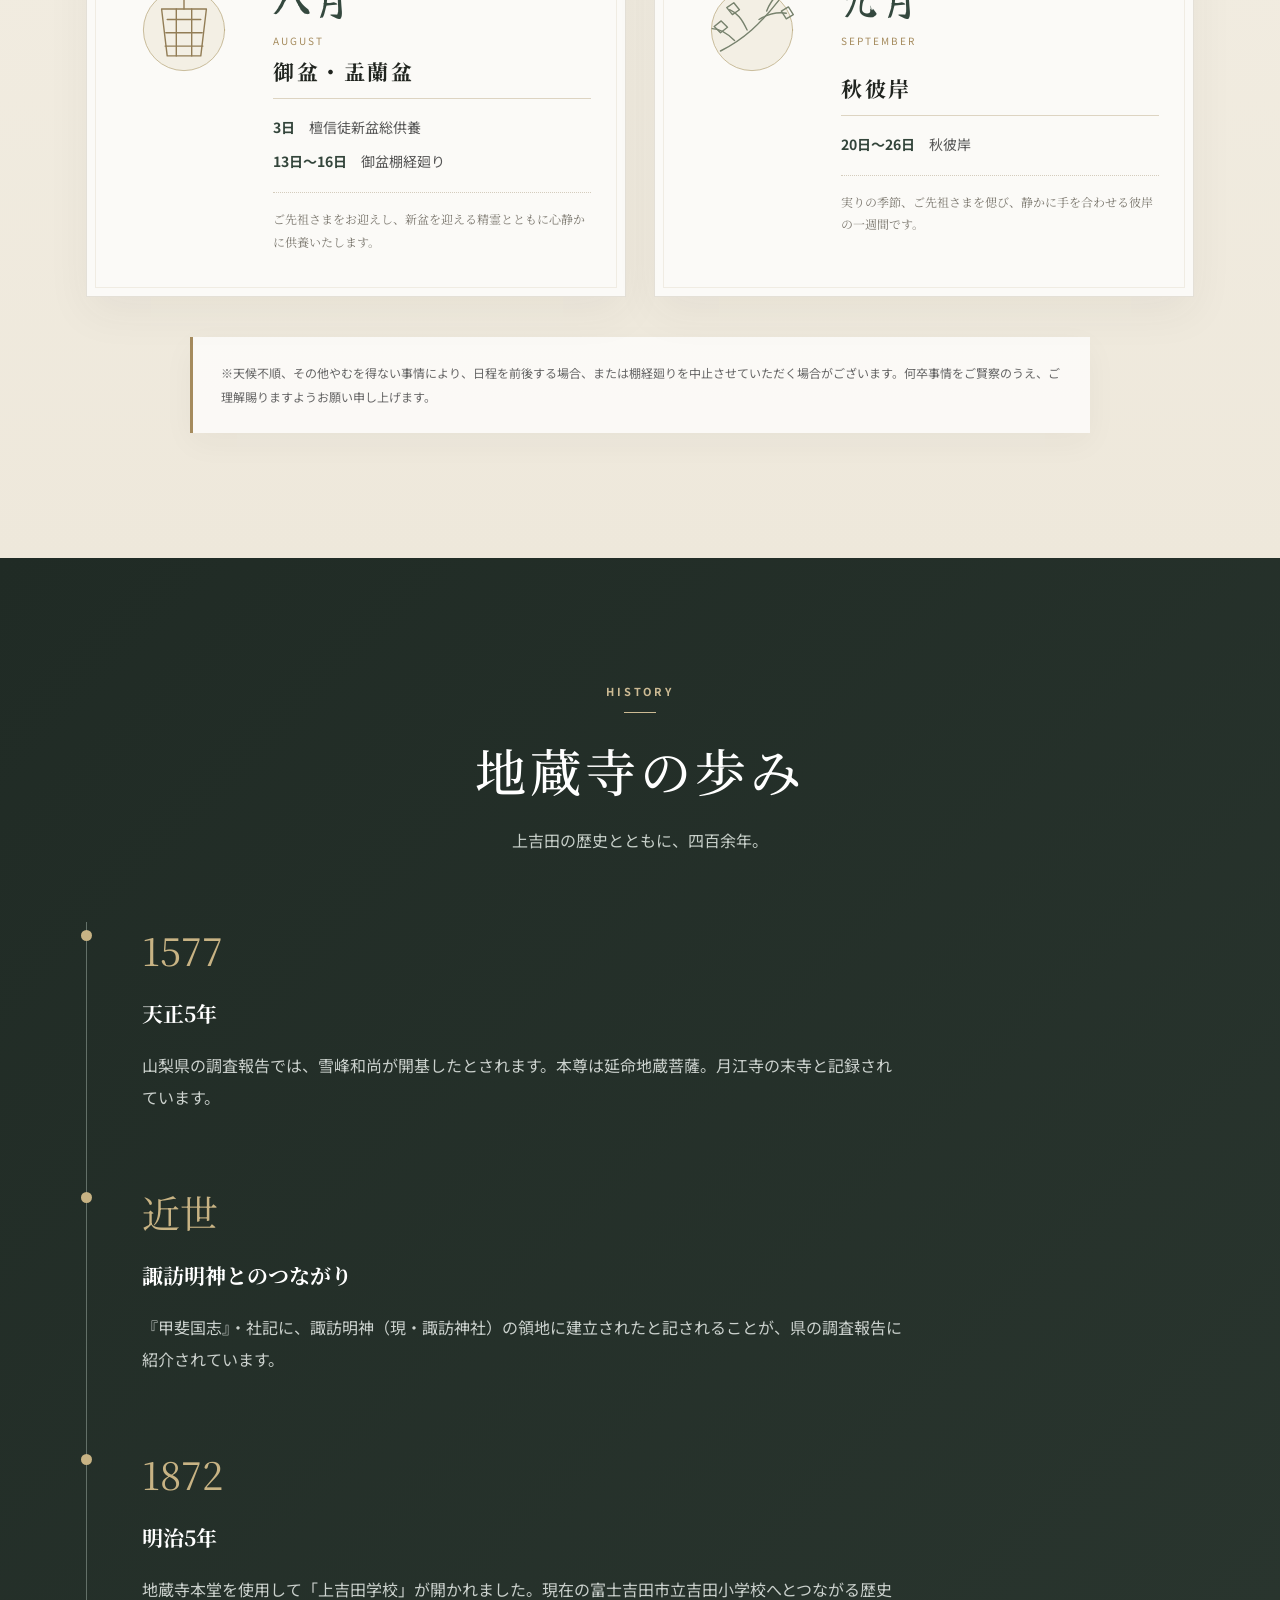
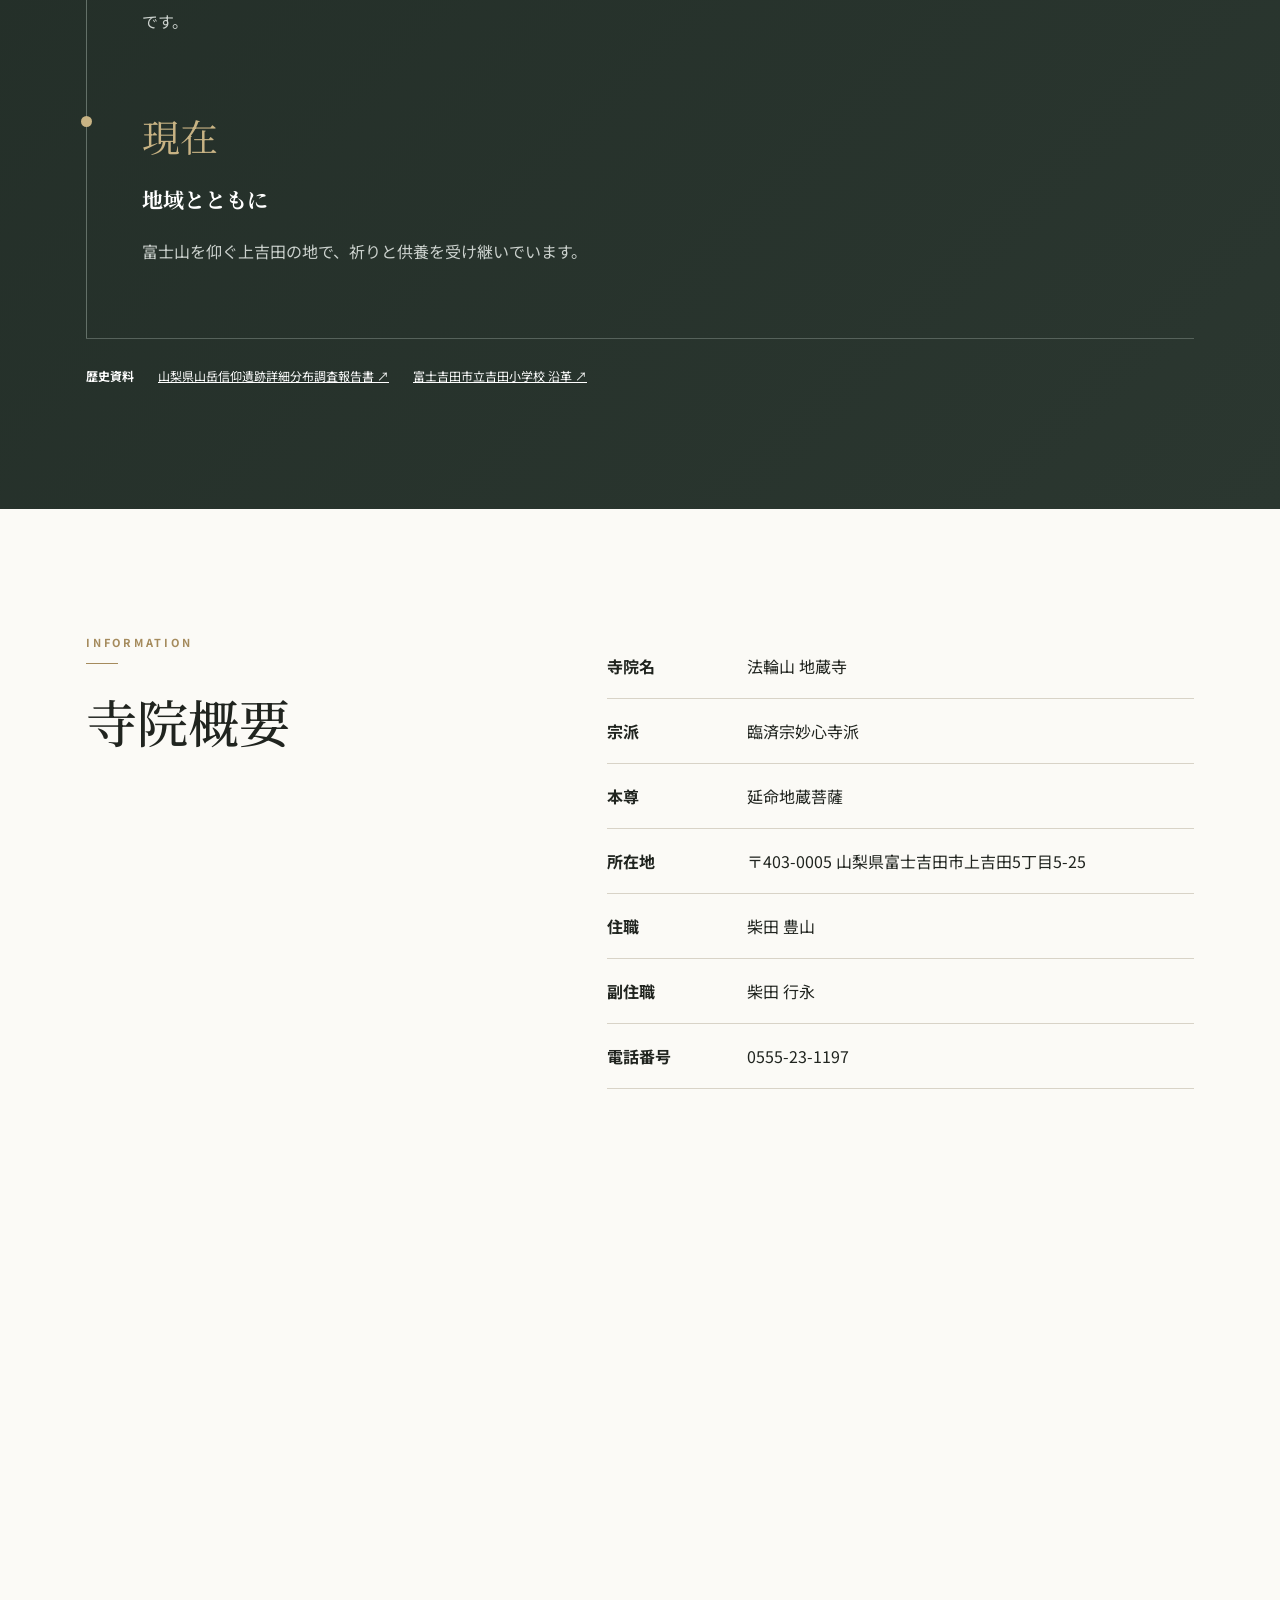
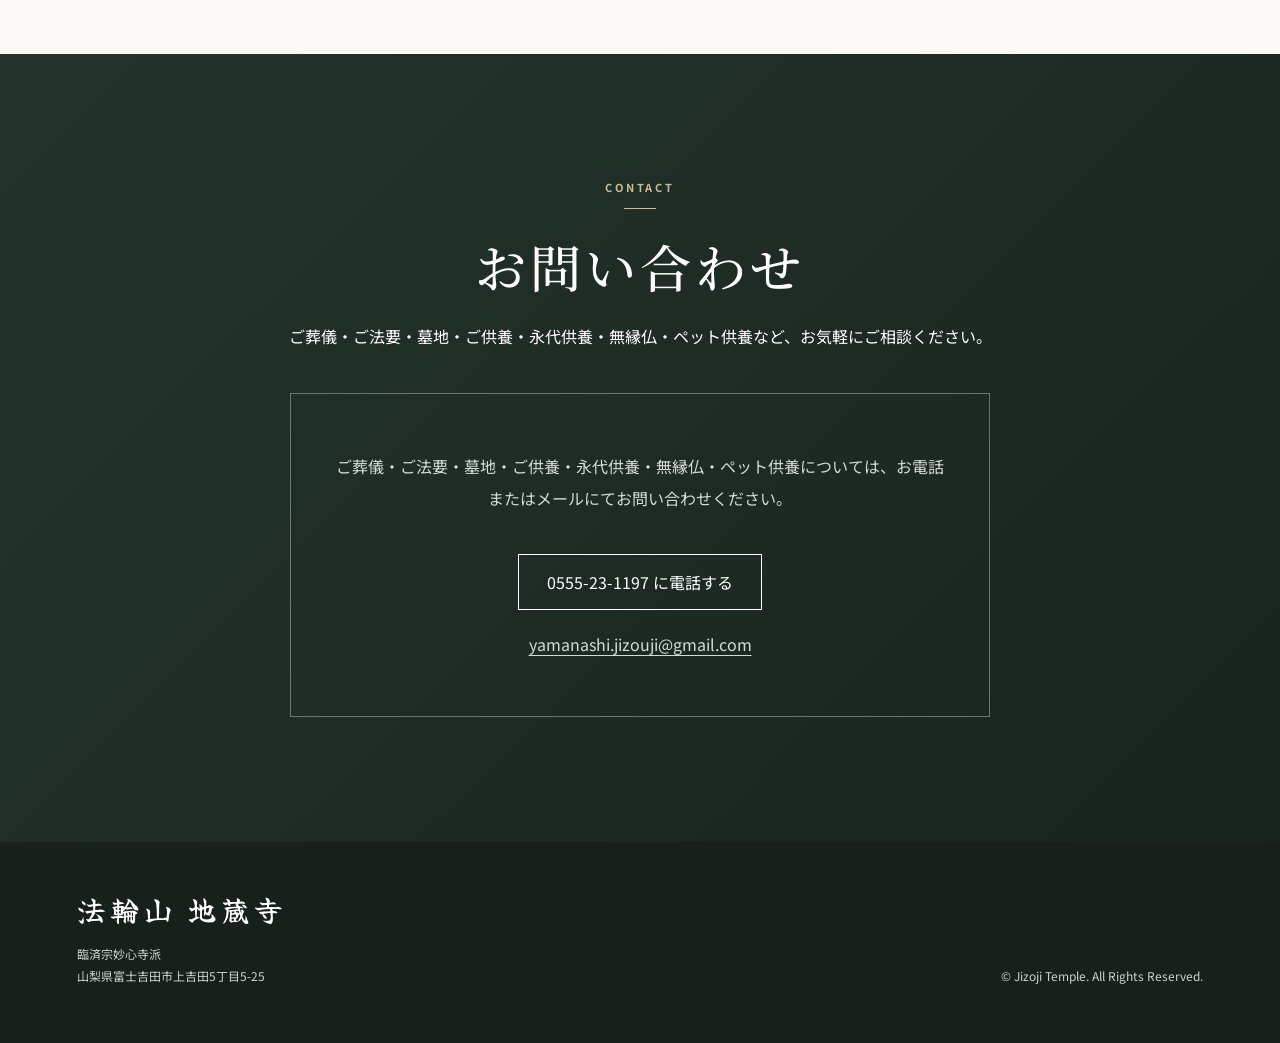
==== commit 80196ab7: "Add files via upload" ====
--- a/index.html
+++ b/index.html
@@ -2,15 +2,15 @@
 <html lang="ja">
 <head>
 <meta charset="utf-8"><meta name="viewport" content="width=device-width,initial-scale=1">
-<title>法輪山 地蔵寺｜山梨県富士吉田市上吉田の臨済宗妙心寺派寺院</title>
-<meta name="description" content="山梨県富士吉田市上吉田の臨済宗妙心寺派 法輪山地蔵寺公式サイト。本尊は延命地蔵菩薩。葬儀・法要・墓地・ペット供養・無縁仏・永代供養などのご相談、年間行事、寺院の歴史、アクセスをご案内します。">
+<title>法輪山 地蔵寺 公式サイト｜山梨県富士吉田市の臨済宗妙心寺派寺院</title>
+<meta name="description" content="山梨県富士吉田市上吉田の臨済宗妙心寺派・法輪山地蔵寺の公式サイト。本尊は延命地蔵菩薩。葬儀・法要・墓地・納骨・永代供養・無縁仏・ペット供養などのご相談、年間行事、歴史、アクセスをご案内します。">
 <meta name="robots" content="index,follow,max-image-preview:large">
 <meta name="theme-color" content="#173b2b">
 <meta property="og:type" content="website">
 <meta property="og:locale" content="ja_JP">
 <meta property="og:site_name" content="法輪山 地蔵寺">
-<meta property="og:title" content="法輪山 地蔵寺｜山梨県富士吉田市">
-<meta property="og:description" content="富士の麓、上吉田の地に四百余年。臨済宗妙心寺派 法輪山地蔵寺の公式サイトです。">
+<meta property="og:title" content="法輪山 地蔵寺 公式サイト｜山梨県富士吉田市">
+<meta property="og:description" content="富士の麓、上吉田の地に四百余年。延命地蔵菩薩をご本尊とする臨済宗妙心寺派・法輪山地蔵寺の公式サイトです。">
 <meta property="og:url" content="https://yamanashi-jizouji.github.io/">
 <meta property="og:image" content="https://yamanashi-jizouji.github.io/images/hondo.jpg">
 <meta name="twitter:card" content="summary_large_image">
@@ -21,8 +21,9 @@
   "@context": "https://schema.org",
   "@type": ["BuddhistTemple", "Organization"],
   "name": "法輪山 地蔵寺",
+  "legalName": "法輪山 地蔵寺",
   "alternateName": "地蔵寺",
-  "description": "山梨県富士吉田市上吉田の臨済宗妙心寺派寺院。本尊は延命地蔵菩薩。葬儀・法要・墓地・ペット供養・無縁仏・永代供養のご相談を承ります。",
+  "description": "山梨県富士吉田市上吉田の臨済宗妙心寺派寺院。本尊は延命地蔵菩薩。葬儀・法要・墓地・納骨・永代供養・無縁仏・ペット供養のご相談を承ります。",
   "telephone": "+81-555-23-1197",
   "email": "yamanashi.jizouji@gmail.com",
   "address": {
@@ -35,7 +36,8 @@
   },
   "url": "https://yamanashi-jizouji.github.io/",
   "image": ["https://yamanashi-jizouji.github.io/images/hondo.jpg", "https://yamanashi-jizouji.github.io/images/honzon.jpg", "https://yamanashi-jizouji.github.io/images/jizo-do.jpg", "https://yamanashi-jizouji.github.io/images/keidai.jpg"],
-  "foundingDate": "1577"
+  "foundingDate": "1577",
+  "keywords": "法輪山地蔵寺, 地蔵寺, 富士吉田, 臨済宗妙心寺派, 延命地蔵菩薩, 葬儀, 法要, 墓地, 納骨, 永代供養, 無縁仏, ペット供養"
 }
 </script>
 <link rel="preconnect" href="https://fonts.googleapis.com"><link rel="preconnect" href="https://fonts.gstatic.com" crossorigin>
@@ -43,13 +45,16 @@
 <link rel="stylesheet" href="style.css">
 </head>
 <body>
-<header class="site-header"><a class="brand" href="#top"><span>臨済宗妙心寺派</span><strong>法輪山 地蔵寺</strong><small>住職 柴田豊山　／　副住職 柴田行永</small></a><button class="menu" aria-label="メニュー">☰</button><nav><a href="#about">地蔵寺について</a><a href="#services">葬儀・法要</a><a href="#cemetery">墓地</a><a href="#events">年間行事</a><a href="#news">お知らせ</a><a href="#gallery">ギャラリー</a><a href="#history">歴史</a><a href="#access">アクセス</a><a class="nav-cta" href="#contact">お問い合わせ</a></nav></header>
+<header class="site-header"><a class="brand" href="#top"><span>臨済宗妙心寺派</span><strong>法輪山 地蔵寺</strong><small>住職 柴田豊山　／　副住職 柴田行永</small></a><button class="menu" aria-label="メニュー">☰</button><nav><a href="#about">地蔵寺について</a><a href="#services">葬儀・法要</a><a href="#cemetery">墓地</a><a href="#news">お知らせ</a><a href="#gallery">ギャラリー</a><a href="#events">年間行事</a><a href="#history">歴史</a><a href="#access">アクセス</a><a class="nav-cta" href="#contact">お問い合わせ</a></nav></header>
 <main id="top">
 <section class="hero"><div class="hero-shade"></div><div class="hero-copy"><p class="eyebrow">FUJIYOSHIDA · YAMANASHI</p><h1>富士の麓、上吉田の地に<br><em>四百余年。</em></h1><p>人と地域に寄り添い、祈りをつないでゆく。</p><p class="hero-priests">住職　柴田豊山　<span>／</span>　副住職　柴田行永</p><a class="button light" href="#about">地蔵寺を知る</a></div><div class="scroll">SCROLL ↓</div></section>
 <section class="intro section" id="about"><div class="kicker">ABOUT JIZOJI</div><div class="two-col"><div><h2>暮らしのそばにある、<br>上吉田のお寺。</h2></div><div><p>法輪山 地蔵寺は、山梨県富士吉田市上吉田にある臨済宗妙心寺派の寺院です。本尊は延命地蔵菩薩。山梨県の調査報告では、下吉田の月江寺の末寺で、天正5年（1577）に雪峰和尚が開基したと伝えられています。</p><p>長い年月のなかで、葬儀や法要だけでなく、地域の人々が集い、学び、心を寄せる場所として歩んできました。</p></div></div><figure class="season-photo"><img src="images/honzon.jpg" alt="法輪山地蔵寺 本尊 延命地蔵菩薩"><figcaption>本尊　延命地蔵菩薩</figcaption></figure></section>
 <section class="needs"><div class="section"><div class="center"><div class="kicker pale">CONSULTATION</div><h2>このような時は、ご相談ください。</h2></div><div class="cards"><article><b>01</b><h3>ご葬儀</h3><p>臨済宗の作法に則り、故人を偲ぶ大切な時間を丁寧にお勤めします。</p></article><article><b>02</b><h3>ご法要</h3><p>四十九日、一周忌、年回忌など、ご家族の節目に合わせてご相談いただけます。</p></article><article><b>03</b><h3>墓地・永代供養</h3><p>墓地・ご納骨・永代供養・無縁仏についてもご相談を承ります。</p></article><article><b>04</b><h3>ペット供養</h3><p>大切な家族であるペットのご供養についても承ります。</p></article></div></div></section>
 <section class="section" id="services"><div class="split-panel"><div class="visual temple"><span>祈りを、丁寧に。</span></div><div class="panel-copy"><div class="kicker">FUNERAL & MEMORIAL</div><h2>ご葬儀・ご法要</h2><p>ご葬儀、四十九日、一周忌、年回忌など、仏事についてご相談を承ります。内容や場所などは、それぞれのご事情を伺いながらご案内します。</p><p class="note">※対応内容・出向範囲・お布施等は寺院へお問い合わせください。</p><a class="text-link" href="#contact">ご相談はこちら →</a></div></div></section>
-<section class="section" id="cemetery"><div class="split-panel reverse"><div class="visual stone"><span>富士の麓で、安らかに。</span></div><div class="panel-copy"><div class="kicker">CEMETERY</div><h2>墓地・ご供養</h2><p>墓地、ご納骨、ご供養に加え、永代供養、無縁仏についてのご相談も承ります。また、大切な家族であるペットのご供養にも対応しております。詳しくは寺院へお問い合わせください。</p><p class="note">※区画・費用・空き状況等は未掲載です。公開情報が決まり次第追加できます。</p></div></div></section>
+<section class="section" id="cemetery"><div class="split-panel reverse"><div class="visual stone"><span>富士の麓で、安らかに。</span></div><div class="panel-copy"><div class="kicker">CEMETERY</div><h2>墓地・ご供養</h2><p>墓地、ご納骨、ご供養に加え、永代供養、無縁仏についてのご相談も承ります。また、大切な家族であるペットのご供養にも対応しております。詳しくは寺院へお問い合わせください。</p><p class="note">※墓地・納骨・永代供養等の詳細は、それぞれのご事情を伺いながらご案内いたします。</p></div></div></section>
+
+<section class="news-section" id="news"><div class="section"><div class="section-head-row"><div><div class="kicker">NEWS</div><h2>お知らせ</h2><p class="lead">地蔵寺からの行事・法要などのご案内。</p></div></div><div id="news-list" class="news-list"><p class="content-loading">お知らせを読み込んでいます。</p></div></div></section>
+<section class="gallery-section" id="gallery"><div class="section"><div class="center"><div class="kicker">GALLERY</div><h2>境内の風景</h2><p class="lead">地蔵寺の四季や境内の様子をご紹介します。</p></div><div id="gallery-list" class="gallery-grid"><p class="content-loading">写真を読み込んでいます。</p></div></div></section>
 <section class="events" id="events"><div class="section"><div class="center"><div class="kicker">ANNUAL EVENTS</div><h2>年間行事</h2><p class="lead">四季の移ろいとともに、檀信徒の皆さまと祈りを重ねる一年。</p></div>
 <div class="event-grid elegant">
 <article><div class="event-illust newyear" aria-hidden="true"><svg viewBox="0 0 180 140"><circle cx="90" cy="70" r="58"/><path d="M45 93c23-35 55-54 91-57M57 101c25-27 50-40 79-44"/><path d="M64 70c-8-18-16-25-27-31M83 57c-4-18-10-29-18-38"/><circle cx="39" cy="38" r="5"/><circle cx="54" cy="49" r="5"/><circle cx="68" cy="29" r="5"/><path d="M116 83h28M130 69v28"/></svg></div><div class="event-month"><span>一月</span><small>JANUARY</small></div><div class="event-copy"><h3>年賀</h3><p><strong>4日〜</strong>　年賀挨拶廻り</p><p><strong>16日</strong>　檀信徒年賀御墓参り</p><p class="event-caption">新しい年の安寧を願い、檀信徒の皆さまとともに一年の歩みを始めます。</p></div></article>
@@ -57,8 +62,7 @@
 <article><div class="event-illust obon" aria-hidden="true"><svg viewBox="0 0 180 140"><circle cx="90" cy="70" r="58"/><path d="M58 40h64l-8 67H66z"/><path d="M66 55h48M64 74h52M63 93h54M79 40v67M101 40v67"/><path d="M90 25v15M79 25h22"/></svg></div><div class="event-month"><span>八月</span><small>AUGUST</small></div><div class="event-copy"><h3>御盆・盂蘭盆</h3><p><strong>3日</strong>　檀信徒新盆総供養</p><p><strong>13日〜16日</strong>　御盆棚経廻り</p><p class="event-caption">ご先祖さまをお迎えし、新盆を迎える精霊とともに心静かに供養いたします。</p></div></article>
 <article><div class="event-illust autumn" aria-hidden="true"><svg viewBox="0 0 180 140"><circle cx="90" cy="70" r="58"/><path d="M45 100c34-17 57-39 83-72"/><path d="M65 85c-13-13-23-17-32-17M83 70c-8-17-14-24-25-29M100 55c13-8 25-11 39-9M111 43c4-11 9-18 17-25"/><path d="M36 65l10-8 9 9-10 8zM54 38l10-7 8 10-10 7zM132 43l10-6 7 11-10 6z"/></svg></div><div class="event-month"><span>九月</span><small>SEPTEMBER</small></div><div class="event-copy"><h3>秋彼岸</h3><p><strong>20日〜26日</strong>　秋彼岸</p><p class="event-caption">実りの季節、ご先祖さまを偲び、静かに手を合わせる彼岸の一週間です。</p></div></article>
 </div><p class="event-note">※天候不順、その他やむを得ない事情により、日程を前後する場合、または棚経廻りを中止させていただく場合がございます。何卒事情をご賢察のうえ、ご理解賜りますようお願い申し上げます。</p></div></section>
-<section class="news-section section" id="news"><div class="center"><div class="kicker">NEWS</div><h2>お知らせ</h2><p class="lead">地蔵寺からのご案内をお知らせします。</p></div><div id="news-list" class="news-list"><p class="cms-loading">読み込み中です…</p></div></section>
-<section class="gallery-section" id="gallery"><div class="section"><div class="center"><div class="kicker pale">GALLERY</div><h2>境内ギャラリー</h2><p class="lead">境内の風景や季節の様子をご紹介します。</p></div><div id="gallery-grid" class="gallery-grid"><p class="cms-loading">読み込み中です…</p></div></div></section><section class="history" id="history"><div class="section"><div class="center"><div class="kicker pale">HISTORY</div><h2>地蔵寺の歩み</h2><p class="lead">上吉田の歴史とともに、四百余年。</p></div><div class="timeline"><div><time>1577</time><h3>天正5年</h3><p>山梨県の調査報告では、雪峰和尚が開基したとされます。本尊は延命地蔵菩薩。月江寺の末寺と記録されています。</p></div><div><time>近世</time><h3>諏訪明神とのつながり</h3><p>『甲斐国志』・社記に、諏訪明神（現・諏訪神社）の領地に建立されたと記されることが、県の調査報告に紹介されています。</p></div><div><time>1872</time><h3>明治5年</h3><p>地蔵寺本堂を使用して「上吉田学校」が開かれました。現在の富士吉田市立吉田小学校へとつながる歴史です。</p></div><div><time>現在</time><h3>地域とともに</h3><p>富士山を仰ぐ上吉田の地で、祈りと供養を受け継いでいます。</p></div></div><div class="sources"><strong>歴史資料</strong><a href="https://sitereports.nabunken.go.jp/files/attach/8/8891/6743_1_%E5%B1%B1%E6%A2%A8%E7%9C%8C%E5%B1%B1%E5%B2%B3%E4%BF%A1%E4%BB%B0%E9%81%BA%E8%B7%A1%E8%A9%B3%E7%B4%B0%E5%88%86%E5%B8%83%E8%AA%BF%E6%9F%BB%E5%A0%B1%E5%91%8A%E6%9B%B8.pdf" target="_blank">山梨県山岳信仰遺跡詳細分布調査報告書 ↗</a><a href="https://www.city.fujiyoshida.yamanashi.jp/site/kyoiku/1126.html" target="_blank">富士吉田市立吉田小学校 沿革 ↗</a></div></div></section>
+<section class="history" id="history"><div class="section"><div class="center"><div class="kicker pale">HISTORY</div><h2>地蔵寺の歩み</h2><p class="lead">上吉田の歴史とともに、四百余年。</p></div><div class="timeline"><div><time>1577</time><h3>天正5年</h3><p>山梨県の調査報告では、雪峰和尚が開基したとされます。本尊は延命地蔵菩薩。月江寺の末寺と記録されています。</p></div><div><time>近世</time><h3>諏訪明神とのつながり</h3><p>『甲斐国志』・社記に、諏訪明神（現・諏訪神社）の領地に建立されたと記されることが、県の調査報告に紹介されています。</p></div><div><time>1872</time><h3>明治5年</h3><p>地蔵寺本堂を使用して「上吉田学校」が開かれました。現在の富士吉田市立吉田小学校へとつながる歴史です。</p></div><div><time>現在</time><h3>地域とともに</h3><p>富士山を仰ぐ上吉田の地で、祈りと供養を受け継いでいます。</p></div></div><div class="sources"><strong>歴史資料</strong><a href="https://sitereports.nabunken.go.jp/files/attach/8/8891/6743_1_%E5%B1%B1%E6%A2%A8%E7%9C%8C%E5%B1%B1%E5%B2%B3%E4%BF%A1%E4%BB%B0%E9%81%BA%E8%B7%A1%E8%A9%B3%E7%B4%B0%E5%88%86%E5%B8%83%E8%AA%BF%E6%9F%BB%E5%A0%B1%E5%91%8A%E6%9B%B8.pdf" target="_blank">山梨県山岳信仰遺跡詳細分布調査報告書 ↗</a><a href="https://www.city.fujiyoshida.yamanashi.jp/site/kyoiku/1126.html" target="_blank">富士吉田市立吉田小学校 沿革 ↗</a></div></div></section>
 <section class="section info" id="access"><div><div class="kicker">INFORMATION</div><h2>寺院概要</h2></div><dl><dt>寺院名</dt><dd>法輪山 地蔵寺</dd><dt>宗派</dt><dd>臨済宗妙心寺派</dd><dt>本尊</dt><dd>延命地蔵菩薩</dd><dt>所在地</dt><dd>〒403-0005 山梨県富士吉田市上吉田5丁目5-25</dd><dt>住職</dt><dd>柴田 豊山</dd><dt>副住職</dt><dd>柴田 行永</dd><dt>電話番号</dt><dd><a href="tel:0555231197">0555-23-1197</a></dd></dl></section>
 <section class="map"><iframe title="地蔵寺 地図" src="https://www.google.com/maps?q=%E5%B1%B1%E6%A2%A8%E7%9C%8C%E5%AF%8C%E5%A3%AB%E5%90%89%E7%94%B0%E5%B8%82%E4%B8%8A%E5%90%89%E7%94%B05%E4%B8%81%E7%9B%AE5-25&output=embed" loading="lazy"></iframe></section>
 <section class="contact" id="contact"><div class="section"><div class="center"><div class="kicker pale">CONTACT</div><h2>お問い合わせ</h2><p>ご葬儀・ご法要・墓地・ご供養・永代供養・無縁仏・ペット供養など、お気軽にご相談ください。</p></div><div class="contact-box"><p>ご葬儀・ご法要・墓地・ご供養・永代供養・無縁仏・ペット供養については、お電話またはメールにてお問い合わせください。</p><a class="button light" href="tel:0555231197">0555-23-1197 に電話する</a><p style="margin-top:18px"><a href="mailto:yamanashi.jizouji@gmail.com" style="color:inherit;text-decoration:underline;text-underline-offset:4px">yamanashi.jizouji@gmail.com</a></p></div></div></section>
@@ -66,4 +70,5 @@
 <footer><div><strong>法輪山 地蔵寺</strong><p>臨済宗妙心寺派<br>山梨県富士吉田市上吉田5丁目5-25</p></div><p>© Jizoji Temple. All Rights Reserved.</p></footer>
 <div class="mobile-actions" aria-label="お問い合わせ"><a class="mobile-call" href="tel:0555231197"><span>電話</span><strong>0555-23-1197</strong></a><a class="mobile-mail" href="mailto:yamanashi.jizouji@gmail.com"><span>メール</span><strong>お問い合わせ</strong></a></div>
 <script src="script.js"></script>
+<script src="content.js"></script>
 </body></html>
--- a/style.css
+++ b/style.css
@@ -98,3 +98,6 @@
   .brand strong{font-size:31px}
   .brand small{font-size:6.1px;letter-spacing:.045em}
 }
+
+/* Ver.14 お知らせ・ギャラリー */
+.news-section{background:#f6f2e8}.section-head-row{display:flex;justify-content:space-between;align-items:end;gap:30px;margin-bottom:34px}.news-list{border-top:1px solid rgba(34,61,49,.18)}.news-item{display:grid;grid-template-columns:150px 1fr;gap:28px;padding:26px 4px;border-bottom:1px solid rgba(34,61,49,.14)}.news-item time{font-family:Georgia,serif;font-size:13px;letter-spacing:.12em;color:#897a5a}.news-item h3{margin:0 0 8px;font-family:'Noto Serif JP',serif;font-size:20px;color:#233d31}.news-item p{margin:0;line-height:1.9;color:#555}.gallery-section{background:#fff}.gallery-grid{display:grid;grid-template-columns:repeat(2,minmax(0,1fr));gap:28px;margin-top:44px}.gallery-item{margin:0;background:#f7f4ec;overflow:hidden}.gallery-item img{display:block;width:100%;aspect-ratio:4/3;object-fit:cover;transition:transform .5s ease}.gallery-item:hover img{transform:scale(1.025)}.gallery-item figcaption{display:flex;flex-direction:column;gap:6px;padding:18px 20px 21px}.gallery-item strong{font-family:'Noto Serif JP',serif;font-size:18px;color:#233d31}.gallery-item span{font-size:13px;line-height:1.7;color:#777}.content-loading,.content-empty{padding:26px 0;color:#777}@media(max-width:700px){.news-item{grid-template-columns:1fr;gap:7px;padding:20px 2px}.gallery-grid{grid-template-columns:1fr;gap:18px;margin-top:30px}}
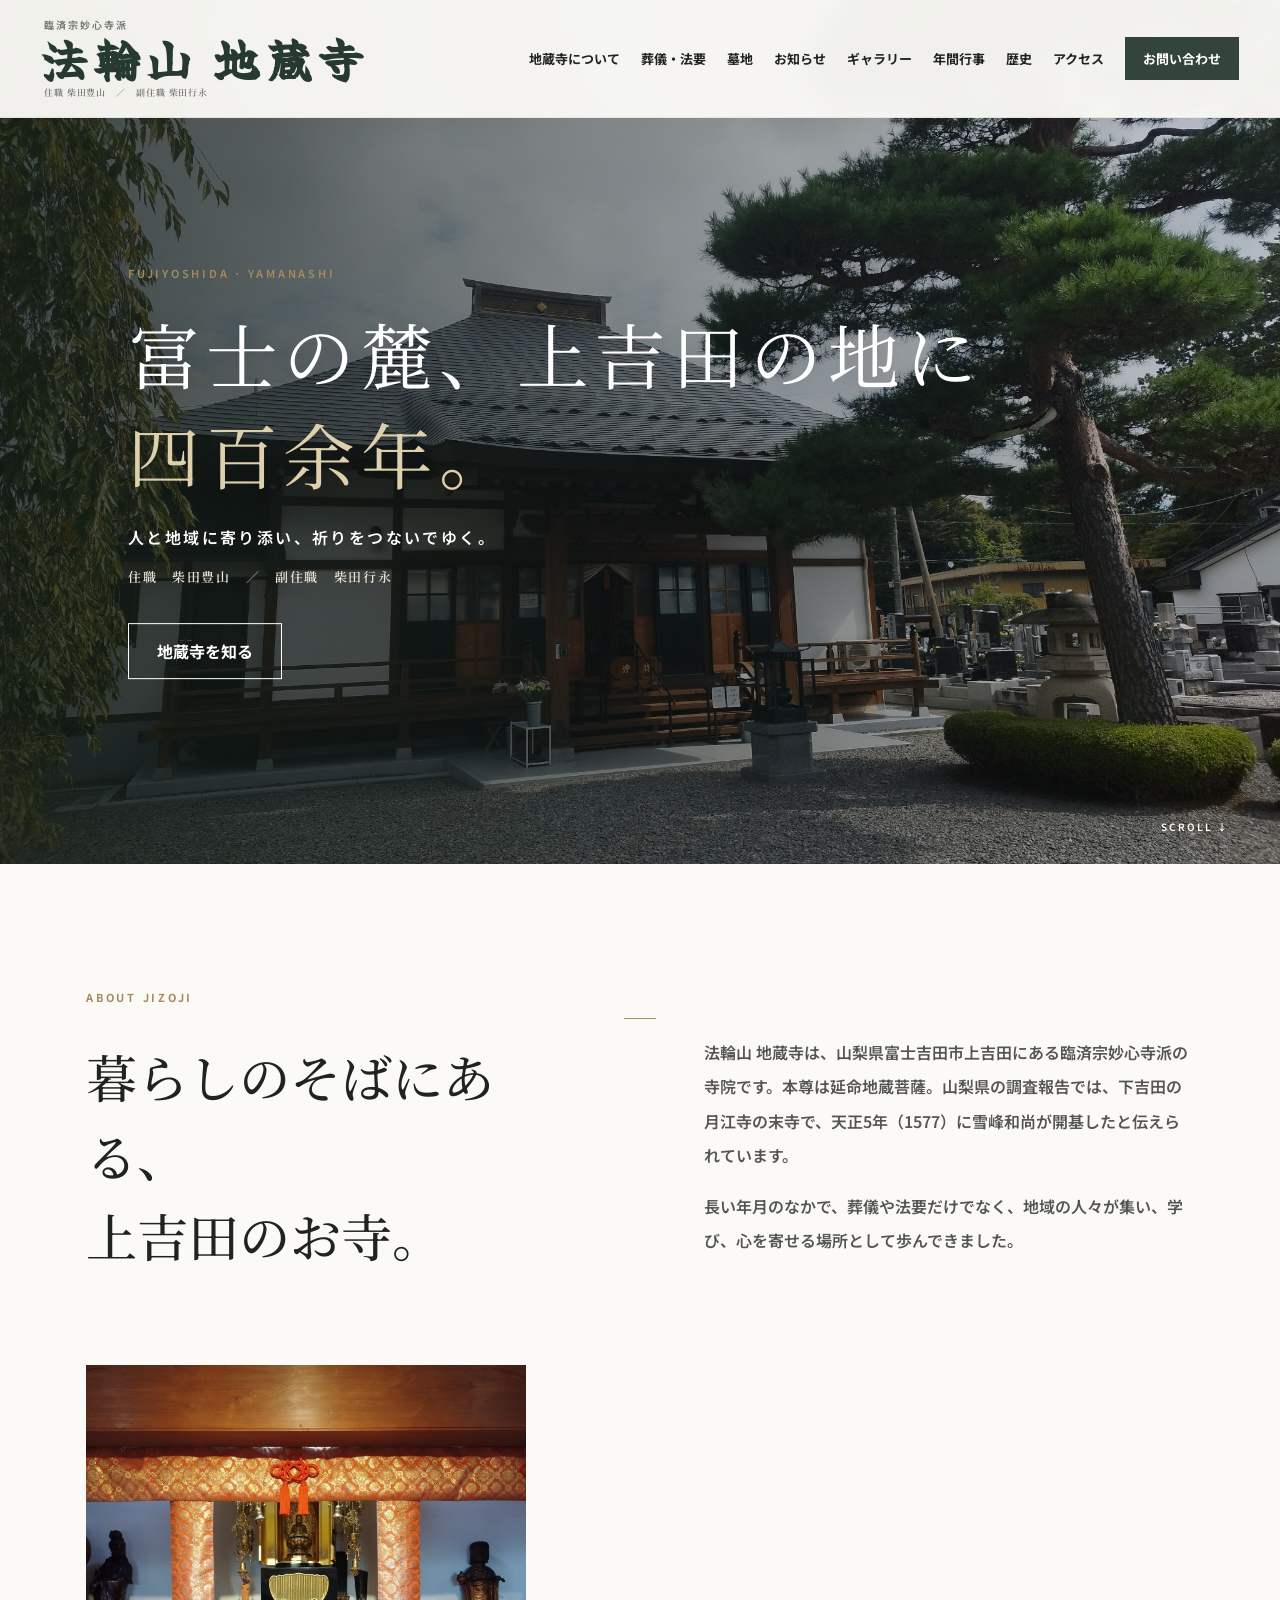
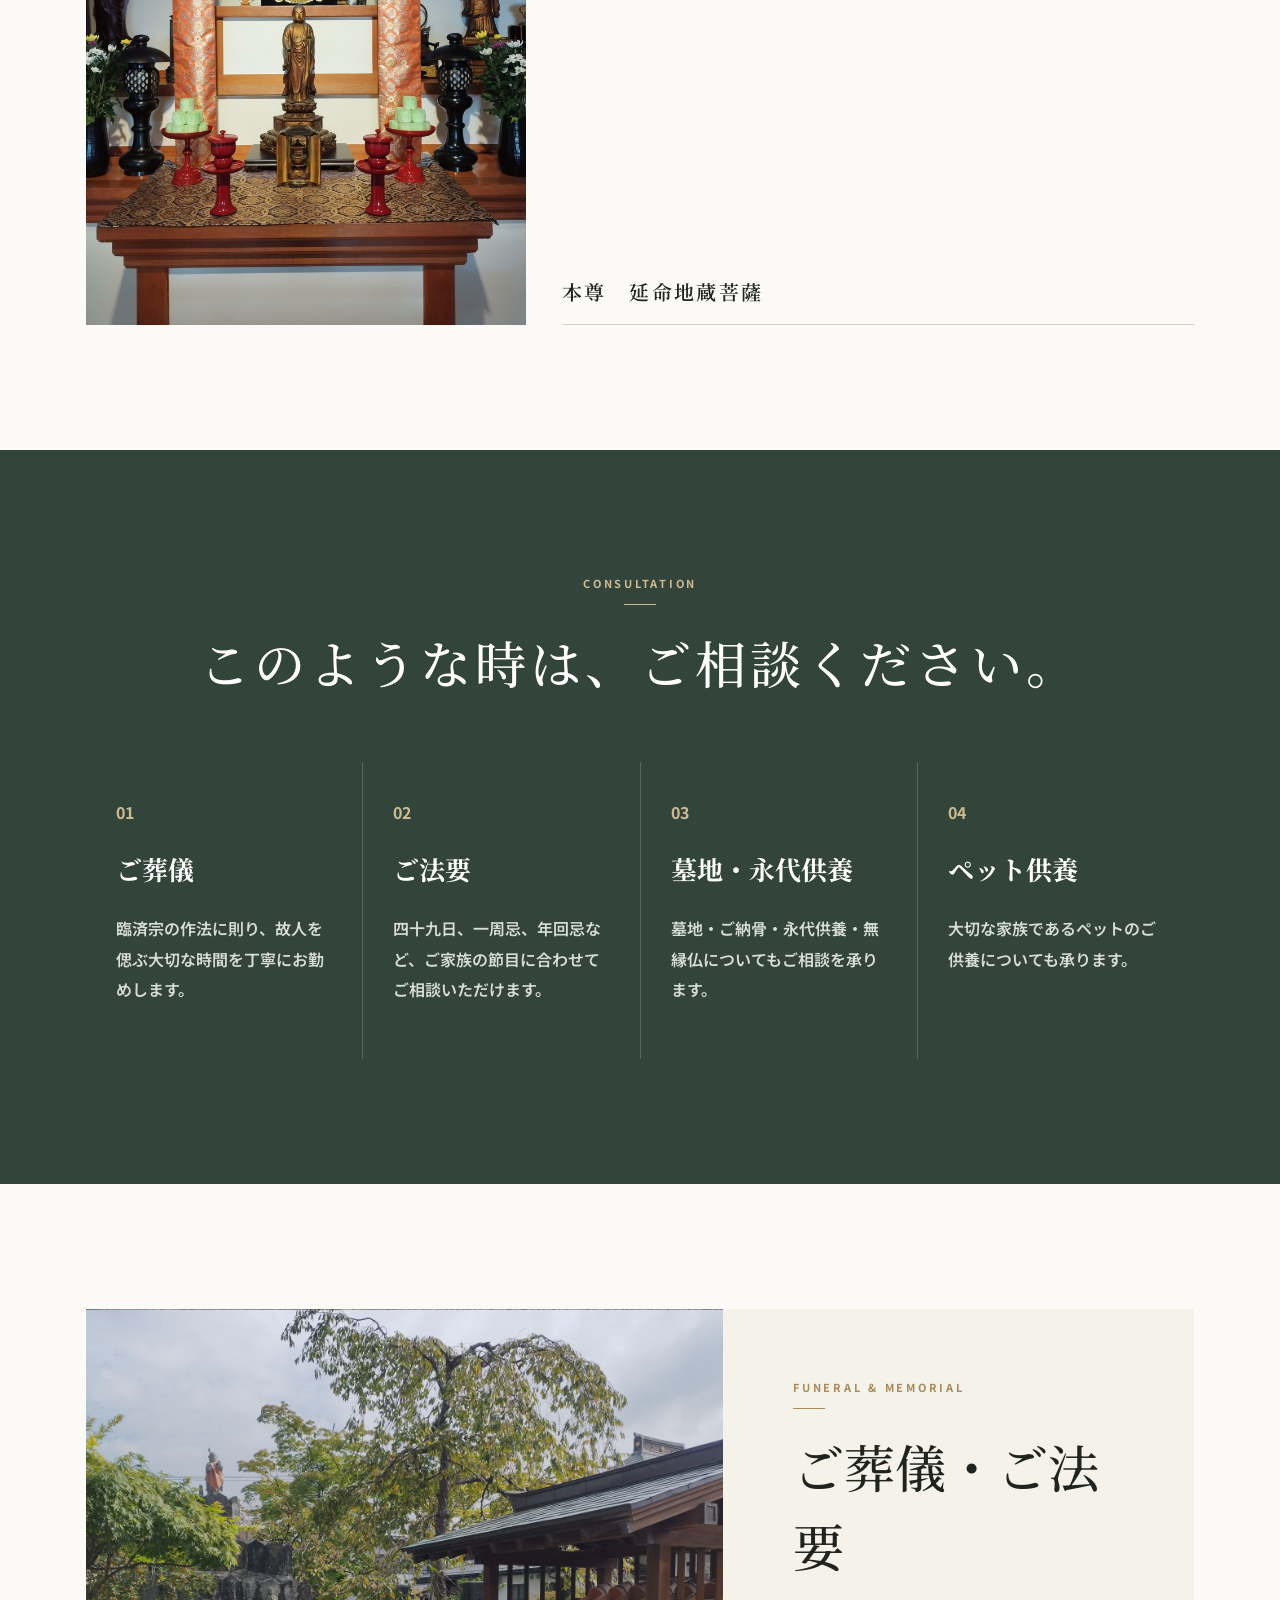
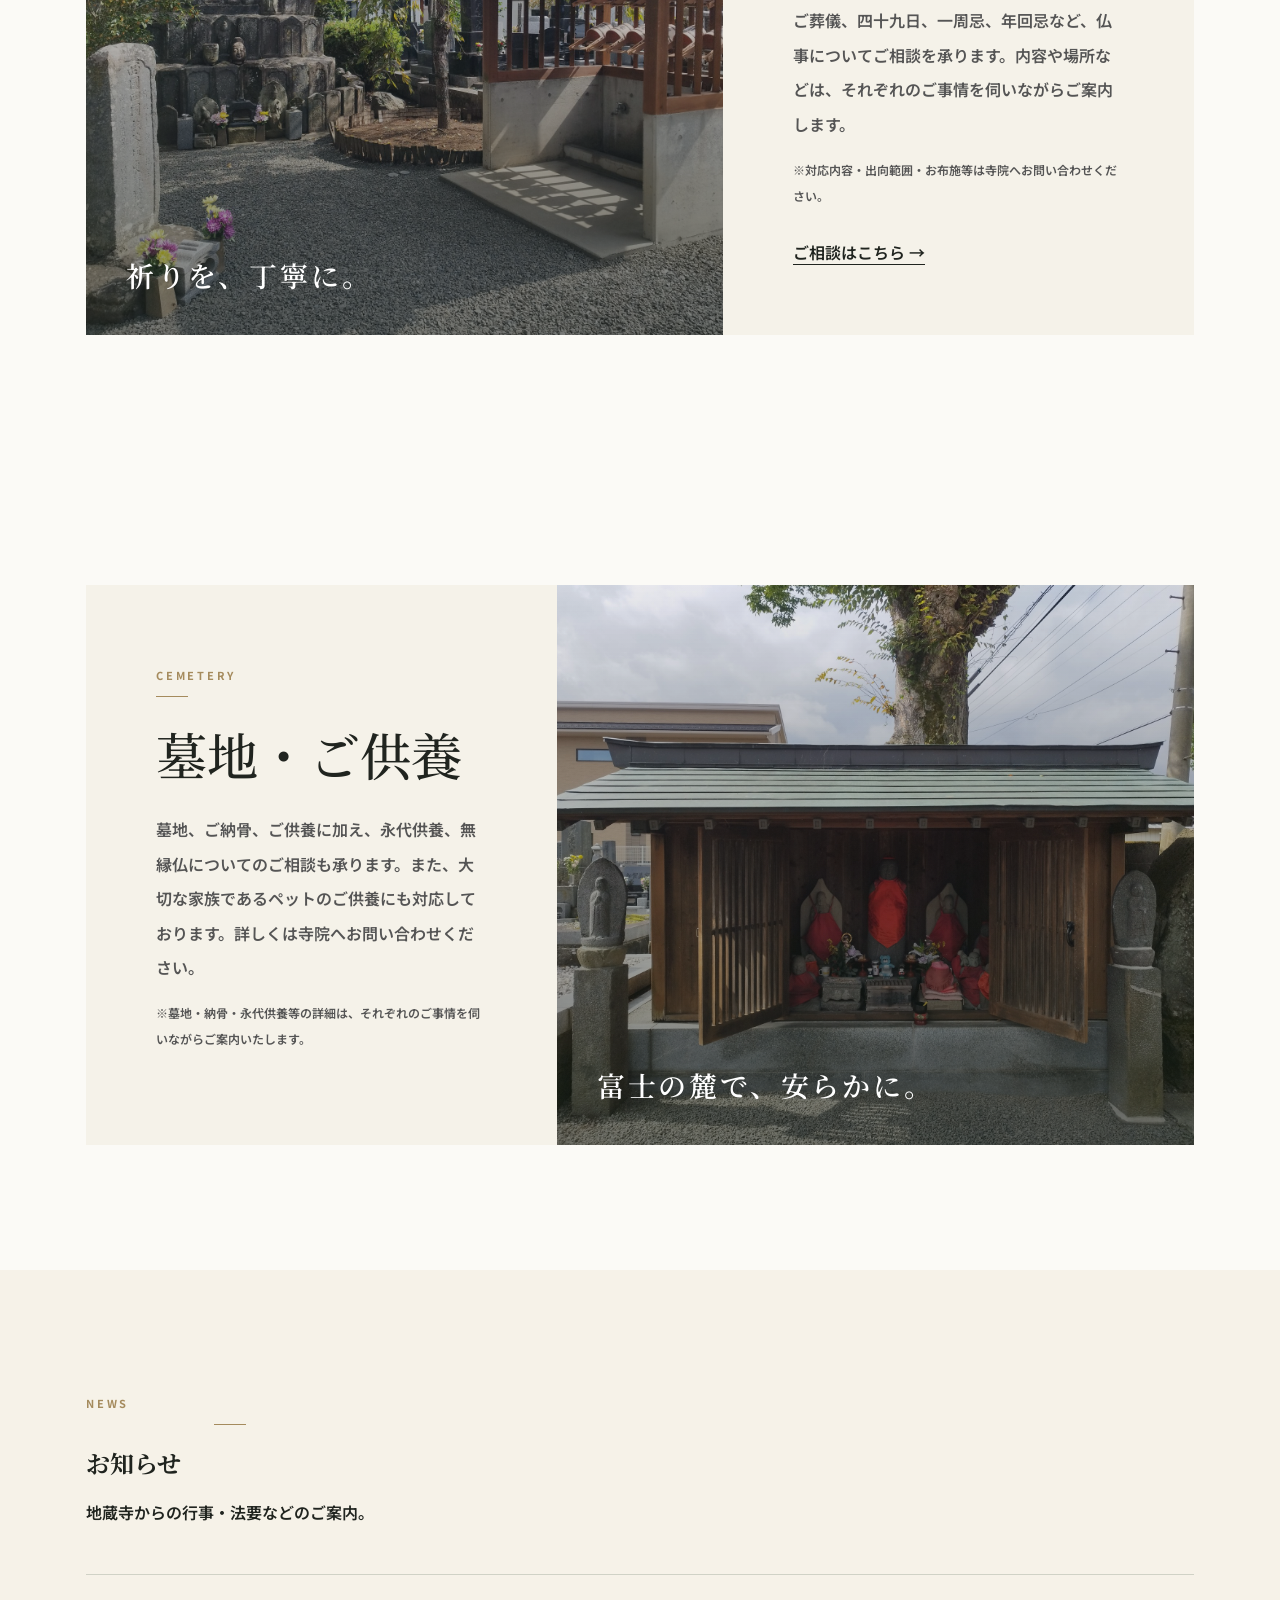
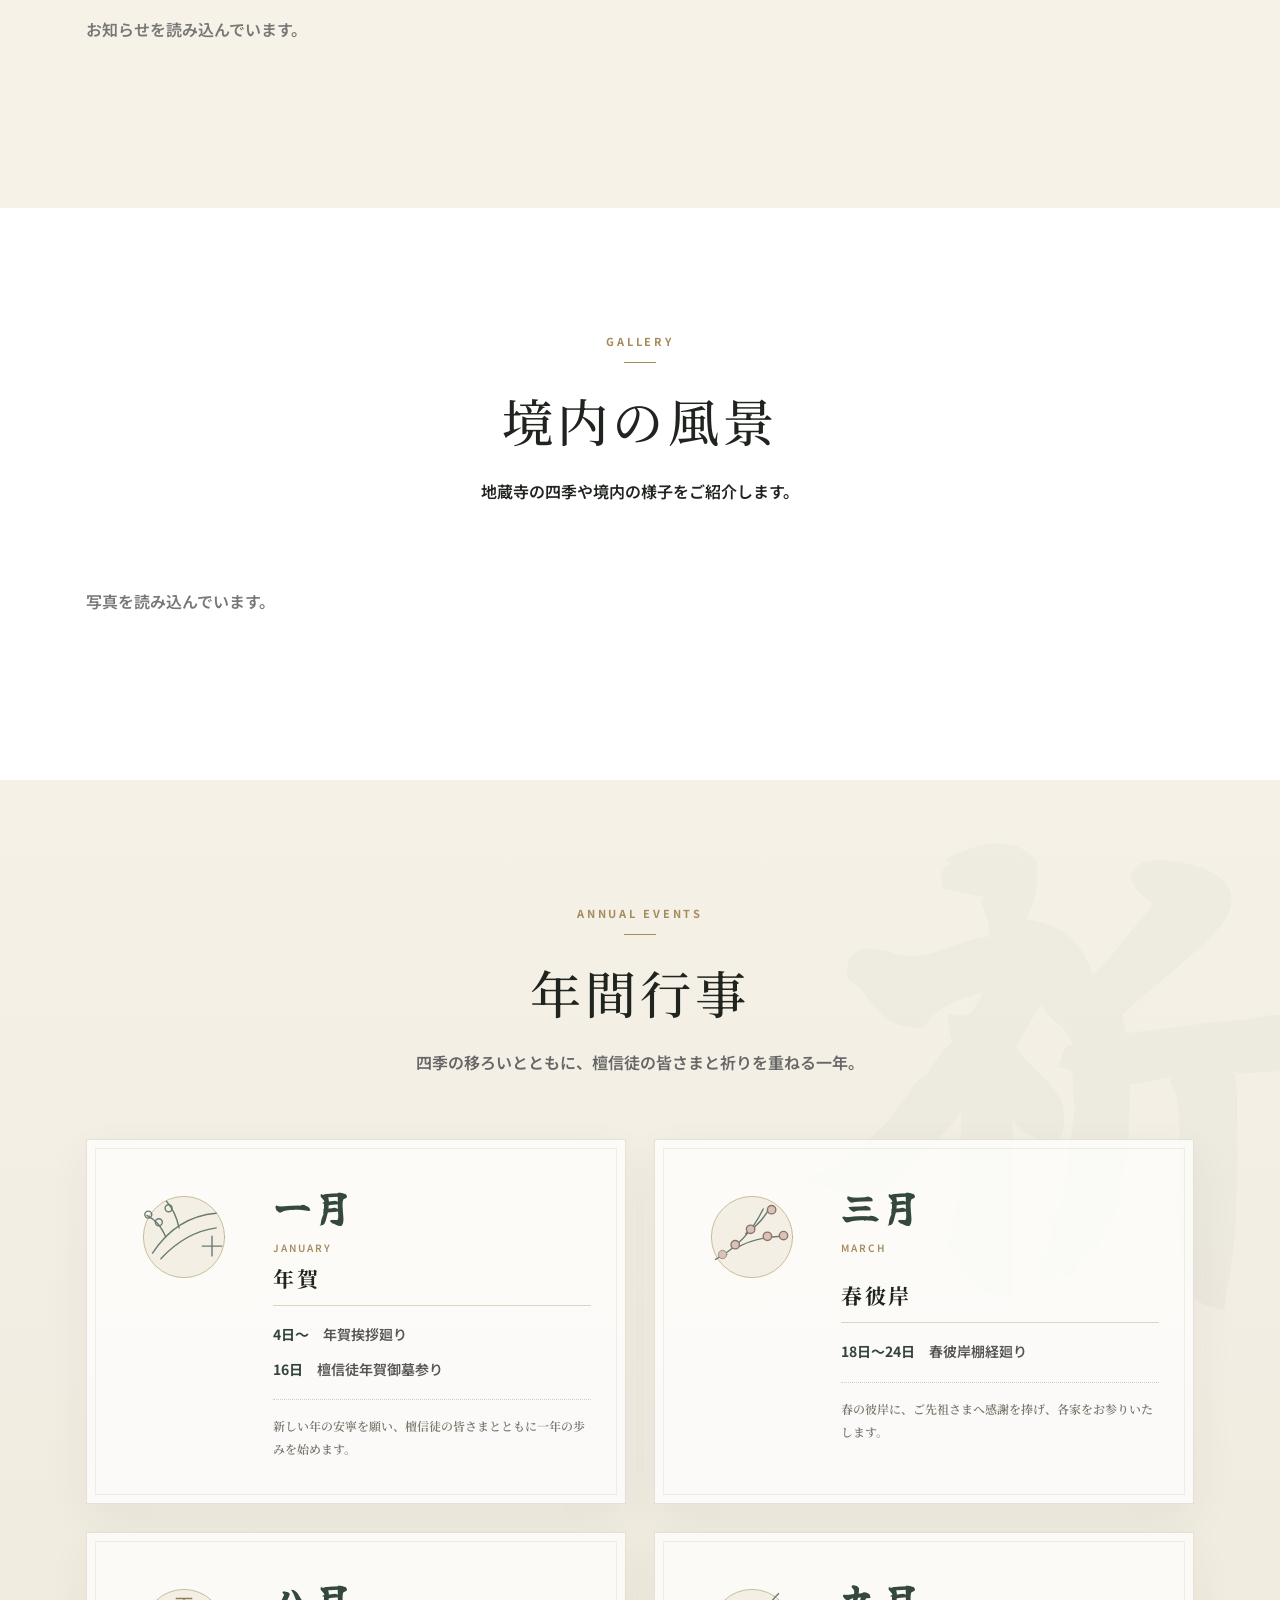
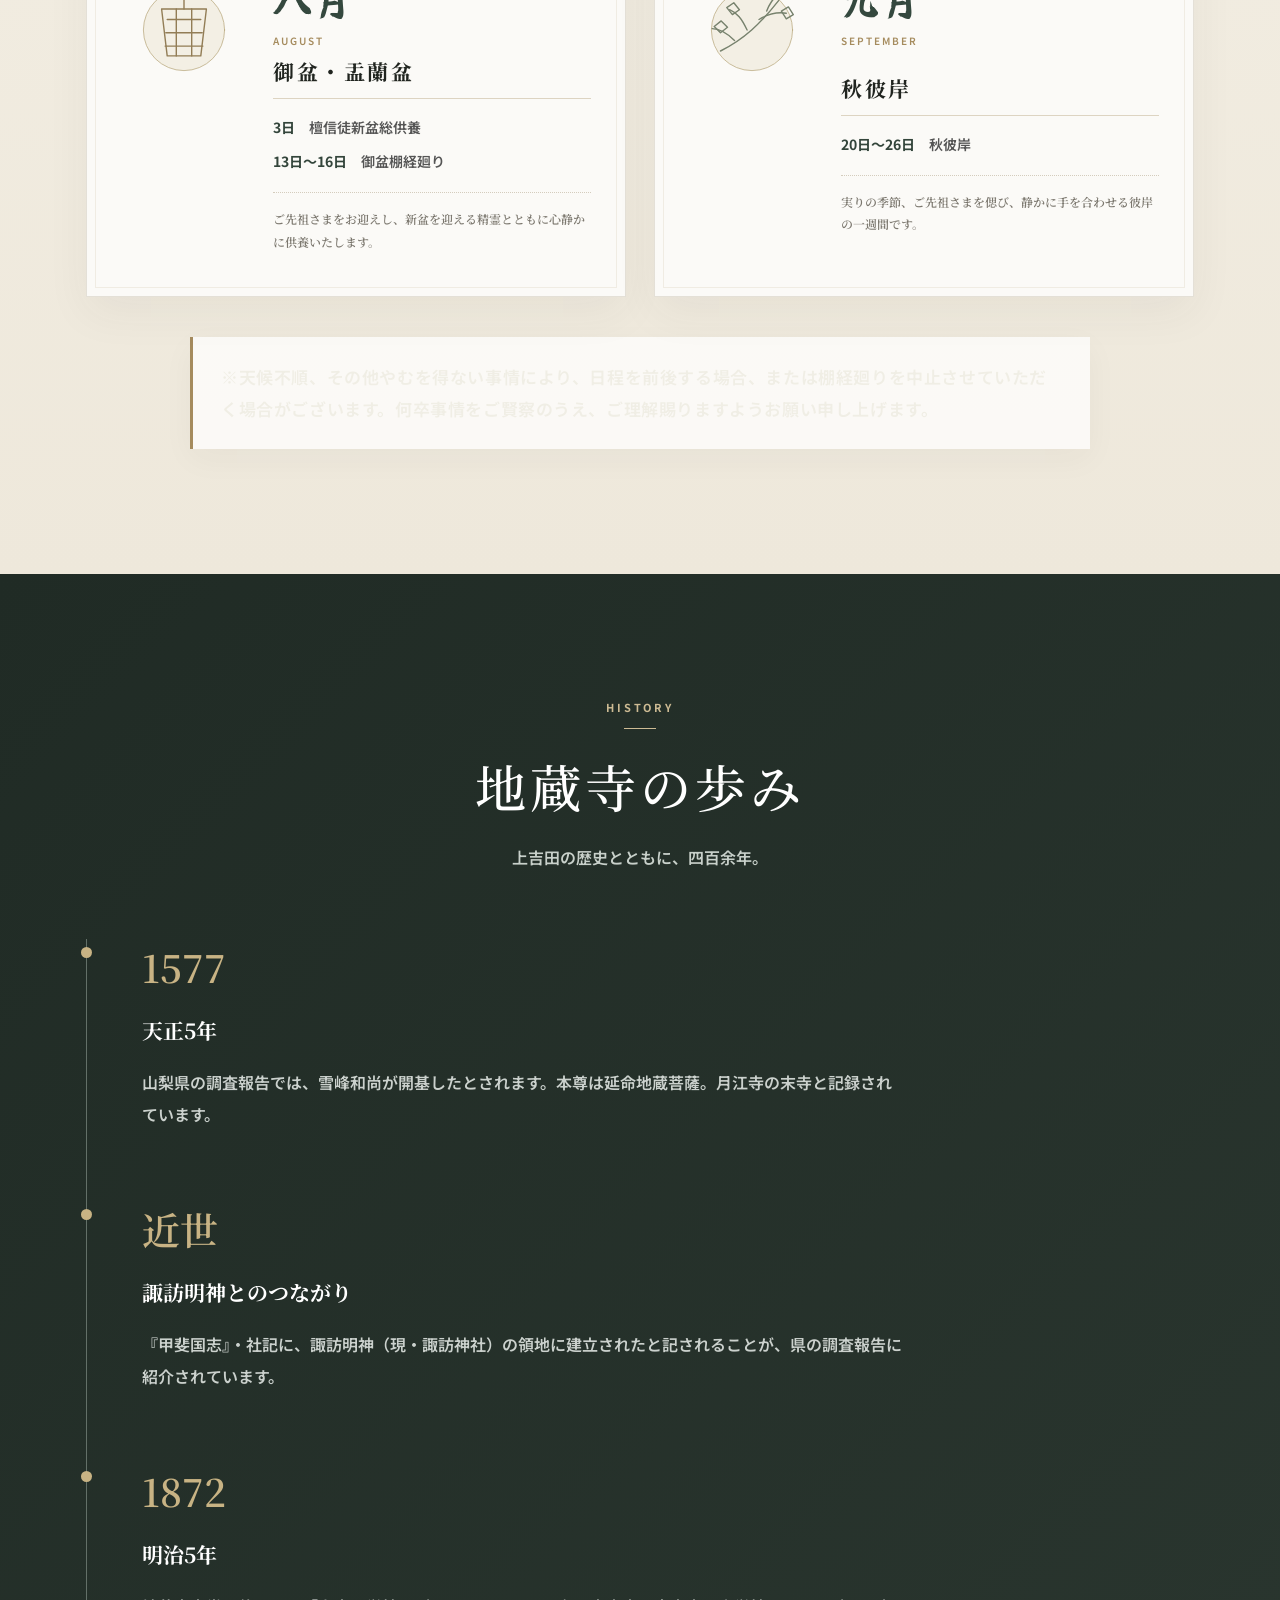
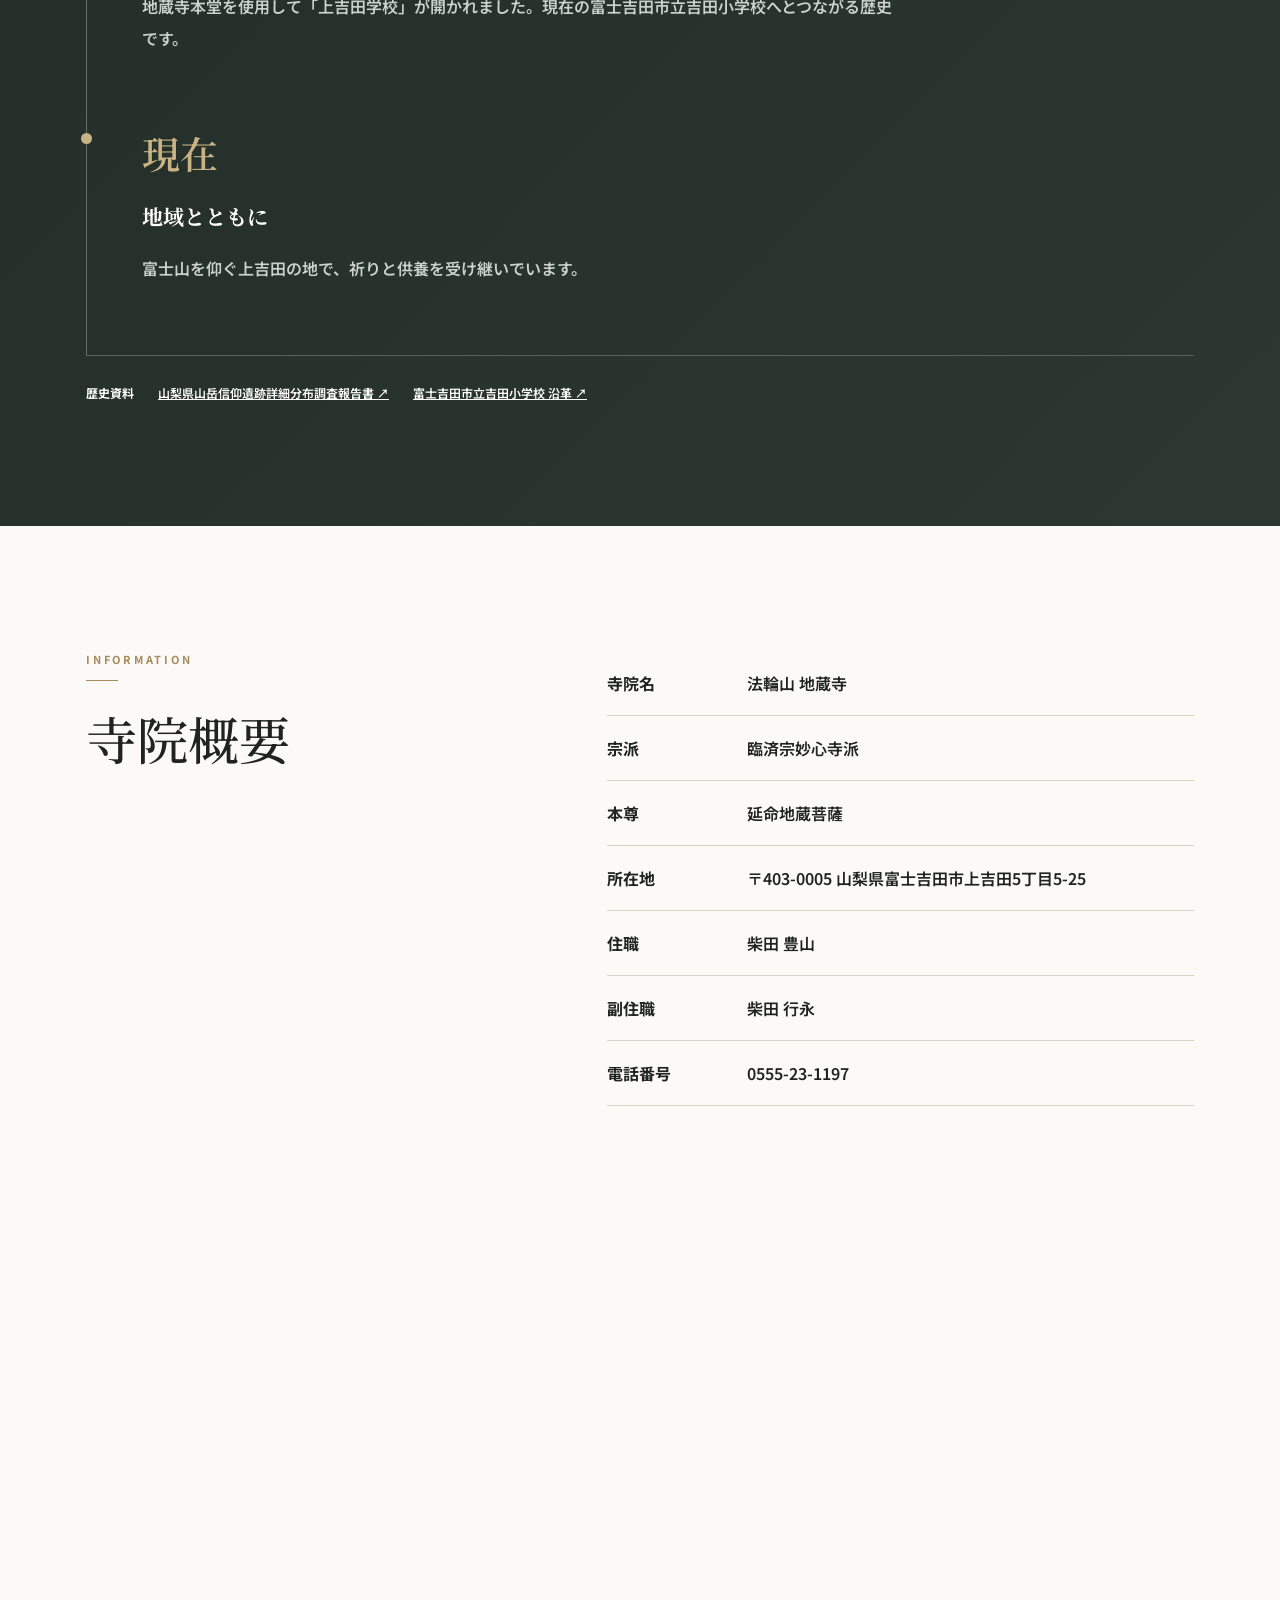
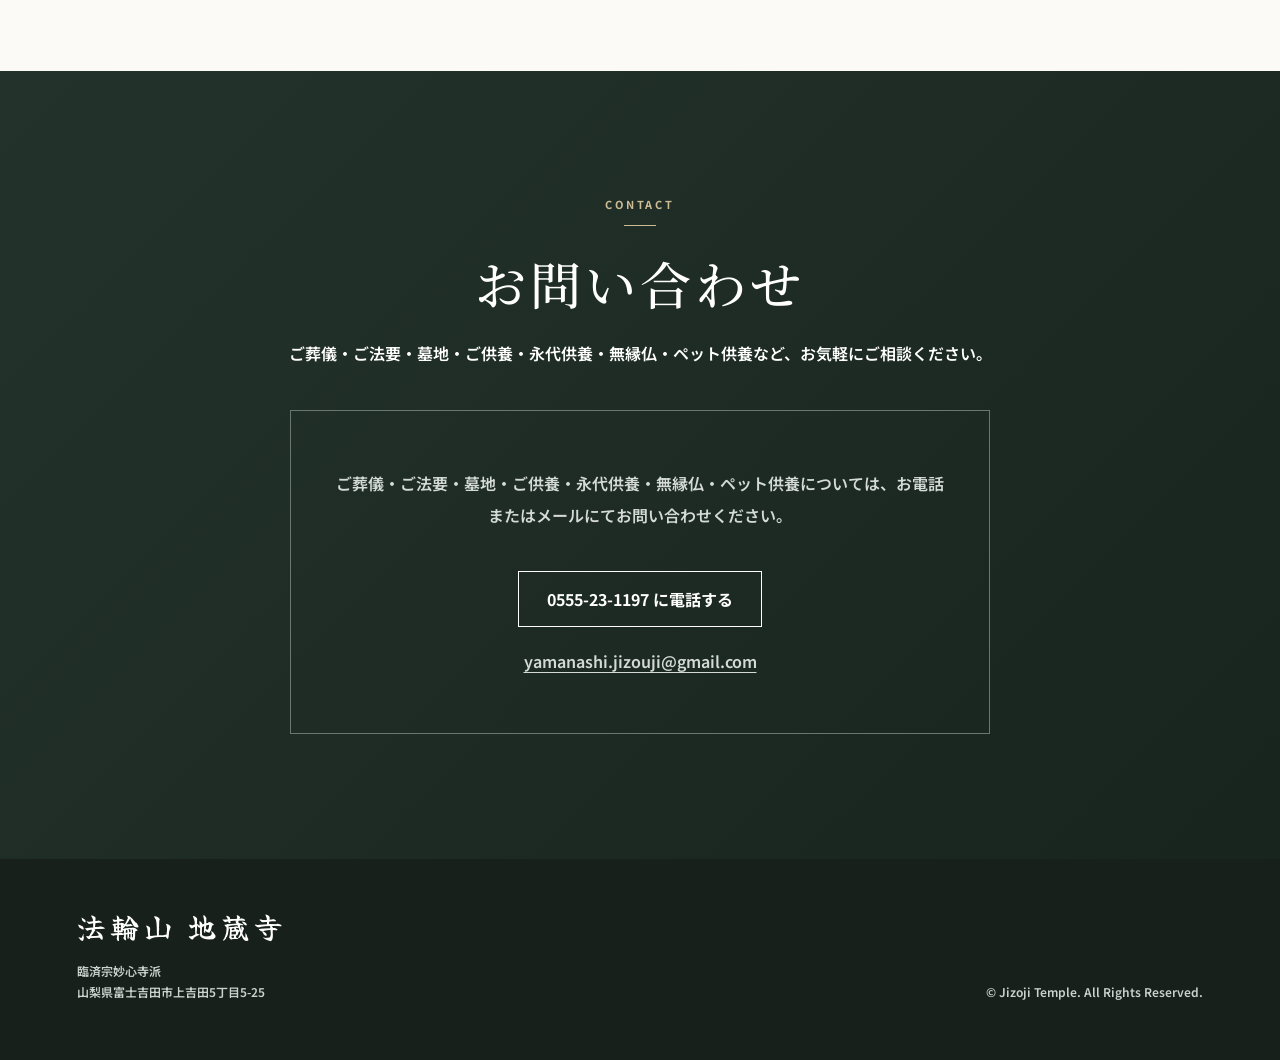
==== commit b431b289: "Update index.html" ====
--- a/index.html
+++ b/index.html
@@ -69,6 +69,6 @@
 </main>
 <footer><div><strong>法輪山 地蔵寺</strong><p>臨済宗妙心寺派<br>山梨県富士吉田市上吉田5丁目5-25</p></div><p>© Jizoji Temple. All Rights Reserved.</p></footer>
 <div class="mobile-actions" aria-label="お問い合わせ"><a class="mobile-call" href="tel:0555231197"><span>電話</span><strong>0555-23-1197</strong></a><a class="mobile-mail" href="mailto:yamanashi.jizouji@gmail.com"><span>メール</span><strong>お問い合わせ</strong></a></div>
-<script src="script.js"></script>
-<script src="content.js"></script>
+<script src="/script.js"></script>
+<script src="/content.js?v=2"></script>
 </body></html>
--- a/style.css
+++ b/style.css
@@ -101,3 +101,68 @@
 
 /* Ver.14 お知らせ・ギャラリー */
 .news-section{background:#f6f2e8}.section-head-row{display:flex;justify-content:space-between;align-items:end;gap:30px;margin-bottom:34px}.news-list{border-top:1px solid rgba(34,61,49,.18)}.news-item{display:grid;grid-template-columns:150px 1fr;gap:28px;padding:26px 4px;border-bottom:1px solid rgba(34,61,49,.14)}.news-item time{font-family:Georgia,serif;font-size:13px;letter-spacing:.12em;color:#897a5a}.news-item h3{margin:0 0 8px;font-family:'Noto Serif JP',serif;font-size:20px;color:#233d31}.news-item p{margin:0;line-height:1.9;color:#555}.gallery-section{background:#fff}.gallery-grid{display:grid;grid-template-columns:repeat(2,minmax(0,1fr));gap:28px;margin-top:44px}.gallery-item{margin:0;background:#f7f4ec;overflow:hidden}.gallery-item img{display:block;width:100%;aspect-ratio:4/3;object-fit:cover;transition:transform .5s ease}.gallery-item:hover img{transform:scale(1.025)}.gallery-item figcaption{display:flex;flex-direction:column;gap:6px;padding:18px 20px 21px}.gallery-item strong{font-family:'Noto Serif JP',serif;font-size:18px;color:#233d31}.gallery-item span{font-size:13px;line-height:1.7;color:#777}.content-loading,.content-empty{padding:26px 0;color:#777}@media(max-width:700px){.news-item{grid-template-columns:1fr;gap:7px;padding:20px 2px}.gallery-grid{grid-template-columns:1fr;gap:18px;margin-top:30px}}
+/* ===== 全体の文字を少し太く・読みやすく ===== */
+
+body {
+  font-weight: 600;
+}
+
+/* 本文 */
+p,
+li,
+dd,
+dt,
+figcaption {
+  font-weight: 600;
+}
+
+/* ナビゲーション・ボタン */
+nav a,
+.button,
+.mobile-actions a {
+  font-weight: 700;
+}
+
+/* 見出し */
+h1,
+h2,
+h3,
+h4 {
+  font-weight: 700;
+}
+
+/* 寺号 */
+.brand strong {
+  font-weight: 700;
+}
+
+/* 小さな文字も少し読みやすく */
+.eyebrow,
+.brand span,
+.brand small,
+.hero-priests {
+  font-weight: 600;
+}
+/* 年間行事の説明文を読みやすく */
+.event-note {
+  font-size: 16px !important;
+  font-weight: 600 !important;
+  line-height: 1.9 !important;
+  letter-spacing: 0.04em !important;
+  color: #e8e6dc !important;
+}
+
+/* スマホ */
+@media (max-width: 850px) {
+  .event-note {
+    font-size: 15px !important;
+    line-height: 1.85 !important;
+  }
+}
+.event-note {
+  font-size: 17px !important;
+  font-weight: 600 !important;
+  line-height: 1.9 !important;
+  letter-spacing: 0.035em !important;
+  color: #f0eee5 !important;
+}
